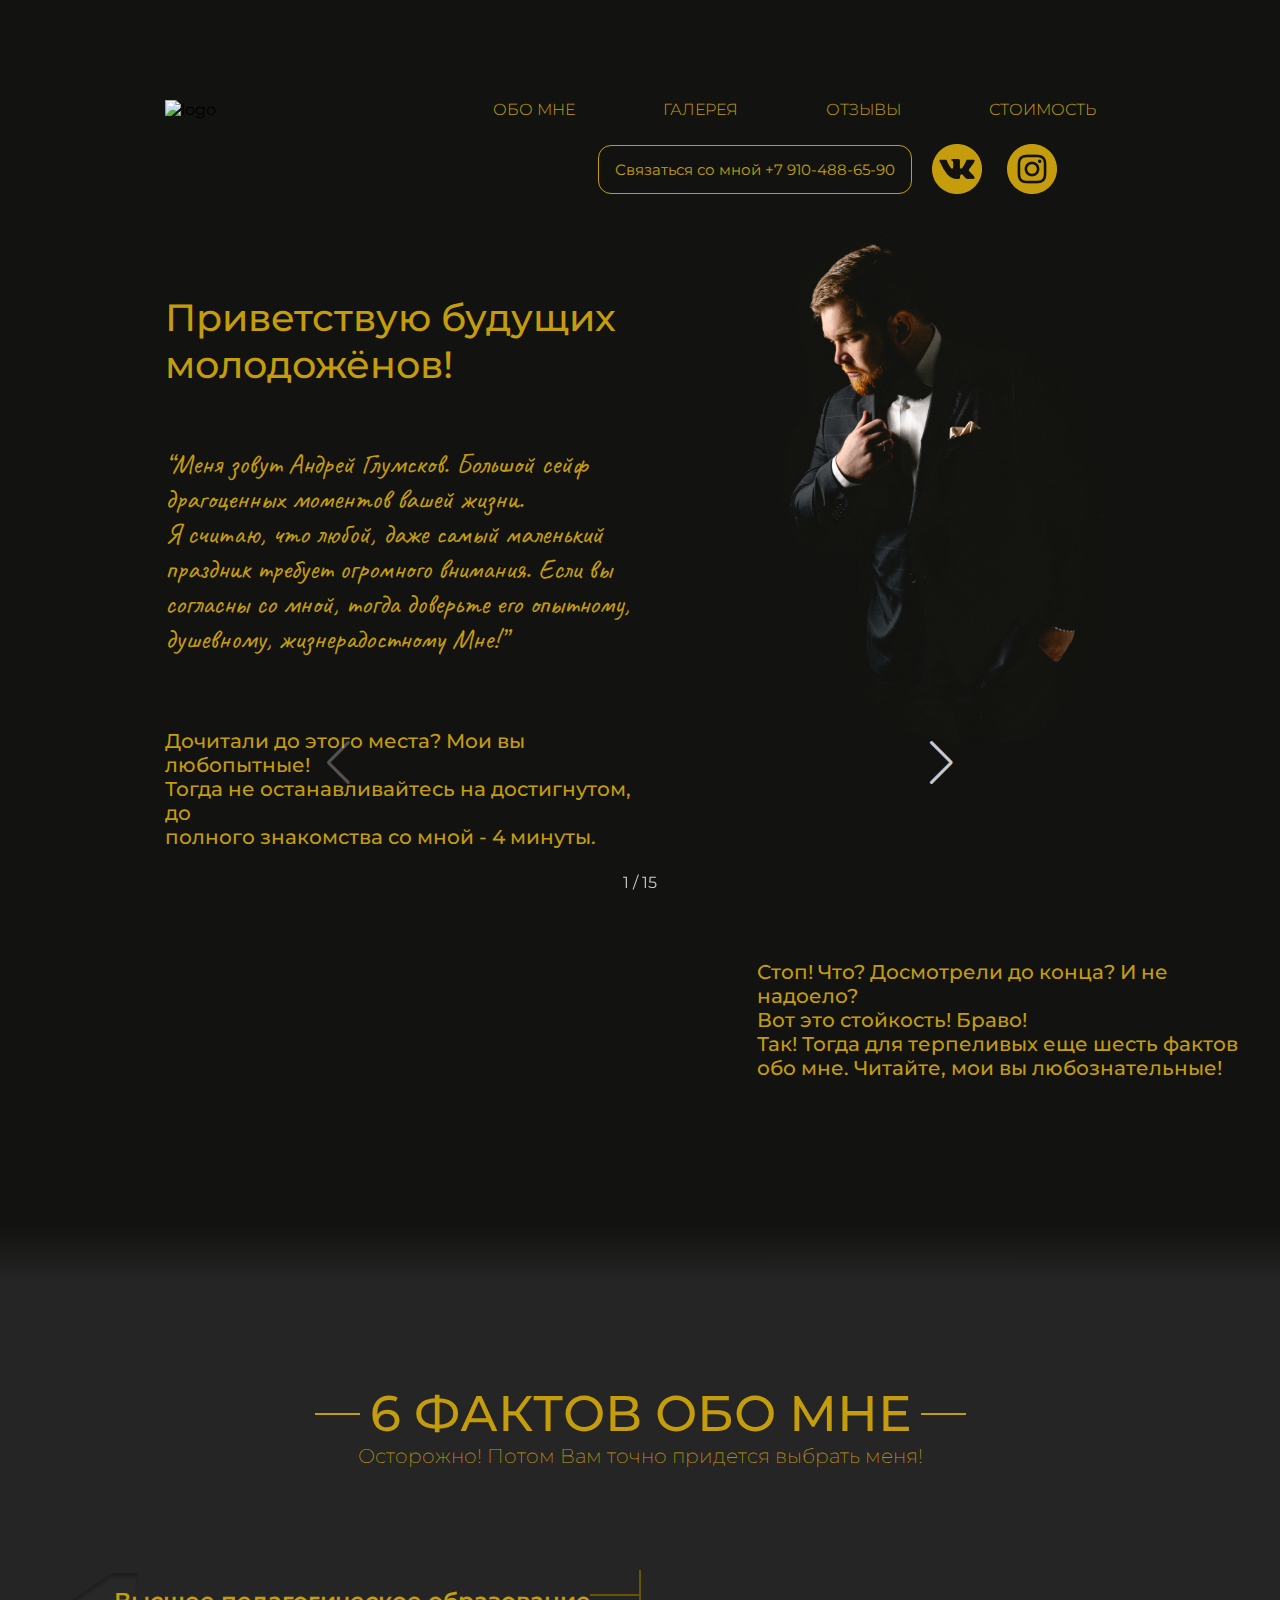
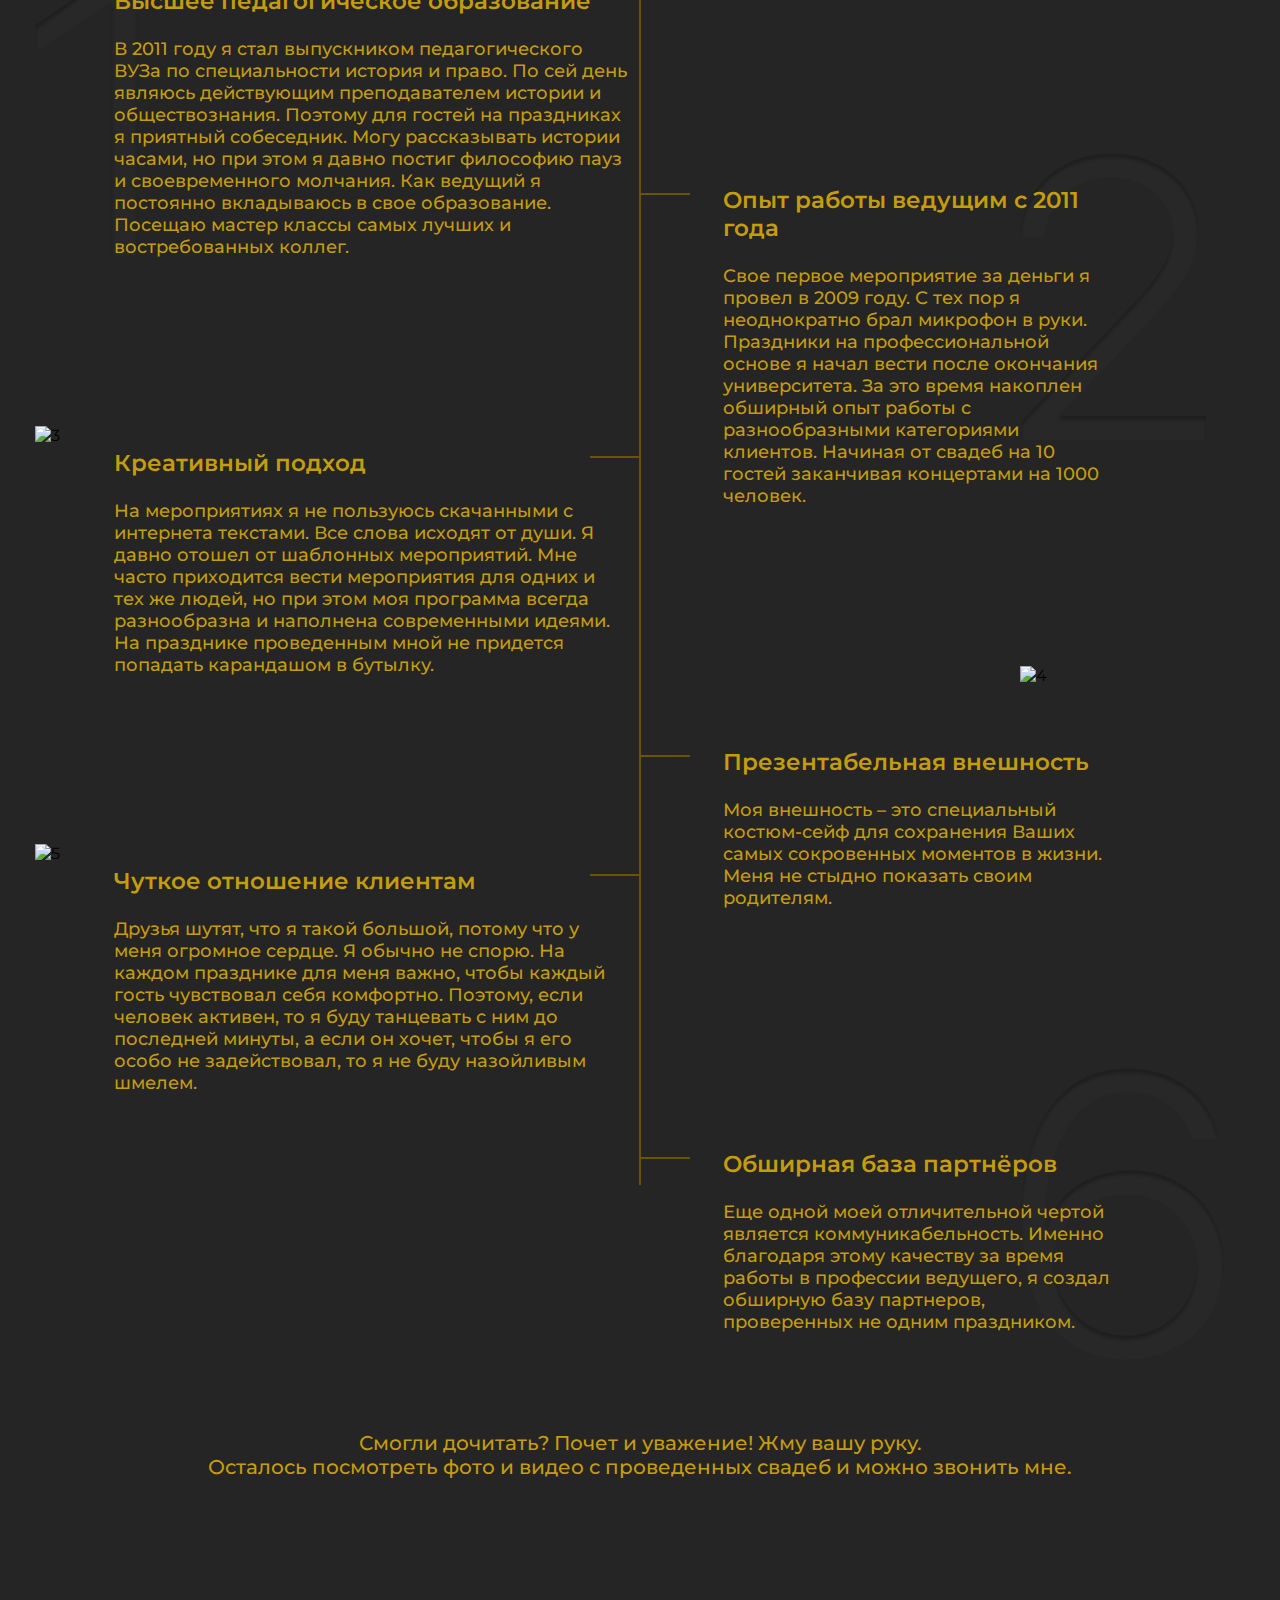
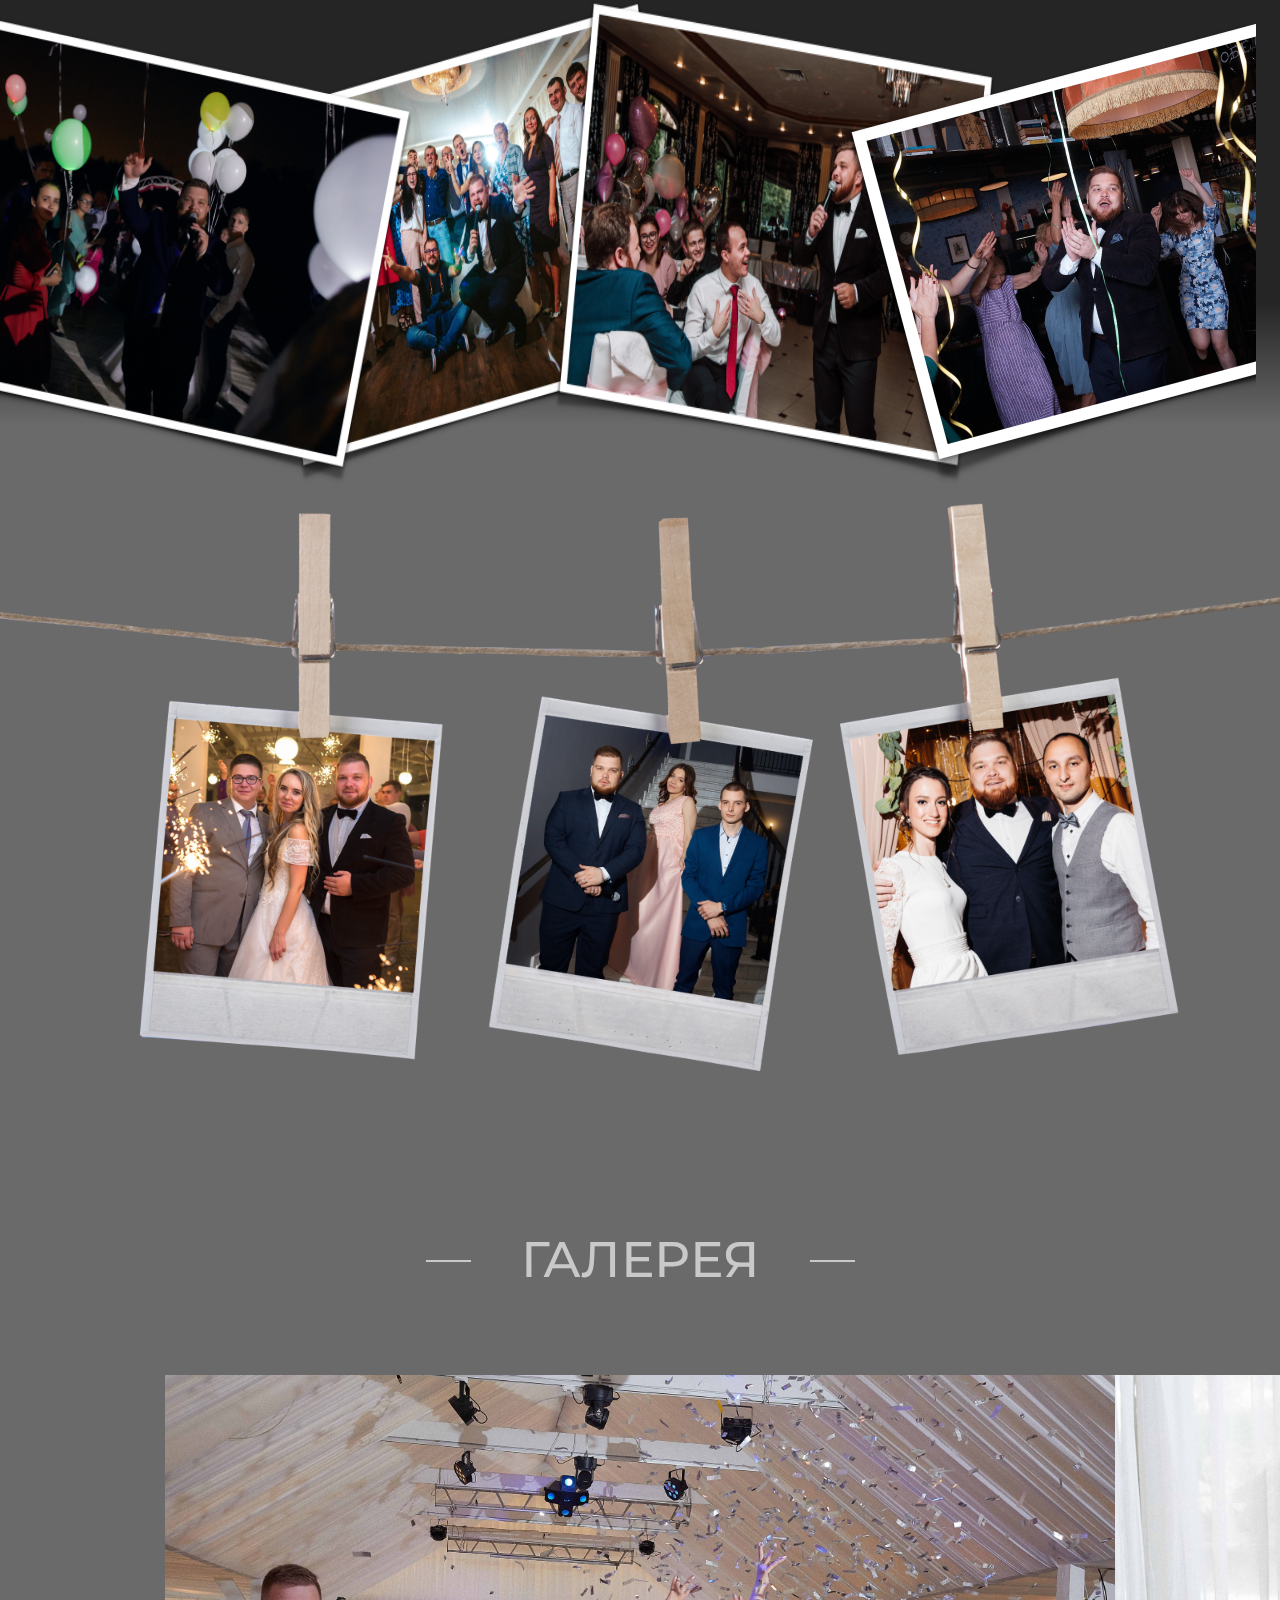
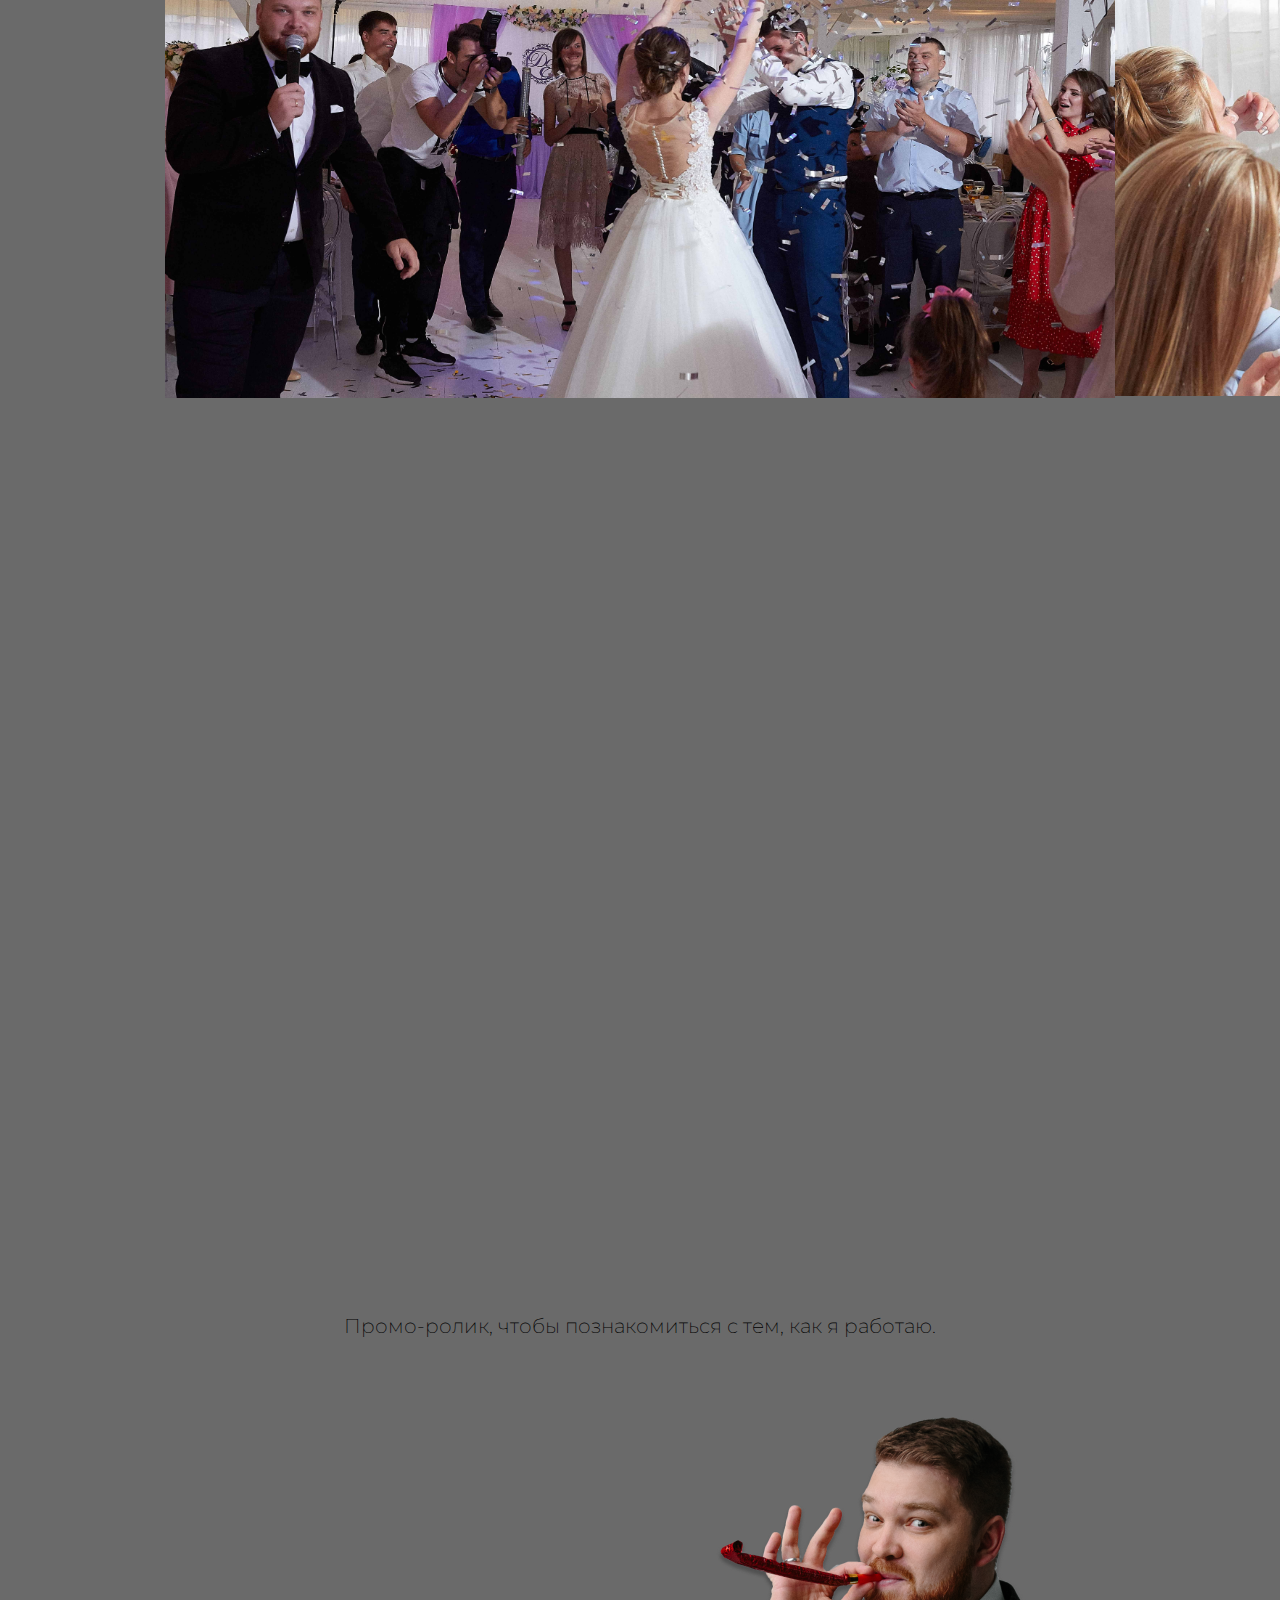
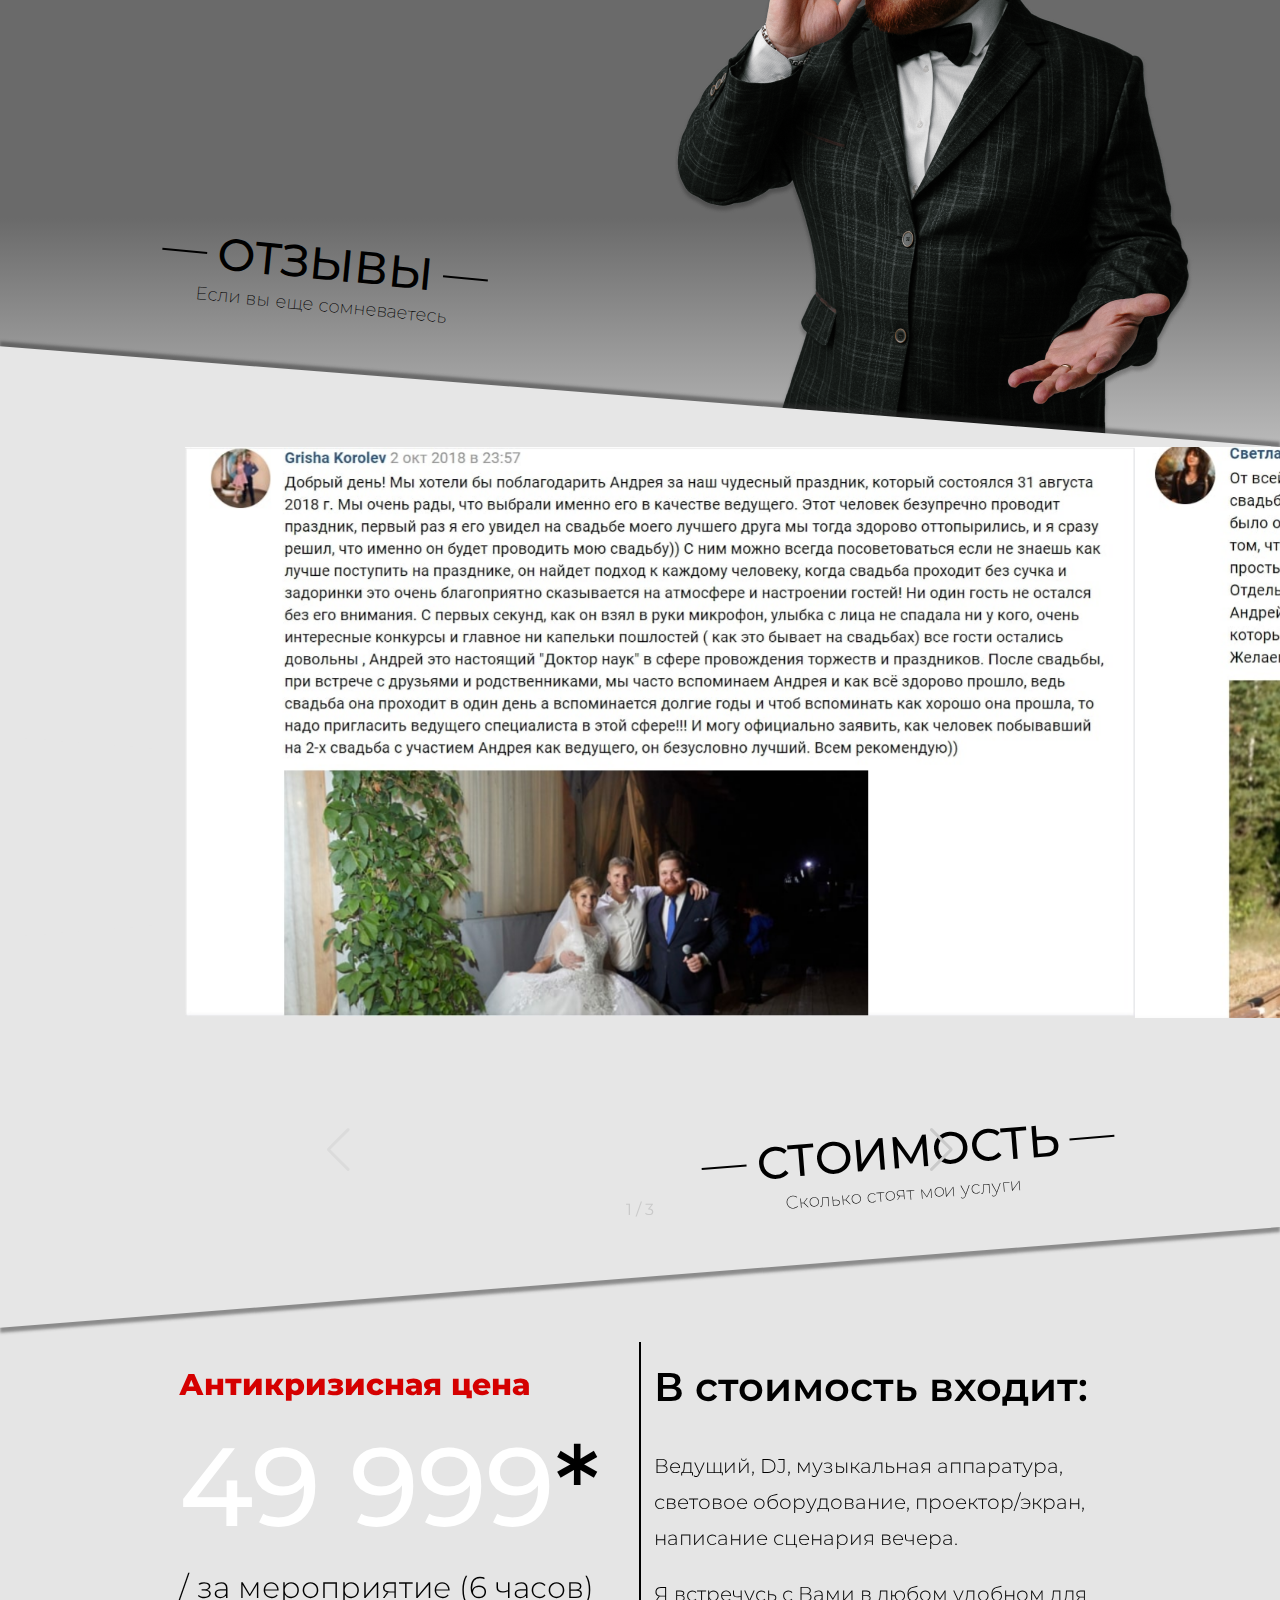
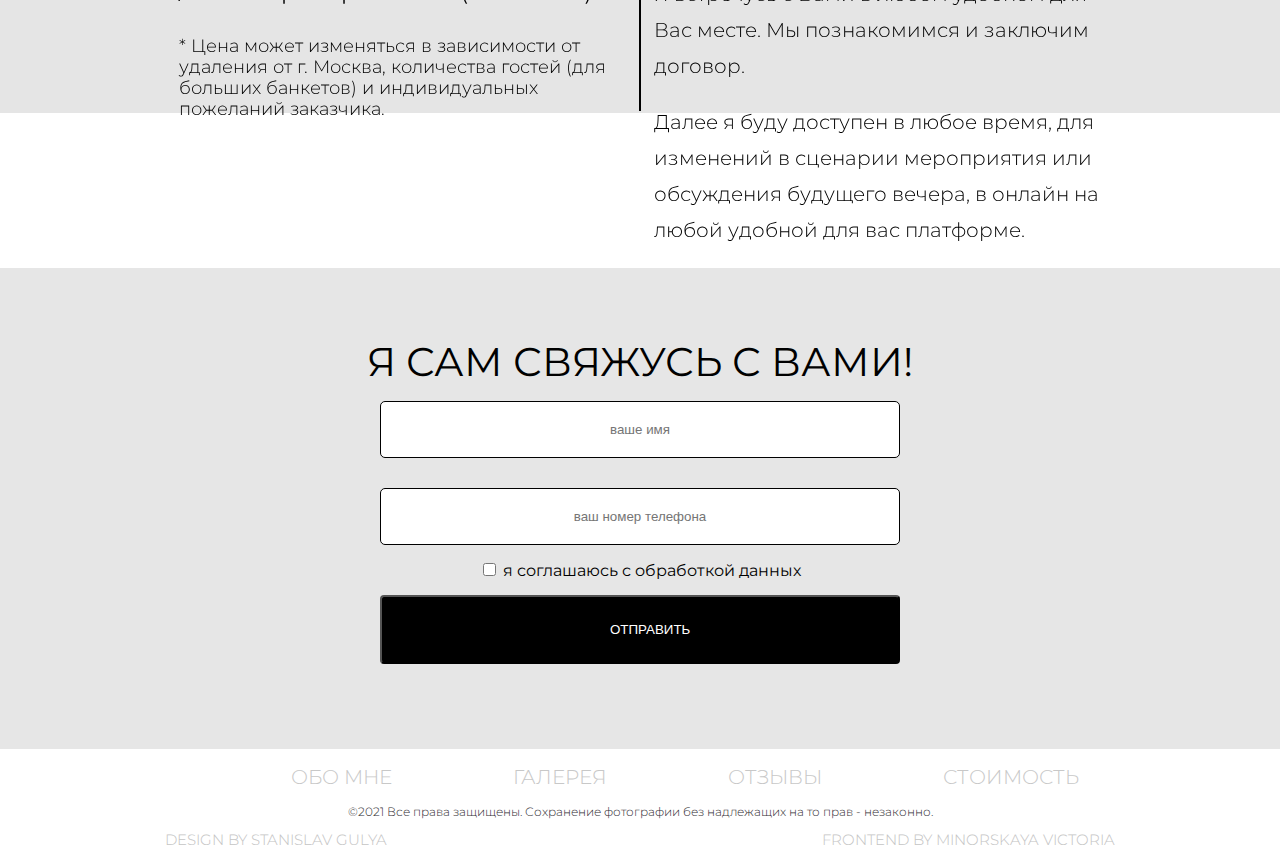
==== src/index.html @ 64708917 "Подготовил проект к работе" ====
<!DOCTYPE html>
<html lang="ru">
  <head>
    <meta charset="UTF-8" />
    <meta http-equiv="X-UA-Compatible" content="IE=edge" />
    <meta name="viewport" content="width=device-width, initial-scale=1.0" />
    <title>Андрей Глумсков - Ваш ведущий</title>
    <link rel="icon" type="image/png" href="image/icon.png" />
    <link rel="preconnect" href="https://fonts.gstatic.com" />
    <link
      href="https://fonts.googleapis.com/css2?family=Montserrat:wght@200;300;400;500;600&display=swap"
      rel="stylesheet"
    />
    <link
      href="https://fonts.googleapis.com/css2?family=Caveat&display=swap"
      rel="stylesheet"
    />
    <link
      rel="stylesheet"
      href="https://unpkg.com/swiper/swiper-bundle.min.css"
    />
    <link rel="stylesheet" href="css/style.css" />
  </head>
  <body>
    <section class="header">
      <div class="container">
        <div class="header-navigation">
          <div class="logo">
            <img src="/image/Logo.png" alt="logo" class="logo-image" />
          </div>
          <!-- /.logo -->
          <nav>
            <ul class="navigation">
              <li class="navigation-item">
                <a href="#about-me" class="navigation-link">Обо мне</a>
              </li>
              <li class="navigation-item">
                <a href="#slaider" class="navigation-link">Галерея</a>
              </li>
              <li class="navigation-item">
                <a href="#reviews" class="navigation-link">Отзывы</a>
              </li>
              <li class="navigation-item">
                <a href="#price" class="navigation-link">Стоимость</a>
              </li>
            </ul>
            <!-- /.navigation -->
            <div class="social-link">
              <a href="#" class="social-tel"
                >Связаться со мной +7 910-488-65-90</a
              >
              <a
                href="https://vk.com/glumskov"
                class="social-icon"
                target="_blank"
              >
                <img src="image/Vk.png" alt="vk" class="social-image" />
              </a>
              <a
                href="https://www.instagram.com/aglumskov/"
                class="social-icon"
                target="_blank"
              >
                <img
                  src="image/instagram.png"
                  alt="inst"
                  class="social-image"
                />
              </a>
            </div>
            <!-- /.social-link -->
          </nav>
        </div>
      </div>
      <!-- /.container -->
    </section>
    <!-- /.header -->
    <main>
      <section class="hero">
        <div class="hero-wrapper container">
          <div class="hero__content__left">
            <h1 class="hero__title">Приветствую будущих молодожёнов!</h1>
            <p class="hero__subtitle">
              “Меня зовут Андрей Глумсков. Большой сейф драгоценных моментов
              вашей жизни. <br />
              Я считаю, что любой, даже самый маленький праздник требует
              огромного внимания. Если вы согласны со мной, тогда доверьте его
              опытному, душевному, жизнерадостному Мне!”
            </p>
            <p class="hero__text__left">
              Дочитали до этого места? Мои вы любопытные! <br />
              Тогда не останавливайтесь на достигнутом, до <br />
              полного знакомства со мной - 4 минуты.
            </p>
            <iframe
              width="560"
              height="315"
              src="https://www.youtube.com/embed/1j_9IyaWzP8?controls=0"
              frameborder="0"
              allow="accelerometer; autoplay; clipboard-write; encrypted-media; gyroscope; picture-in-picture"
              allowfullscreen
              class="video-hero"
            ></iframe>
          </div>
          <!-- /.hero__content__left -->
          <div class="hero__content__right">
            <img
              src="image/Andrey_image1.png"
              alt="Andrey"
              class="hero__image"
            />
            <p class="hero__text__right">
              Стоп! Что? Досмотрели до конца? И не надоело? <br />
              Вот это стойкость! Браво! <br />
              Так! Тогда для терпеливых еще шесть фактов обо мне. Читайте, мои
              вы любознательные!
            </p>
          </div>
          <!-- /.hero__content__right -->
        </div>
        <!-- /.container -->
      </section>
      <!-- /.hero -->
      <section id="about-me" class="about-me">
        <div class="container">
          <h2 class="title__about-me">6 ФАКТОВ ОБО МНЕ</h2>
          <p class="text__about-me">
            Осторожно! Потом Вам точно придется выбрать меня!
          </p>
          <div class="wrapper__about-me">
            <div class="about-me__content__left">
              <div class="about-me__card">
                <img src="image/1.png" alt="1" class="wrapper__image-one" />
                <div class="wrapper__card-one">
                  <h3 class="wrapper__title">
                    Высшее педагогическое образование
                  </h3>
                  <p class="wrapper__text">
                    В 2011 году я стал выпускником педагогического ВУЗа по
                    специальности история и право. По сей день являюсь
                    действующим преподавателем истории и обществознания. Поэтому
                    для гостей на праздниках я приятный собеседник. Могу
                    рассказывать истории часами, но при этом я давно постиг
                    философию пауз и своевременного молчания. Как ведущий я
                    постоянно вкладываюсь в свое образование. Посещаю мастер
                    классы самых лучших и востребованных коллег.
                  </p>
                </div>
                <!-- /.wrapper__card -->
              </div>
              <div class="about-me__card">
                <img src="/image/3.png" alt="3" class="wrapper__image-three" />
                <div class="wrapper__card-three">
                  <h3 class="wrapper__title">Креативный подход</h3>
                  <p class="wrapper__text">
                    На мероприятиях я не пользуюсь скачанными с интернета
                    текстами. Все слова исходят от души. Я давно отошел от
                    шаблонных мероприятий. Мне часто приходится вести
                    мероприятия для одних и тех же людей, но при этом моя
                    программа всегда разнообразна и наполнена современными
                    идеями. На празднике проведенным мной не придется попадать
                    карандашом в бутылку.
                  </p>
                </div>
                <!-- /.wrapper__card -->
              </div>
              <div class="about-me__card">
                <img src="/image/5.png" alt="5" class="wrapper__image-five" />
                <div class="wrapper__card-five">
                  <h3 class="wrapper__title">Чуткое отношение клиентам</h3>
                  <p class="wrapper__text">
                    Друзья шутят, что я такой большой, потому что у меня
                    огромное сердце. Я обычно не спорю. На каждом празднике для
                    меня важно, чтобы каждый гость чувствовал себя комфортно.
                    Поэтому, если человек активен, то я буду танцевать с ним до
                    последней минуты, а если он хочет, чтобы я его особо не
                    задействовал, то я не буду назойливым шмелем.
                  </p>
                </div>
                <!-- /.wrapper__card -->
              </div>
            </div>
            <!-- /.about-me__content__left -->
            <div class="about-me__content__center"></div>
            <!-- /.about-me__content__center -->
            <div class="about-me__content__right">
              <div class="about-me__card">
                <img src="image/2.png" alt="2" class="wrapper__image-two" />
                <div class="wrapper__card-two">
                  <h3 class="wrapper__title">
                    Опыт работы ведущим с 2011 года
                  </h3>
                  <p class="wrapper__text">
                    Свое первое мероприятие за деньги я провел в 2009 году. С
                    тех пор я неоднократно брал микрофон в руки. Праздники на
                    профессиональной основе я начал вести после окончания
                    университета. За это время накоплен обширный опыт работы с
                    разнообразными категориями клиентов. Начиная от свадеб на 10
                    гостей заканчивая концертами на 1000 человек.
                  </p>
                </div>
                <!-- /.wrapper__card -->
              </div>
              <div class="about-me__card">
                <img src="/image/4.png" alt="4" class="wrapper__image-four" />
                <div class="wrapper__card-four">
                  <h3 class="wrapper__title">Презентабельная внешность</h3>
                  <p class="wrapper__text">
                    Моя внешность – это специальный костюм-сейф для сохранения
                    Ваших самых сокровенных моментов в жизни. Меня не стыдно
                    показать своим родителям.
                  </p>
                </div>
                <!-- /.wrapper__card -->
              </div>
              <div class="about-me__card">
                <img src="image/6.png" alt="6" class="wrapper__image-six" />
                <div class="wrapper__card-six">
                  <h3 class="wrapper__title">Обширная база партнёров</h3>
                  <p class="wrapper__text">
                    Еще одной моей отличительной чертой является
                    коммуникабельность. Именно благодаря этому качеству за время
                    работы в профессии ведущего, я создал обширную базу
                    партнеров, проверенных не одним праздником.
                  </p>
                </div>
                <!-- /.wrapper__card -->
              </div>
            </div>
            <!-- /.about-me__content__right -->
          </div>
          <!-- /.wrapper__about-me -->
          <div class="about-me-footer">
            <p class="about-me-footer-text">
              Смогли дочитать? Почет и уважение! Жму вашу руку. <br />
              Осталось посмотреть фото и видео с проведенных свадеб и можно
              звонить мне.
            </p>
          </div>
          <!-- /.about-me-footer -->
        </div>
        <!-- /.container -->
      </section>
      <!-- /.about-me -->
      <section class="foto-snake">
        <div class="container-maxima">
          <div class="row-snake">
            <img src="image/image-snake-1.png" alt="" class="snake-image-1" />
            <img src="image/image-snake-2.png" alt="" class="snake-image-2" />
            <img src="image/image-snake-3.png" alt="" class="snake-image-3" />
            <img src="image/image-snake-4.png" alt="" class="snake-image-4" />
          </div>
          <!-- /.row-snake -->
        </div>
        <!-- /.container-maxima -->
      </section>
      <!-- /.foto-snake -->
      <section class="foto-pin">
        <div class="container-maxima">
          <img src="image/foto-pin.png" alt="" class="pin-image" />
        </div>
        <!-- /.container-maxima -->
      </section>
      <!-- /.foto-pin -->
      <section id="slaider" class="slaider">
        <div class="container">
          <h2 class="title-slaider">Галерея</h2>
          <div class="swiper-container">
            <div class="swiper-wrapper">
              <div class="swiper-slide">
                <img src="image/slider1.jpg" alt="" class="swiper-foto" />
              </div>
              <div class="swiper-slide">
                <img src="image/slider2.jpg" alt="" class="swiper-foto" />
              </div>
              <div class="swiper-slide">
                <img src="image/slider3.jpg" alt="" class="swiper-foto" />
              </div>
              <div class="swiper-slide">
                <img src="image/slider4.jpg" alt="" class="swiper-foto" />
              </div>
              <div class="swiper-slide">
                <img src="image/slider5.jpg" alt="" class="swiper-foto" />
              </div>
              <div class="swiper-slide">
                <img src="image/slider6.jpg" alt="" class="swiper-foto" />
              </div>
              <div class="swiper-slide">
                <img src="image/slider7.jpg" alt="" class="swiper-foto" />
              </div>
              <div class="swiper-slide">
                <img src="image/slider8.jpg" alt="" class="swiper-foto" />
              </div>
              <div class="swiper-slide">
                <img src="image/slider9.jpg" alt="" class="swiper-foto" />
              </div>
              <div class="swiper-slide">
                <img src="image/slider10.jpg" alt="" class="swiper-foto" />
              </div>
              <div class="swiper-slide">
                <img src="image/slider11.jpg" alt="" class="swiper-foto" />
              </div>
              <div class="swiper-slide">
                <img src="image/slider12.jpg" alt="" class="swiper-foto" />
              </div>
              <div class="swiper-slide">
                <img src="image/slider13.jpg" alt="" class="swiper-foto" />
              </div>
              <div class="swiper-slide">
                <img src="image/slider14.jpg" alt="" class="swiper-foto" />
              </div>
              <div class="swiper-slide">
                <img src="image/slider15.jpg" alt="" class="swiper-foto" />
              </div>
            </div>
            <!-- Add Pagination -->
            <div class="swiper-pagination"></div>
            <!-- Add Arrows -->
            <div class="swiper-button-next"></div>
            <div class="swiper-button-prev"></div>
          </div>
          <div class="video-container">
            <iframe
              width="560"
              height="315"
              src="https://www.youtube.com/embed/Hxn41aZArE8?controls=0"
              frameborder="0"
              allow="accelerometer; autoplay; clipboard-write; encrypted-media; gyroscope; picture-in-picture"
              allowfullscreen
              class="video-slaider"
            ></iframe>
            <p class="video-container-text">
              Промо-ролик, чтобы познакомиться с тем, как я работаю.
            </p>
          </div>
          <!-- /.video-container -->
        </div>
        <!-- /.container -->
      </section>
      <!-- /.slaider -->
      <section id="reviews" class="reviews">
        <div class="container">
          <div class="wrapper-reviews">
            <div class="reviews-right">
              <h2 class="title-reviews">Отзывы</h2>
              <p class="text-reviews">Если вы еще сомневаетесь</p>
            </div>
            <!-- /.reviews-right -->
            <div class="reviews-left">
              <img src="image/Andrey_image2.png" alt="" class="foto-reviews" />
            </div>
            <!-- /.reviews-left -->
          </div>
          <!-- /.wrapper-reviews -->
        </div>
        <!-- /.container -->
      </section>
      <!-- /.reviews -->
      <section class="slider-container">
        <div class="container">
          <div class="swiper-container">
            <div class="swiper-wrapper">
              <div class="swiper-slide">
                <img
                  src="image/reviewes1.jpg"
                  alt=""
                  class="reviewes-slider-foto"
                />
              </div>
              <div class="swiper-slide">
                <img
                  src="image/reviewes2.jpg"
                  alt=""
                  class="reviewes-slider-foto"
                />
              </div>
              <div class="swiper-slide">
                <img
                  src="image/reviewes3.jpg"
                  alt=""
                  class="reviewes-slider-foto"
                />
              </div>
            </div>
            <!-- Add Pagination -->
            <div class="swiper-pagination"></div>
            <!-- Add Arrows -->
            <div class="swiper-button-next"></div>
            <div class="swiper-button-prev"></div>
          </div>
          <div class="reviews-down">
            <h2 class="title-down">Стоимость</h2>
            <p class="text-down">Сколько стоят мои услуги</p>
          </div>
          <!-- /.reviews-right -->
        </div>
        <!-- /.slider-container -->
      </section>
      <!-- /.slider-reviews -->
      <section id="price" class="price">
        <div class="container">
          <div class="wrapper-price">
            <div class="price-left">
              <h3 class="title-price">Антикризисная цена</h3>
              <p class="price-subtitle">49 999<span class="point">*</span></p>
              <p class="text-price">/ за мероприятие (6 часов)</p>
              <p class="subtext-price">
                * Цена может изменяться в зависимости от удаления от г. Москва,
                количества гостей (для больших банкетов) и индивидуальных
                пожеланий заказчика.
              </p>
            </div>
            <!-- /.price-left -->
            <div class="price-right">
              <h2 class="title-right">В стоимость входит:</h2>
              <p class="text-right">
                Ведущий, DJ, музыкальная аппаратура, световое оборудование,
                проектор/экран, написание сценария вечера.
              </p>
              <p class="text-right">
                Я встречусь с Вами в любом удобном для Вас месте. Мы
                познакомимся и заключим договор.
              </p>
              <p class="text-right">
                Далее я буду доступен в любое время, для изменений в сценарии
                мероприятия или обсуждения будущего вечера, в онлайн на любой
                удобной для вас платформе.
              </p>
            </div>
            <!-- /.price-right -->
          </div>
          <!-- /.wrapper-price -->
        </div>
        <!-- /.container -->
      </section>
      <!-- /.price -->
      <section class="form">
        <div class="container">
          <h2 class="form-title">Я САМ СВЯЖУСЬ С ВАМИ!</h2>
          <div class="form-container">
            <form action="mail.php" id="form" method="POST" class="form-body">
              <label for="user-name" class="form__label"></label>
              <input
                type="text"
                name="userName"
                class="form__input"
                id="user-name"
                placeholder="ваше имя"
                required
              />
              <label for="user-phone" class="form__label"></label>
              <input
                type="tel"
                name="userPhone"
                class="form__input"
                id="user-phone"
                placeholder="ваш номер телефона"
                required
              />
              <div>
                <input
                  type="checkbox"
                  name="policy-checkbox"
                  class="policy"
                  id="policy-checkbox"
                  required
                />
                <label for="policy-checkbox" class="policy-text"
                  >я соглашаюсь с обработкой данных</label
                >
              </div>
              <!-- /.policy -->
              <button type="submit" data-wow-iteration="3" class="form__button">
                <span class="form__button-text">Отправить</span>
              </button>
              <!-- /.singup-button -->
            </form>
            <!-- /.singup-form -->
          </div>
        </div>
      </section>
    </main>
    <footer class="footer">
      <div class="container">
        <nav>
          <ul class="footer-nav">
            <li class="nav-item">
              <a href="#about-me" class="nav-link">Обо мне</a>
            </li>
            <li class="nav-item">
              <a href="#slaider" class="nav-link">Галерея</a>
            </li>
            <li class="nav-item">
              <a href="#reviews" class="nav-link">Отзывы</a>
            </li>
            <li class="nav-item">
              <a href="#price" class="nav-link">Стоимость</a>
            </li>
          </ul>
          <!-- /.footer-nav -->
        </nav>
        <div class="rights">
          <p class="footer-text">
            ©2021 Все права защищены. Сохранение фотографии без надлежащих на то
            прав - незаконно.
          </p>
        </div>
        <div class="by">
          <a
            class="footer-creator"
            href="https://vk.com/stanislavgulya"
            target="_blank"
            >Design by Stanislav Gulya</a
          >
          <a
            class="footer-creator"
            href="https://vk.com/minoorik"
            target="_blank"
            >Frontend by Minorskaya Victoria</a
          >
        </div>
      </div>
      <!-- /.container -->
    </footer>
    <!-- /.footer -->
    <script src="https://unpkg.com/swiper/swiper-bundle.min.js"></script>
    <script src="js/main.js"></script>
  </body>
</html>
---- src/css/style.css ----
* {
    box-sizing: border-box;
}
body {
    margin: auto;
    font-family: 'Montserrat',
    sans-serif;
}
.container {
    max-width: 1200px;
    margin: auto;
}
.header {
    padding-top: 100px;
    background-color: #121310;
}
.header-navigation {
    display: flex;
    justify-content: space-between;
}
.navigation {
    display: flex;
    justify-content: space-around;
    list-style: none;
    margin-top: 0;
}
.navigation-item {
    margin-left: 60px;
    margin-right: 10px;
}
.navigation-link {
    text-decoration: none;
    text-transform: uppercase;
    font-weight: 300; 
    font-style: normal;
    font-size: 20px;
    line-height: 23,87px;
    color: #c59d0c;
    border: 1px solid #00000000;
    box-sizing: border-box;
    border-radius: 13px;
    padding: 8px;
}
.navigation-link:hover {
    border: 1px solid #c59d0c;
    box-shadow: 0 0 10px rgba(255, 174, 1, 0.473);
}
.social-link {
    display: flex;
    justify-content: center;
    align-items: center;
    margin-left: 180px;
    margin-top: 25px;
}
.social-tel {
    margin-right: 20px;
    padding: 14px 16px;
    text-decoration: none;
    border: 1px solid #c59d0c;
    box-sizing: border-box;
    border-radius: 13px;
    color: #c59d0c;
    font-weight: 400;
    font-style: normal;
    font-size: 15px;
    line-height: 17,9px;
}
.social-tel:hover {
    box-shadow: 0 0 10px rgba(255, 174, 1, 0.473);
}
.social-icon {
    display: flex;
    align-items: center;
    margin-right: 25px;
    border-radius: 100px;
    box-shadow: 0 0 10px rgba(3, 3, 3, 0);
}
.social-icon:hover {
    box-shadow: 0 0 10px rgba(255, 174, 1, 0.473);
}
.hero {
    background: linear-gradient(180deg, #121310 94.81%, #252525 100%);
    padding-bottom: 50px;
}
.hero-wrapper {
    display: flex;
    flex-wrap: wrap;
}
.hero__content__left {
    width: 50%;
    display: inline-block;
    flex-direction: column;
    margin-top: 75px;
}
.hero__title {
    padding-bottom: 30px;
    color: #c59d0c;
    font-weight: 500;
    font-style: normal;
    font-size: 40px;
    line-height: 47,73px;
}
.hero__subtitle {
    max-width: 490px;
    padding-bottom: 45px;
    font-family: 'Caveat', cursive;
    color: #c59d0c;
    font-weight: 400;
    font-style: normal;
    font-size: 28px;
    line-height: 32,34px;
}
.hero__text__left {
    margin: auto;
    padding-bottom: 65px;
    color: #c59d0c;
    font-weight: 500;
    font-style: normal;
    font-size: 20px;
    line-height: 23,87px;
}
.hero__content__right {
    width: 50%;
    display: inline-block;
    flex-direction: column;
    margin-top: 40px;
}
.hero__image {
    padding-left: 130px;
    max-width: 100%;
}
.hero__text__right {
    margin: auto;
    padding-top: 150px;
    color: #c59d0c;
    font-weight: 500;
    font-style: normal;
    font-size: 20px;
    line-height: 23, 87px;
}
.about-me {
    background-color: #252525;
    padding-top: 100px;
    padding-bottom: 100px;
}
.title__about-me {
    margin: auto;
    display: flex;
    justify-content: center;
    color: #c59d0c;
    font-weight: 500;
    font-style: normal;
    font-size: 50px;
    line-height: 59,67px;
}
.title__about-me::before {
    content: '';
    margin-top: 30px;
    margin-right: 10px;
    width: 45px;
    height: 2px;
    background-color: #c59d0c;
}
.title__about-me::after {
    content: '';
    margin-top: 30px;
    margin-left: 10px;
    width: 45px;
    height: 2px;
    background-color: #c59d0c;
}
.text__about-me {
    display: flex;
    justify-content: center;
    margin: auto;
    padding-bottom: 95px;
    color: #c59d0c;
    font-weight: 200;
    font-style: normal;
    font-size: 20px;
    line-height: 23,87px;
}
.wrapper__about-me {
    display: flex;
    flex-wrap: wrap;
}
.wrapper__about-me::after {
    content: '';
    position: absolute;
    top: 0;
    bottom: 0;
    left: 0;
    right: 0;
    width: 2px;
    height: 170%;
    background: #6B5400;
    margin: auto;
    margin-top: 1570px;
}
.about-me__content__left {
    width: 50%;
    display: inline-block;
    flex-direction: column;
}

.about-me__content__right {
    width: 50%;
    display: inline-block;
    flex-direction: column;
}
.wrapper__title {
    color: #c59d0c;
    font-weight: 600;
    font-style: normal;
    font-size: 23px;
    line-height: 27, 45px;
}
.wrapper__text {
    color: #c59d0c;
    font-weight: 500;
    font-style: normal;
    font-size: 18px;
    line-height: 21,
    48px;
}
.about-me__card {
    position: relative;
    z-index: 2;
}
.wrapper__image-one {
   position: absolute;
   top: 0;
   z-index: -1;
   margin-left: -80px;
   margin-top: 10px;
}
.wrapper__card-one {
    max-width: 515px;
    padding-top: 1px;
}
.wrapper__card-one::before {
    content: '';
    position: absolute;
    margin-top: 30px;
    margin-left: 550px;
    width: 50px;
    height: 2px;
    background-color: #6B5400;
}
.wrapper__image-three {
    position: absolute;
    top: 0;
    z-index: -1;
    margin-left: -80px;
    margin-top: 150px;
}
.wrapper__card-three {
    max-width: 500px;
    padding-top: 150px;
}
.wrapper__card-three::before {
    content: '';
    position: absolute;
    margin-top: 30px;
    margin-left: 550px;
    width: 50px;
    height: 2px;
    background-color: #6B5400;
}
.wrapper__image-five {
    position: absolute;
    top: 0;
    z-index: -1;
    margin-left: -80px;
    margin-top: 150px;
}

.wrapper__card-five {
    max-width: 500px;
    padding-top: 150px;
}
.wrapper__card-five::before {
    content: '';
    position: absolute;
    margin-top: 30px;
    margin-left: 550px;
    width: 50px;
    height: 2px;
    background-color: #6B5400;
}
.wrapper__image-two {
    position: absolute;
    top: 0;
    z-index: -1;
    margin-top: 190px;
    margin-left: 360px;
}

.wrapper__card-two {
   max-width: 520px;
   padding-top: 200px;
   margin: auto;
   margin-left: 80px;
}
.wrapper__card-two::before {
    content: '';
    position: absolute;
    margin-top: 30px;
    margin-left: -80px;
    width: 50px;
    height: 2px;
    background-color: #6B5400;
}
.wrapper__image-four {
    position: absolute;
    top: 0;
    z-index: -1;
    margin-top: 141px;
    margin-left: 337px;
}

.wrapper__card-four {
    max-width: 520px;
    padding-top: 200px;
    margin: auto;
    margin-left: 80px;
}
.wrapper__card-four::before {
    content: '';
    position: absolute;
    margin-top: 30px;
    margin-left: -80px;
    width: 50px;
    height: 2px;
    background-color: #6B5400;
}
.wrapper__image-six {
    position: absolute;
    top: 0;
    z-index: -1;
    margin-top: 141px;
    margin-left: 337px;
}

.wrapper__card-six {
    max-width: 520px;
    padding-top: 200px;
    margin: auto;
    margin-left: 80px;
}
.wrapper__card-six::before {
    content: '';
    position: absolute;
    margin-top: 30px;
    margin-left: -80px;
    width: 50px;
    height: 2px;
    background-color: #6B5400;
}
.about-me-footer {
    display: flex;
    justify-content: center;
    margin-top: 60px;
}
.about-me-footer-text {
    max-width: 870px;
    text-align: center;
    color: #c59d0c;
    font-weight: 500;
    font-style: normal;
    font-size: 20px;
    line-height: 23,87px;
}
.foto-snake {
    background: linear-gradient(180deg, #252525 61.66%, #6A6A6A 86.71%);
}
.row-snake {
    display: flex;
    flex-direction: row;
    width: 100%;
}
.snake-image-1 {
    width: 100%;
    z-index: 3;
    margin-left: -30px;
}
.snake-image-2 {
    width: 100%;
    z-index: 1;
    margin-left: -170px;
}
.snake-image-3 {
    width: 100%;
    z-index: 2;
    margin-left: -145px;
}
.snake-image-4 {
    width: 100%;
    z-index: 3;
    margin-left: -158px;
}
.foto-pin {
    background: #6A6A6A;
}
.pin-image {
    width: 100%;
    margin-top: -100px;
}
.slaider {
    background: #6A6A6A url('/image/pattern.svg') no-repeat center;
    padding-bottom: 50px;
}
.title-slaider {
    margin: auto;
    padding-top: 75px;
    display: flex;
    justify-content: center;
    text-transform: uppercase;
    font-style: normal;
    font-weight: 500;
    font-size: 50px;
    line-height: 60px;
    color: #C9C9C9;
}
.title-slaider::before {
    content: '';
    margin-top: 30px;
    margin-right: 50px;
    width: 45px;
    height: 2px;
    background-color: #C9C9C9;
}

.title-slaider::after {
    content: '';
    margin-top: 30px;
    margin-left: 50px;
    width: 45px;
    height: 2px;
    background-color: #C9C9C9;
}

.swiper-container {
    width: 100%;
    height: 100%;
    margin-top: 85px;
    padding-bottom: 50px;
}

.swiper-slide {
    width: 100%;
    height: 100%;
    text-align: center;
    font-size: 18px;
}
.swiper-foto {
    max-width: 100%;
    max-height: 100%;
}
.swiper-button-next {
    color: #C9C9C9;
}
.swiper-button-prev {
    color: #C9C9C9;
}
.swiper-pagination {
    color: #C9C9C9;
}
.video-container {
    max-width: 100%;
    margin-top: 100px;
    text-align: center;
}
.video-container-text {
    font-style: normal;
    font-weight: 200;
    font-size: 20px;
    line-height: 24px;
}
.video-slaider {
    width: 948px;
    height: 528px;
}
.reviews {
    background: linear-gradient(180deg, #6A6A6A 59.74%, rgba(80, 80, 80, 0) 106.81%);
}
.wrapper-reviews {
    display: flex;
    flex-wrap: wrap;
    margin-top: -130px;
}
.reviews-right {
    width: 50%;
    margin-top: 488px;
}
.reviews-left {
    width: 50%;
}
.title-reviews {
    transform: rotate(5.6deg);
    margin: auto;
    padding-top: 75px;
    display: flex;
    text-transform: uppercase;
    font-style: normal;
    font-weight: 500;
    font-size: 50px;
    line-height: 60px;
}
.title-reviews::before {
    content: '';
    margin-top: 30px;
    margin-right: 10px;
    width: 45px;
    height: 2px;
    background-color: #000000;
}

.title-reviews::after {
    content: '';
    margin-top: 30px;
    margin-left: 10px;
    width: 45px;
    height: 2px;
    background-color: #000000;
}
.reviewes-slider-foto {
    max-width: 100% !important;
    max-height: 100% !important;
    margin-right: 20px;
    margin-left: 20px;
}
.text-reviews {
    margin: 0;
    padding-left: 30px;
    transform: rotate(5.6deg);
    font-style: normal;
    font-weight: 200;
    font-size: 20px;
    line-height: 24px;
}
.slider-container {
    margin-top: -220px;
    background: #E6E6E6;
    position: relative;
    z-index: 1;
}
.slider-container::before {
    box-shadow: 0px -5px 3px 0px rgba(50, 50, 50, 0.5);
    background: inherit;
    content: '';
    display: block;
    height: 50%;
    left: 0;
    position: absolute;
    right: 0;
    z-index: -1;
    -webkit-backface-visibility: hidden;
    top: 0;
    transform: skewY(4.5deg);
    transform-origin: 100% 0;
}
.slider-container::after {
    box-shadow: 0px 5px 3px 0px rgba(50, 50, 50, 0.5);
    background: inherit;
    content: '';
    display: block;
    height: 50%;
    left: 0;
    position: absolute;
    right: 0;
    z-index: -1;
    -webkit-backface-visibility: hidden;
    bottom: 0;
    transform: skewY(-4.5deg);
    transform-origin: 100%;
    
}
.reviewes-slider-foto {
    max-width: 250px;
    max-height: 610px;
    margin-right: 20px;
    margin-left: 20px;
}
.title-down {
    transform: rotate(-4.6deg);
    margin: auto;
    justify-content: flex-end;
    display: flex;
    text-transform: uppercase;
    font-style: normal;
    font-weight: 500;
    font-size: 50px;
    line-height: 60px;
    padding-top: 20px;
}

.title-down::before {
    content: '';
    margin-top: 30px;
    margin-right: 10px;
    width: 45px;
    height: 2px;
    background-color: #000000;
}

.title-down::after {
    content: '';
    margin-top: 30px;
    margin-left: 10px;
    width: 45px;
    height: 2px;
    background-color: #000000;
}

.text-down {
    display: flex;
    justify-content: flex-end;
    padding-right: 92px;
    margin: 0;
    transform: rotate(-4.6deg);
    font-style: normal;
    font-weight: 200;
    font-size: 20px;
    line-height: 24px;
}
.price {
    background: url('/image/Rectangle1.png') center no-repeat;
    padding-bottom: 40px;
}
.price::before {
    content: '';
    position: absolute;
    top: 7280px;
    left: 0;
    width: 100%;
    height: 104%;
    background-color: #dededecc;
}
.wrapper-price {
    display: flex;
    flex-wrap: wrap;
    justify-content: center;
}
.wrapper-price::after {
    content: '';
    z-index: 99;
    position: absolute;
    top: 0;
    bottom: 0;
    left: 0;
    right: 0;
    width: 2px;
    height: 55%;
    background: #000000;
    margin: auto;
    margin-top: 7547px;
}
.price-left {
    width: 50%;
    z-index: 99;
    padding-top: 150px;
}
.price-right {
    width: 43%;
    z-index: 99;
    padding-top: 150px;
}
.title-price {
    font-weight: 800;
    font-size: 30px;
    line-height: 36px;
    color: #D50000;
    margin: auto;
}
.price-subtitle {
    margin: auto;
    font-style: normal;
    font-weight: 500;
    font-size: 120px;
    line-height: 167px;
    color: #fff;
}
.point {
    color: #000;
}
.text-price {
    font-style: normal;
    font-weight: 300;
    font-size: 30px;
    line-height: 36px;
    margin-top: 0;
}
.subtext-price {
    font-style: normal;
    font-weight: 300;
    font-size: 18px;
    line-height: 21px;
}
.title-right {
    font-style: normal;
    font-weight: 600;
    font-size: 40px;
    line-height: 54px;
}
.text-right {
    font-style: normal;
    font-weight: 300;
    font-size: 20px;
    line-height: 36px;
}
.form {
    background: #E6E6E6;
    padding-bottom: 10px;
}
.form-container {
    display: flex;
    justify-content: center;
    padding-bottom: 60px;
}
.form-title {
    margin: 0;
    padding-top: 70px;
    font-style: normal;
    font-weight: normal;
    font-size: 40px;
    line-height: 48px;
    text-align: center;
}
.form-body {
    display: flex;
    flex-direction: column;
    text-align: center;
}
.form__input {
    text-align: center;
    padding: 20px 180px;
    margin: 15px;
    max-width: 520px;
    background: #FFFFFF;
    border: 1px solid #000000;
    box-sizing: border-box;
    border-radius: 5px;
}
.form__input._error {
    box-shadow: 0 0 15px red;
}
.form__button {
    margin: 15px;
    padding: 25px 228px;
    max-width: 520px;
    background: #000000;
    border-radius: 4px;
}
.form__button-text {
    color: #FFFFFF; 
    text-transform: uppercase;
}
.footer-nav {
    display: flex;
    justify-content: space-around;
    list-style: none;
}

.nav-item {
    margin-left: 60px;
    margin-right: 10px;
}

.nav-link {
    text-decoration: none;
    text-transform: uppercase;
    font-weight: 300;
    font-style: normal;
    font-size: 20px;
    line-height: 24px;
    color: #C8C8C8;
    padding: 8px;
}
.footer-text {
    font-style: normal;
    font-weight: 300;
    font-size: 12px;
    line-height: 14px;
    color: #302C31;
    text-align: center;
}
.by {
    display: flex;
    justify-content: space-between;
}
.footer-creator {
    text-decoration: none;
    text-transform: uppercase;
    font-style: normal;
    font-weight: 300;
    font-size: 15px;
    line-height: 18px;
    color: #C4C4C4;
}
.thankyou {
    background: #121310;
}
.text-center {
    display: flex;
    justify-content: center;
    color: #C59D0C;
    font-style: normal;
    font-weight: 500;
    font-size: 40px;
    line-height: 48px;
}
.thankyou__text {
    text-decoration: none;
    text-transform: uppercase;
    color: #C59D0C;
    border: 1px solid #c59d0c;
    box-sizing: border-box;
    border-radius: 13px;
    padding: 10px;
    max-width: 400px;
}
.thankyou__text:hover {
    box-shadow: 0 0 10px rgba(255, 174, 1, 0.473);
}
.container__thankyou {
    display: flex;
    justify-content: center;
}



@media (max-width: 1440px) {
    .container {
        max-width: 1050px;
    }
    .hero__text__right {
        margin-left: 87px;
        padding-top: 113px;
    }
    .wrapper__about-me::after {
        height: 137%;
        margin-top: 1570px;
    }
    .wrapper__image-one {
        margin-left: -130px;
    }
    .wrapper__card-one {
        margin-left: -51px;
    }
    .wrapper__card-one::before {
        margin-left: 525px;
    }
    .wrapper__image-two {
        margin-left: 435px;
    }
    .wrapper__card-two {
        margin-left: 83px;
    }
    .wrapper__card-two::before {
        margin-left: -81px;
    }
    .wrapper__image-three {
        margin-left: -130px;
    }

    .wrapper__card-three {
        margin-left: -51px;
    }
    .wrapper__card-three::before {
        margin-left: 525px;
    }
    .wrapper__image-four {
        margin-left: 435px;
    }

    .wrapper__card-four {
        margin-left: 83px;
    }
    .wrapper__card-four::before {
        margin-left: -81px;
    }
    .wrapper__image-five {
        margin-left: -130px;
    }

    .wrapper__card-five {
        margin-left: -51px;
    }
    .wrapper__card-five::before {
        margin-left: 525px;
    }
    .wrapper__image-six {
        margin-left: 435px;
    }

    .wrapper__card-six {
        margin-left: 83px;
    }
    .wrapper__card-six::before {
        margin-left: -81px;
    }
    .row-snake {
        width: 37%;
    }
    .video-slaider {
        width: 948px;
        height: 528px;
    }
    .price {
        padding-bottom: 0px;
    }
    .price::before {
        top: 7202px;
        height: 79%;
    }
    .subtext-price {
        max-width: 465px;
    }
    .wrapper-price::after {
        height: 40%;
        margin-top: 7557px;
    }
}



@media (max-width: 1366px) {
    .container {
        max-width: 1020px;
    }
    .hero__text__right {
        margin-left: 83px;
        padding-top: 236px;
        width: 500px;
    }
    .row-snake {
        width: 36%;
    }
    .price {
        margin-top: -50px;
    }
    .price::before {
        top: 7267px;
        height: 72%;
    }
    .wrapper-price::after {
        height: 41%;
        margin-top: 7476px;
    }
    .wrapper__card-one::before {
        margin-left: 510px;
    }
    .wrapper__card-three::before {
        margin-left: 510px;
    }
    .wrapper__card-five::before {
        margin-left: 510px;
    }
}





@media (max-width: 1280px) {
    .container {
        max-width: 950px;
    }
    .navigation-link {
        font-size: 16px;
    }
    .hero__title {
        font-size: 38px;
    }
    .hero__text__right {
        margin-left: 117px;
        padding-top: 205px;
        width: 500px;
    }
    .wrapper__card-one::before {
        margin-left: 476px;
    }
    .wrapper__image-two {
        margin-left: 380px;
    }
    .wrapper__card-two::before {
        margin-left: -83px;
    }

    .wrapper__card-three::before {
        margin-left: 476px;
    }

    .wrapper__image-four {
        margin-left: 380px;
    }
    .wrapper__card-four::before {
        margin-left: -83px;
    }

    .wrapper__card-five::before {
        margin-left: 476px;
    }

    .wrapper__image-six {
        margin-left: 380px;
    }
    .wrapper__card-six::before {
        margin-left: -83px;
    }
    .wrapper__about-me::after {
        height: 135%;
    }
    .row-snake {
        width: 35%;
    }
    .swiper-button-prev {
        margin-top: 291px;
        margin-left: 315px;
    }
    .swiper-button-next {
        margin-top: 291px;
        margin-right: 315px;
    }
    .title-reviews {
        font-size: 45px;
    }
    .text-reviews {
        font-size: 18px;
    }
    .title-down {
        font-size: 45px;
    }
    .text-down {
        font-size: 18px;
    }
    .swiper-wrapper {
        margin: 50px 0;
    }
    .price {
        margin-top: -50px;
    }
    .price::before {
        top: 7465px;
    }
    .wrapper-price::after {
       margin-top: 7742px;
    }
    .price-right {
        width: 47%;
    }
    .price-subtitle {
        font-size: 111px;
    }
    .price-left {
        padding-top: 190px;
    }
}





@media (max-width: 1024px) {
    .container {
        max-width: 850px;
    }
    .navigation-link {
        font-size: 12px;
    }
    .social-tel {
        font-size: 13px;
    }
    .social-image {
        width: 45px;
    }
    .hero__image {
        padding-left: 40px;
    }
    .hero__title {
        font-size: 35px;
    }
    .hero__subtitle {
        font-size: 25px;
    }
    .hero__text__left {
        font-size: 16px;
    }
    .hero__text__right {
        font-size: 16px;
        margin-left: 57px;
        padding-top: 115px;
        width: 415px;
    }
    .video-hero {
        width: 466px;
    }
    .title__about-me {
        font-size: 45px;
    }
    .text__about-me {
        font-size: 16px;
    }
    .wrapper__title {
        font-size: 19px;
    }
    .wrapper__text {
        font-size: 15px;
    }
    .wrapper__image-one {
        width: 102px;
        margin-left: -76px;
        margin-top: 13px;
    }
    .wrapper__card-one {
        width: 390px;
    }
    .wrapper__image-three {
        width: 157px;
        margin-left: -66px;
        margin-top: 159px;
    }
    .wrapper__card-three {
         width: 390px;
    }
    .wrapper__image-five {
        width: 139px;
        margin-left: -64px;
        margin-top: 164px;
    }
    .wrapper__card-five {
         width: 390px;
    }
    .wrapper__image-two {
        width: 143px;
        margin-top: 217px;
        margin-left: 290px;
    }
    .wrapper__image-four {
        width: 151px;
        margin-top: 191px;
        margin-left: 270px;
    }
    .wrapper__image-six {
        width: 143px;
        margin-top: 185px;
        margin-left: 283px
    }
    .wrapper__card-one::before {
        margin-left: 425px;
    }

    .wrapper__card-two::before {
        margin-left: -84px;
    }

    .wrapper__card-three::before {
        margin-left: 425px;
    }

    .wrapper__card-four::before {
        margin-left: -84px;
    }

    .wrapper__card-five::before {
        margin-left: 425px;
    }

    .wrapper__card-six::before {
        margin-left: -84px;
    }

    .wrapper__about-me::after {
        height: 120%;
        margin-top: 1470px;
    }
    .about-me-footer-text {
        font-size: 16px;
    }
    .row-snake {
        width: 37%;
    }
    .video-slaider {
        width: 845px;
        height: 477px;
    }
    .foto-reviews {
        margin-left: -91px;
    }
    .title-reviews {
        font-size: 40px;
    }
    .text-reviews {
        font-size: 16px;
    }

    .title-down {
        font-size: 40px;
    }

    .text-down {
        font-size: 16px;
    }
    .price {
        margin-top: -80px;
    }
    .price::before {
        top: 6910px;
    }
    .price-subtitle {
        font-size: 95px;
    }
    .title-price {
        font-size: 28px;
    }
    .text-price {
        font-size: 27px;
    }
    .subtext-price {
        font-size: 16px;
    }
    .title-right {
        font-size: 34px;
    }
    .text-right {
        font-size: 18px;
    }
    .price-right {
        width: 49%;
    }
    .wrapper-price::after {
        margin-top: 7199px;
    }
    .form-title {
        font-size: 35px;
    }
    .form__input {
        max-width: 496px;
    }
    .form__button {
        max-width: 499px;
    }
    .nav-link {
        font-size: 18px;
    }
    .footer-creator {
        font-size: 13px;
    }
}


@media (max-width: 992px) {
    .hero__image {
        padding-left: 17px;
    }
    .hero__text__right {
        font-size: 16px;
        margin-left: 55px;
        padding-top: 115px;
        width: 380px;
    }
    .wrapper__image-one {
        margin-left: -57px;
    }
    .wrapper__image-three {
        margin-left: -57px;
    }

    .wrapper__image-five {
        margin-left: -57px;
    }
    .wrapper__about-me::after {
        height: 112%;
    }
    .foto-reviews {
        margin-left: -115px;
    }
    .price::before {
        top: 6876px;
    }
    .wrapper-price::after {
        margin-top: 7160px;
    }
}


@media (max-width: 862px) {
    .container {
        max-width: 830px;
    }
    .navigation-item {
        margin-left: 37px;
    }
    .hero__text__right {
        font-size: 16px;
        margin-left: 31px;
        padding-top: 244px;
        width: 402px;
    }
    .video-hero {
        width: 426px;
    }
    .title__about-me {
        font-size: 40px;
    }
    .text__about-me {
        font-size: 15px;
    }
    .wrapper__card-one {
        width: 382px;
        margin-left: 16px;
    }
    .wrapper__image-one {
        margin-left: -1px;
        margin-top: -54px;
    }
    .wrapper__card-one::before {
        margin-left: 349px;
    }
    .wrapper__image-two {
        width: 143px;
        margin-top: 146px;
        margin-left: 278px;
    }
    .wrapper__card-three {
        width: 382px;
        margin-left: 16px;
    }
    .wrapper__image-three {
        margin-left: -7px;
        margin-top: 95px;
    }
    .wrapper__card-three::before {
        margin-left: 349px;
    }
    .wrapper__image-four {
        width: 151px;
        margin-top: 165px;
        margin-left: 260px;
    }
    .wrapper__card-five {
        width: 382px;
        margin-left: 16px;
    }
    .wrapper__image-five {
        margin-left: -7px;
        margin-top: 116px;
    }
    .wrapper__card-five::before {
        margin-left: 349px;
    }
    .wrapper__image-six {
        width: 151px;
        margin-top: 165px;
        margin-left: 260px;
    }
    .wrapper__about-me::after {
        height: 122%;
    }
    .row-snake {
        width: 39%;
    }
    .video-slaider {
        width: 829px;
        height: 450px;
    }
    .foto-reviews {
        margin-left: -150px;
        width: 138%;
    }
    .price::before {
        top: 6728px;
    }
    .wrapper-price::after {
        margin-top: 7012px;
    }
    .form-title {
        font-size: 30px;
    }
    .form__input {
        max-width: 450px;
        padding: 20px 130px;
    }
    .form__button {
        max-width: 450px;
        padding: 20px 164px;
    }
    .nav-link {
        font-size: 16px;
    }
}



@media (max-width: 768px) {
    .container {
        max-width: 720px;
    }
    .navigation-item {
        margin-left: 11px;
    }
    .social-link {
        margin-left: 80px;
    }
    .hero__title {
        font-size: 30px;
    }
    .hero__subtitle {
        font-size: 20px;
    }
    .hero__text__left {
        font-size: 14px;
    }
    .video-hero {
        height: 255px;
        width: 353px;
    }
    .hero__text__right {
        font-size: 14px;
        margin-left: 3px;
        padding-top: 181px;
        width: 379px;
    }
    .title__about-me {
        font-size: 35px;
    }
    .text__about-me {
        font-size: 14px;
    }
    .wrapper__image-one {
        display: none;
    }
    .wrapper__image-two {
        display: none;
    }

    .wrapper__image-three {
        display: none;
    }

    .wrapper__image-four {
        display: none;
    }

    .wrapper__image-five {
        display: none;
    }

    .wrapper__image-six {
        display: none;
    }
    .wrapper__title {
        font-size: 18px;
    }
    .wrapper__text {
        font-size: 14px;
    }
    .wrapper__card-one {
        width: 317px;
        margin-left: 13px;
    }
    .wrapper__about-me::after {
        height: 122%;
        margin-top: 1342px;
    }
    .wrapper__card-one::before {
        margin-left: 298px;
    }
    .wrapper__card-three {
        width: 316px;
        margin-left: 13px;
    }
    .wrapper__card-three::before {
        margin-left: 298px;
    }
    .wrapper__card-five {
        width: 316px;
        margin-left: 13px;
    }
    .wrapper__card-five::before {
        margin-left: 296px;
    }
    .about-me-footer-text {
        font-size: 15px;
    }
    .row-snake {
        width: 41%;
    }
    .title-slaider {
        font-size: 35px;
    }
    .video-slaider {
        width: 727px;
        height: 414px;
    }
    .reviews-right {
        margin-top: 384px;
    }
    .title-reviews {
        font-size: 35px;
    }
    .text-reviews {
        font-size: 15px;
    }
    .title-down {
        font-size: 35px;
    }
    .text-down {
        font-size: 15px;
    }
    .price-subtitle {
        font-size: 80px;
    }
    .title-price {
        font-size: 26px;
    }
    .subtext-price {
        font-size: 14px;
    }
    .text-price {
        font-size: 23px;
    }
    .title-right {
        font-size: 30px;
    }
    .text-right {
        font-size: 16px;
    }
    .price::before {
        top: 6383px;
    }
    .wrapper-price::after {
        margin-top: 6662px;
    }
    .price-right {
        width: 46%;
    }
    .form__button {
        padding: 20px 164px;
    }

}


@media (max-width: 576px) {
    .container {
        max-width: 540px;
    }
    .navigation-item {
        margin-left: -17px;
    }
    .social-image {
        width: 33px;
    }
    .social-link {
        margin-left: 33px;
    }
    .video-hero {
        height: 352px;
        width: 537px;
    }
    .hero__text__left {
        padding-bottom: 13px;
    }
    .hero__subtitle {
        padding-bottom: 6px;
    }
    .hero__title {
        padding-bottom: -13px;
    }
    .hero__text__right {
        font-size: 14px;
        margin-left: -269px;
        padding-top: 559px;
        width: 454px;
    }
    .wrapper__about-me::after {
        display: none;
    }
    .wrapper__card-one::before {
        display: none;
    }
    .wrapper__card-two::before {
        display: none;
    }
    .wrapper__card-three::before {
        display: none;
    }
    .wrapper__card-four::before {
        display: none;
    }
    .wrapper__card-five::before {
        display: none;
    }
    .wrapper__card-six::before {
        display: none;
    }
    .wrapper__card-two {
        margin-left: -53px;
        margin-top: 114px;
        width: 313px;
    }
    .wrapper__card-three {
        width: 316px;
        margin-left: 13px;
        margin-top: 135px;
    }
    .wrapper__card-four {
        margin-top: 65px;
        margin-left: -53px;
        width: 300px;
    }
    .wrapper__card-six {
        margin-left: -53px;
        margin-top: 53px;
        width: 300px;
    }
    .row-snake {
        width: 46%;
    }
    .pin-image {
        margin-top: -33px;
    }
    .swiper-pagination {
        margin-bottom: 20px;
    }

    .swiper-button-next {
        display: none;
    }

    .swiper-button-prev {
        display: none;
    }
    .video-slaider {
        width: 523px;
        height: 330px;
    }
    .wrapper-reviews {
        margin-top: -104px;
    }
    .slider-container {
        margin-top: -143px;
    }
    .foto-reviews {
        margin-left: -87px;
    }
    .reviews-right {
        margin-top: 286px;
    }
    .title-reviews {
        font-size: 30px;
    }
    .text-reviews {
        font-size: 14px;
    }
    .title-down {
        font-size: 30px;
    }
    .text-down {
        font-size: 14px;
    }
    .price {
        margin-top: -134px;
    }
    .price-subtitle {
        font-size: 62px;
    }
    .title-price {
        font-size: 20px;
    }
    .text-price {
        font-size: 18px;
    }
    .title-right {
        font-size: 23px;
    }
    .text-right {
        font-size: 15px;
        line-height: 23px;
    }
    .price::before {
        top: 6555px;
    }
    .wrapper-price::after {
        margin-top: 6741px;
    }
    .form-title {
        font-size: 27px;
    }
    .form__input {
        max-width: 385px;
        padding: 20px 114px;
    }
    .form__button {
        padding: 20px 137px;
    }
    .nav-item {
        margin-left: 31px;
        margin-right: 20px;
    }
    .nav-link {
        font-size: 10px;
    }
    .footer-text {
        font-size: 10px;
    }
    .footer-creator {
        font-size: 10px;
    }

}


@media (max-width: 414px) {
    .container {
        max-width: 380px;
    }
    .header {
        padding-top: 30px;
    }
    .navigation {
        display: none;
    }
    .logo-image {
        width: 100%;
    }
    .social-tel {
        font-size: 13px;
        margin-top: -111px;
        width: 161px;
        margin-right: -123px;
    }
    .social-icon {
        margin-top: 50px;
        margin-right: 28px;
    }
    .hero__title {
        margin-top: -47px;
        width: 392px;
    }
    .hero__image {
        margin-left: 3px;
        margin-top: 126px;
    }
    .hero__text__left {
        width: 389px;
    }
    .video-hero {
        height: 250px;
        width: 378px;
    }
    .hero__text__right {
        font-size: 13px;
        margin-left: -187px;
        padding-top: 355px;
        width: 383px;
    }
    .title__about-me {
        font-size: 23px;
    }
    .title__about-me::before {
        margin-top: 14px;
        height: 1px;
    }
    .title__about-me::after {
        margin-top: 14px;
        height: 1px;
    }
    .text__about-me {
        font-size: 12px;
    }
    .wrapper__card-one {
        margin-top: -66px;
        width: 385px;
        margin-left: 0px;
    }
    .wrapper__card-two {
        margin-left: -190px;
        margin-top: -6px;
        width: 380px;
    }
    .wrapper__card-three {
        width: 380px;
        margin-left: 0px;
        margin-top: 88px;
    }
    .wrapper__card-four {
        margin-left: -190px;
        margin-top: 36px;
        width: 380px;
    }
    .wrapper__card-five {
        width: 380px;
        margin-left: 0px;
        margin-top: 20px;
    }
    .wrapper__card-six {
        margin-left: -190px;
        margin-top: 36px;
        width: 380px;
    }
    .about-me-footer-text {
        width: 311px;
        margin-top: 2px;
        font-size: 14px;
    }
    .row-snake {
        width: 55%;
    }
    .title-slaider {
        font-size: 30px;
    }
    .swiper-container {
        margin-top: -23px;
    }
    .swiper-pagination {
        margin-bottom: 20px;
    }

    .swiper-button-next {
        display: none;
    }

    .swiper-button-prev {
        display: none;
    }
    .video-slaider {
        margin-top: -69px;
        width: 384px;
        height: 258px;
    }
    .video-container-text {
        font-size: 12px;
    }
    .foto-reviews {
        margin-left: -57px;
    }
    .text-reviews {
        font-size: 11px;
        margin-top: -17px;
        margin-left: -14px;
    }
    .title-reviews {
        font-size: 25px;
    }
    .reviews-right {
        margin-top: 79px;
    }
    .title-down {
        font-size: 25px;
    }
    .text-down {
        margin-right: -44px;
        margin-top: -16px;
        font-size: 14px;
    }
    .title-price {
        width: 287px;
        margin-left: 62px;
    }
    .price-subtitle {
        height: 110px;
        width: 255px;
        margin-top: -44px;
        font-size: 65px;
        margin-left: 59px;
    }
    .text-price {
        margin-left: 54px;
        font-size: 18px;
        width: 300px;
    }
    .subtext-price {
        margin-left: 8px;
        font-size: 14px;
        width: 380px;
    }
    .title-right {
        margin-left: -141px;
        font-size: 23px;
        margin-top: 279px;
        width: 300px;
    }
    .text-right {
        font-size: 15px;
        line-height: 17px;
        width: 377px;
        margin-left: -181px;
    }
    .wrapper-price::after {
        display: none;
    }
    .price::before {
        top: 5406px;
        height: 72%;
    }
    .form-title {
        font-size: 25px;
    }
    .form__input {
        max-width: 361px;
        padding: 13px 114px;
    }
    .form__button {
        padding: 15px 106px;
    }
    .footer-nav {
        display: none
    }
}


@media (max-width: 375px) {
    .container {
        max-width: 340px;
    }
    .social-tel {
        margin-top: -86px;
    }
    .social-icon {
        margin-top: 34px;
    }
    .hero__title {
        font-size: 28px;
        padding-bottom: 0;
        width: 350px;
    }
    .hero__text__left {
        font-size: 13px;
        width: 323px;
    }
    .video-hero {
        height: 217px;
        width: 341px;
    }
    .hero__text__right {
        margin-left: -169px;
        padding-top: 348px;
        width: 339px;
    }
    .title__about-me {
        font-size: 21px;
    }
    .wrapper__title {
        font-size: 16px;
    }
    .wrapper__text {
        font-size: 13px;
    }
    .wrapper__card-one {
        width: 341px;
    }
    .wrapper__card-two {
        margin-left: -171px;
        width: 341px;
    }
    .wrapper__card-three {
       width: 341px;
    }
    .wrapper__card-four {
        margin-left: -171px;
        width: 341px;
    }
    .wrapper__card-five {
        width: 341px;
    }
    .wrapper__card-six {
        margin-left: -171px;
        width: 341px;
    }
    .row-snake {
        width: 58%;
    }
    .swiper-pagination {
        margin-bottom: 20px;
    }
    .swiper-button-next {
        display: none;
    }
    .swiper-button-prev {
        display: none;
    }
    .video-slaider {
        width: 339px;
        height: 211px;
    }
    .swiper-container {
        padding-bottom: 0px;
    }
    .reviews-right {
        margin-top: 38px;
    }
    .title-reviews {
        font-size: 20px;
    }
    .title-down {
        font-size: 20px;
        display: flex;
        justify-content: center;
    }
    .text-down {
        margin-right: -14px;
        margin-top: -22px;
        font-size: 13px;
    }
    .subtext-price {
        width: 323px;
    }
    .text-right {
        font-size: 15px;
        line-height: 17px;
        width: 350px;
        margin-left: -181px;
    }
    .text-price {
        width: 295px;
    }
    .price::before {
        top: 4749px;
        height: 77%;
    }
    .form-title {
        font-size: 20px;
    }
    .form__input {
        max-width: 332px;
        padding: 13px 84px;
    }
    .footer-creator {
        font-size: 9px;
    }

}



@media (max-width: 320px) {
    .container {
        max-width: 290px;
    }
    .social-link {
        margin-left: -16px;
    }
    .hero__title {
        font-size: 24px;
        width: 290px;
    }
    .hero__subtitle {
        font-size: 18px;
    }
    .hero__text__left {
        font-size: 11px;
        width: 290px;
    }
    .video-hero {
        height: 186px;
        width: 288px;
    }
    .hero__text__right {
        margin-left: -145px;
        padding-top: 335px;
        width: 290px;
        font-size: 11px;
    }
    .about-me {
        padding-top: 27px;
        padding-bottom: 21px;
    }
    .title__about-me {
        font-size: 18px;
    }
    .title__about-me::before {
        margin-top: 10px;
        width: 30px;
    }
    .title__about-me::after {
        margin-top: 10px;
        width: 30px;
    }
    .text__about-me {
        font-size: 10px;
    }
    .wrapper__title {
        font-size: 14px;
    }
    .wrapper__text {
        font-size: 11px;
    }
    .wrapper__card-one {
        width: 290px;
    }
    .wrapper__card-two {
        margin-left: -145px;
        width: 290px;
        padding-top: 143px;
    }
    .wrapper__card-three {
        width: 290px;
        padding-top: 74px;
    }
    .wrapper__card-four {
        margin-left: -145px;
        width: 290px;
        padding-top: 143px;
    }
    .wrapper__card-five {
        width: 290px;
        padding-top: 90px;
    }
    .wrapper__card-six {
        margin-left: -145px;
        width: 290px;
        padding-top: 143px;
    }
    .row-snake {
        width: 64%;
    }
    .pin-image {
        margin-top: -9px;
    }
    .title-slaider {
        padding-top: 23px;
    }
    .video-slaider {
        width: 289px;
        height: 185px;
    }
    .slider-container {
        margin-top: -41px;
    }
    .foto-reviews {
        margin-left: -46px;
    }
    .text-reviews {
        font-size: 9px;
        margin-top: -17px;
        margin-left: -27px;
    }
    .title-reviews {
        font-size: 18px;
    }
    .reviews-right {
        margin-top: 91px;
    }
    .title-down {
        font-size: 18px;
    }
    .text-down {
        font-size: 10px;
    }
    .title-price {
        width: 258px;
        margin-left: 23px;
    }
    .price-subtitle {
        margin-top: -51px;
        font-size: 60px;
        margin-left: 30px;
    }
    .text-price {
        width: 250px;
        margin-left: 17px;
    }
    .subtext-price {
        margin-left: 5px;
        width: 290px;
    }
    .title-right {
        margin-left: -137px;
        font-size: 21px;
        margin-top: 292px;
        width: 265px;
    }
    .text-right {
        font-size: 14px;
        line-height: 16px;
        width: 290px;
        margin-left: -148px;
    }
    .price::before {
        top: 4225px;
    }
    .form {
        padding-bottom: 0px;
    }
    .form__input {
        max-width: 290px;
        padding: 13px 58px;
    }
    .form__button {
        padding: 15px 105px;
        max-width: 288px;
    }
    .policy-text {
        font-size: 13px;
    }
    .footer-creator {
        font-size: 7px;
    }

}
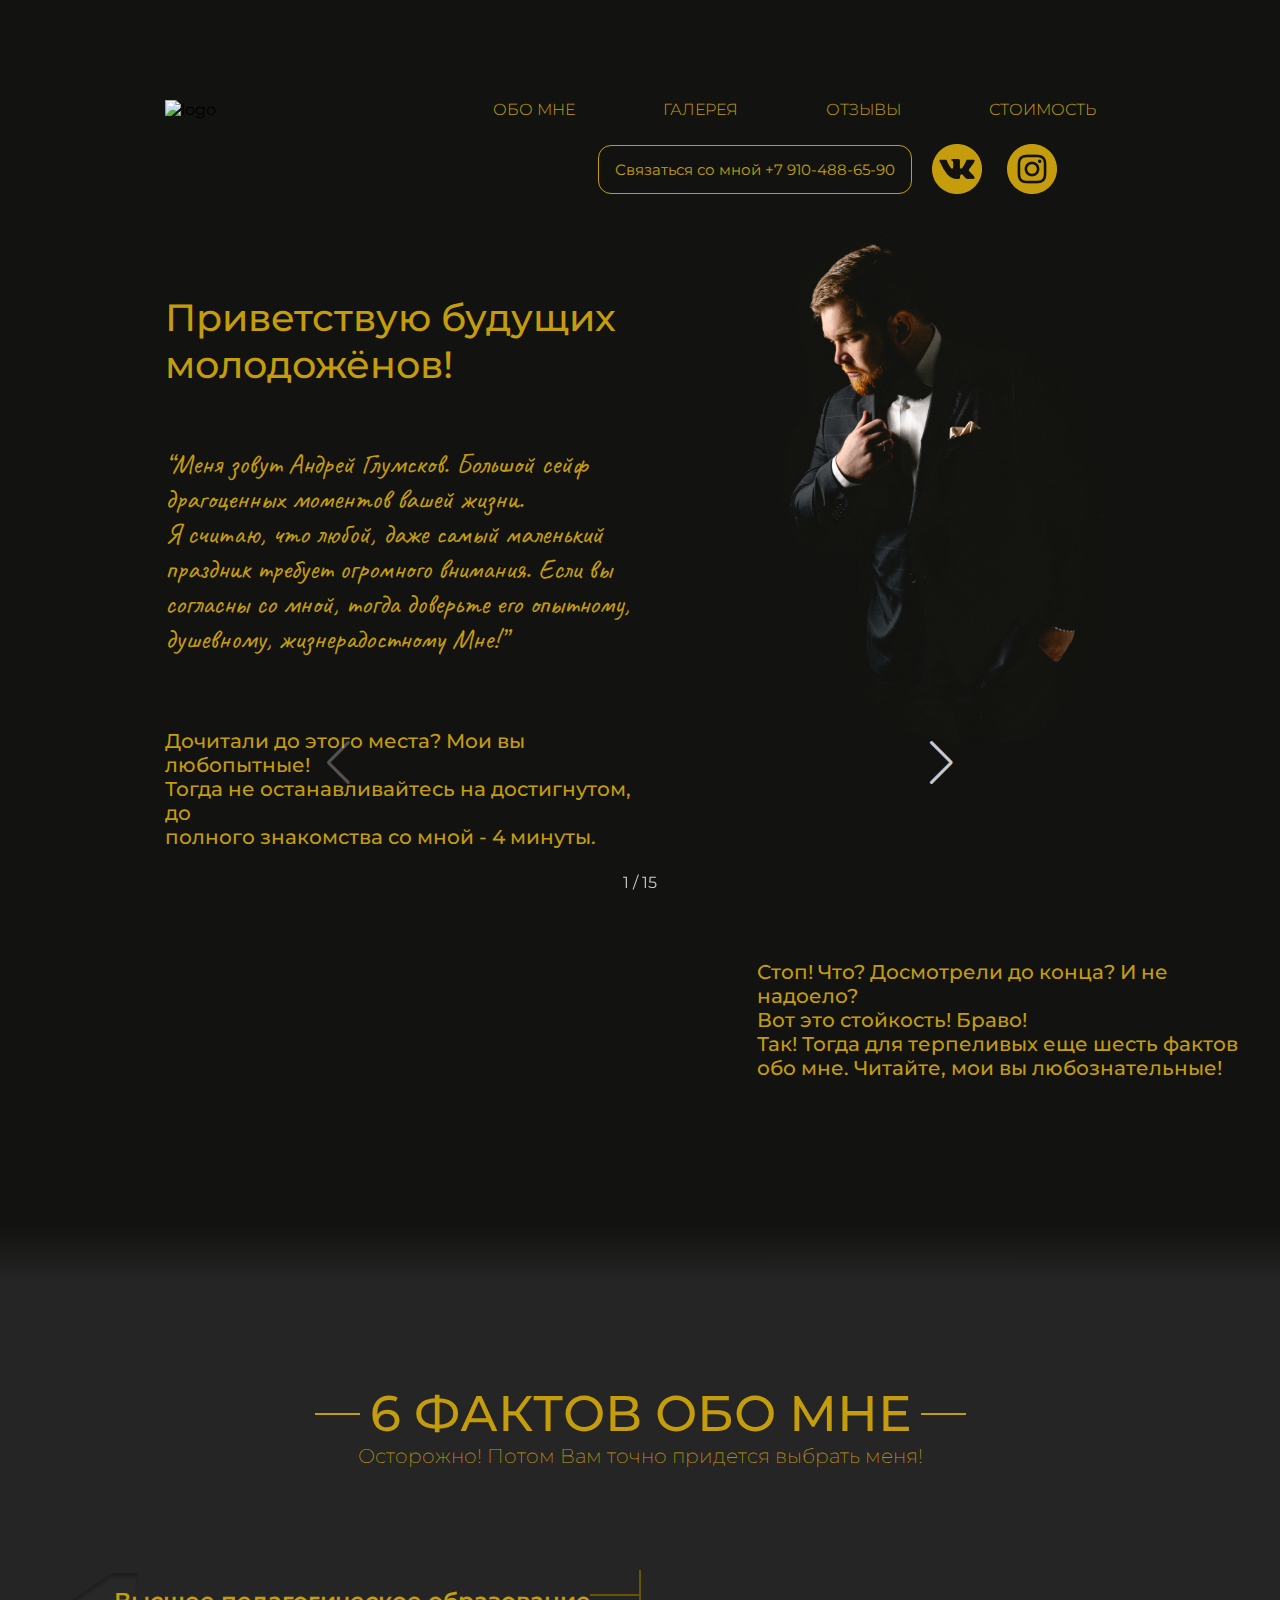
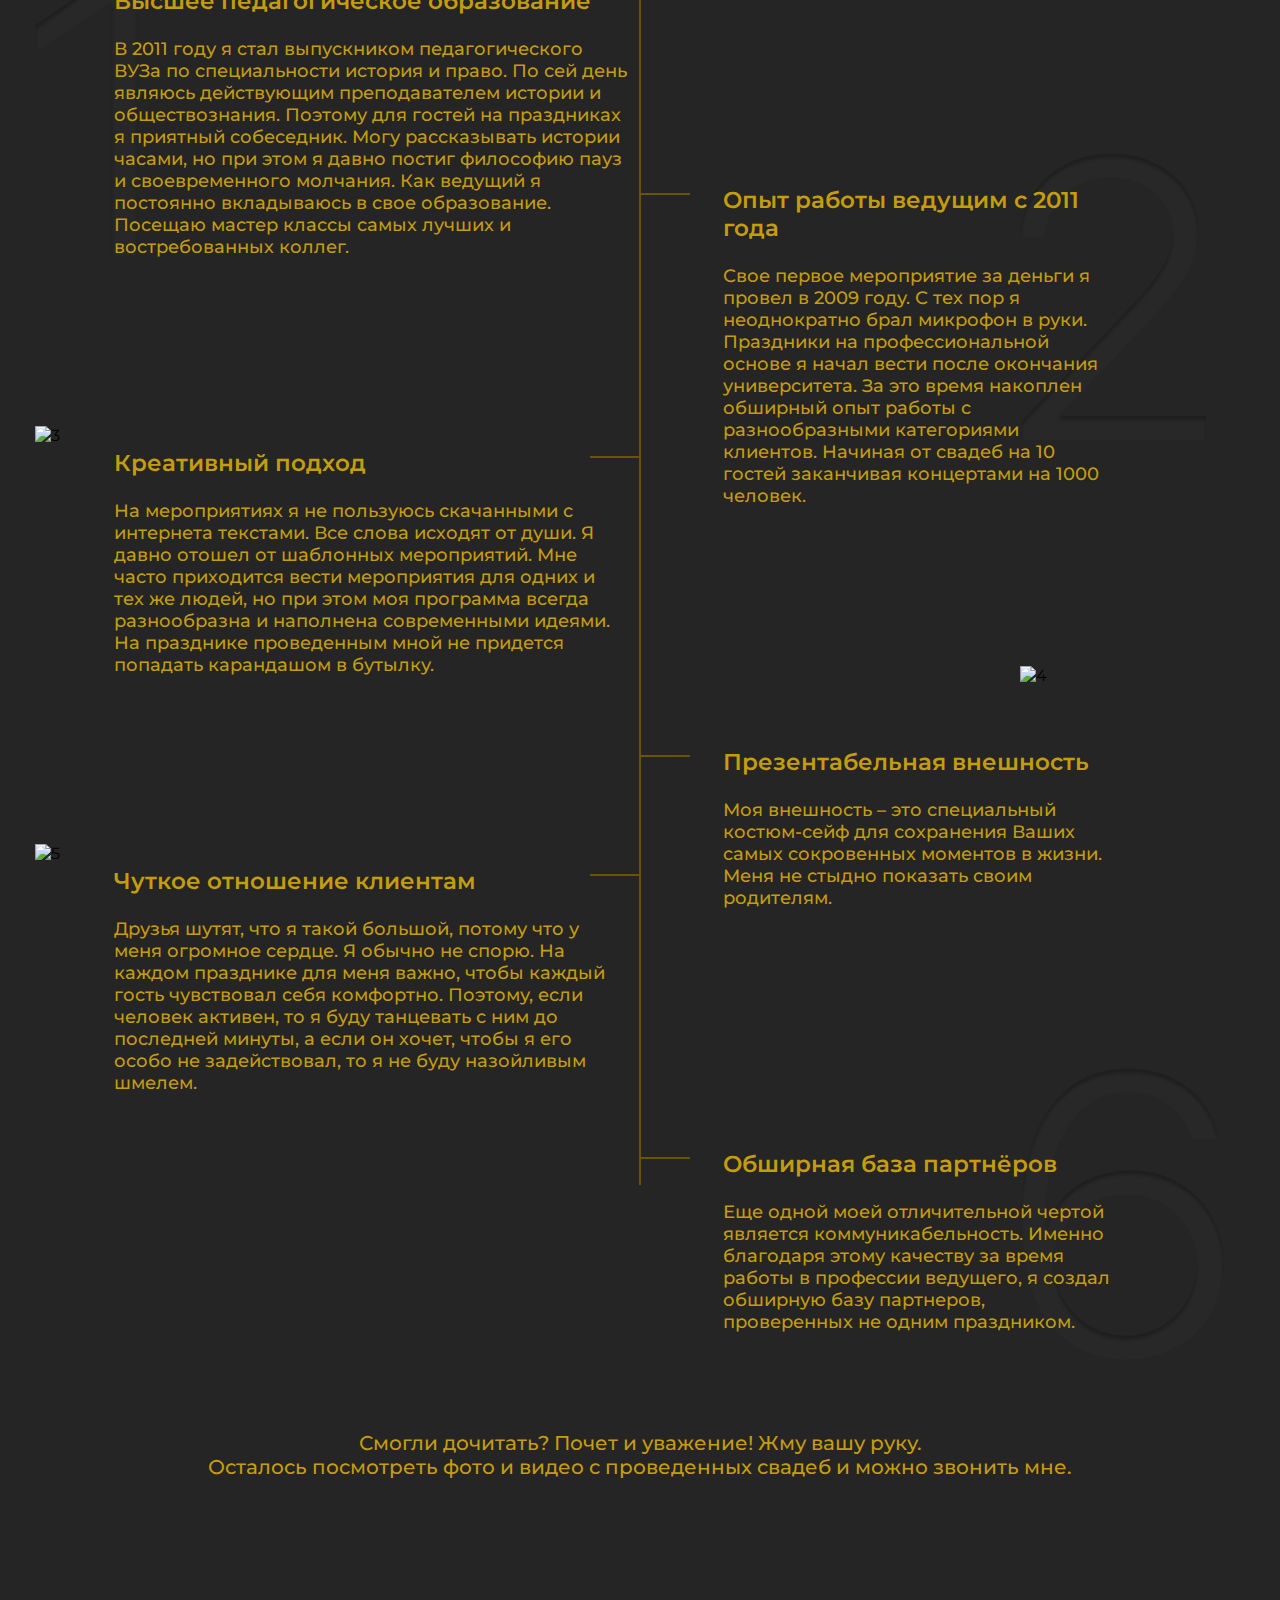
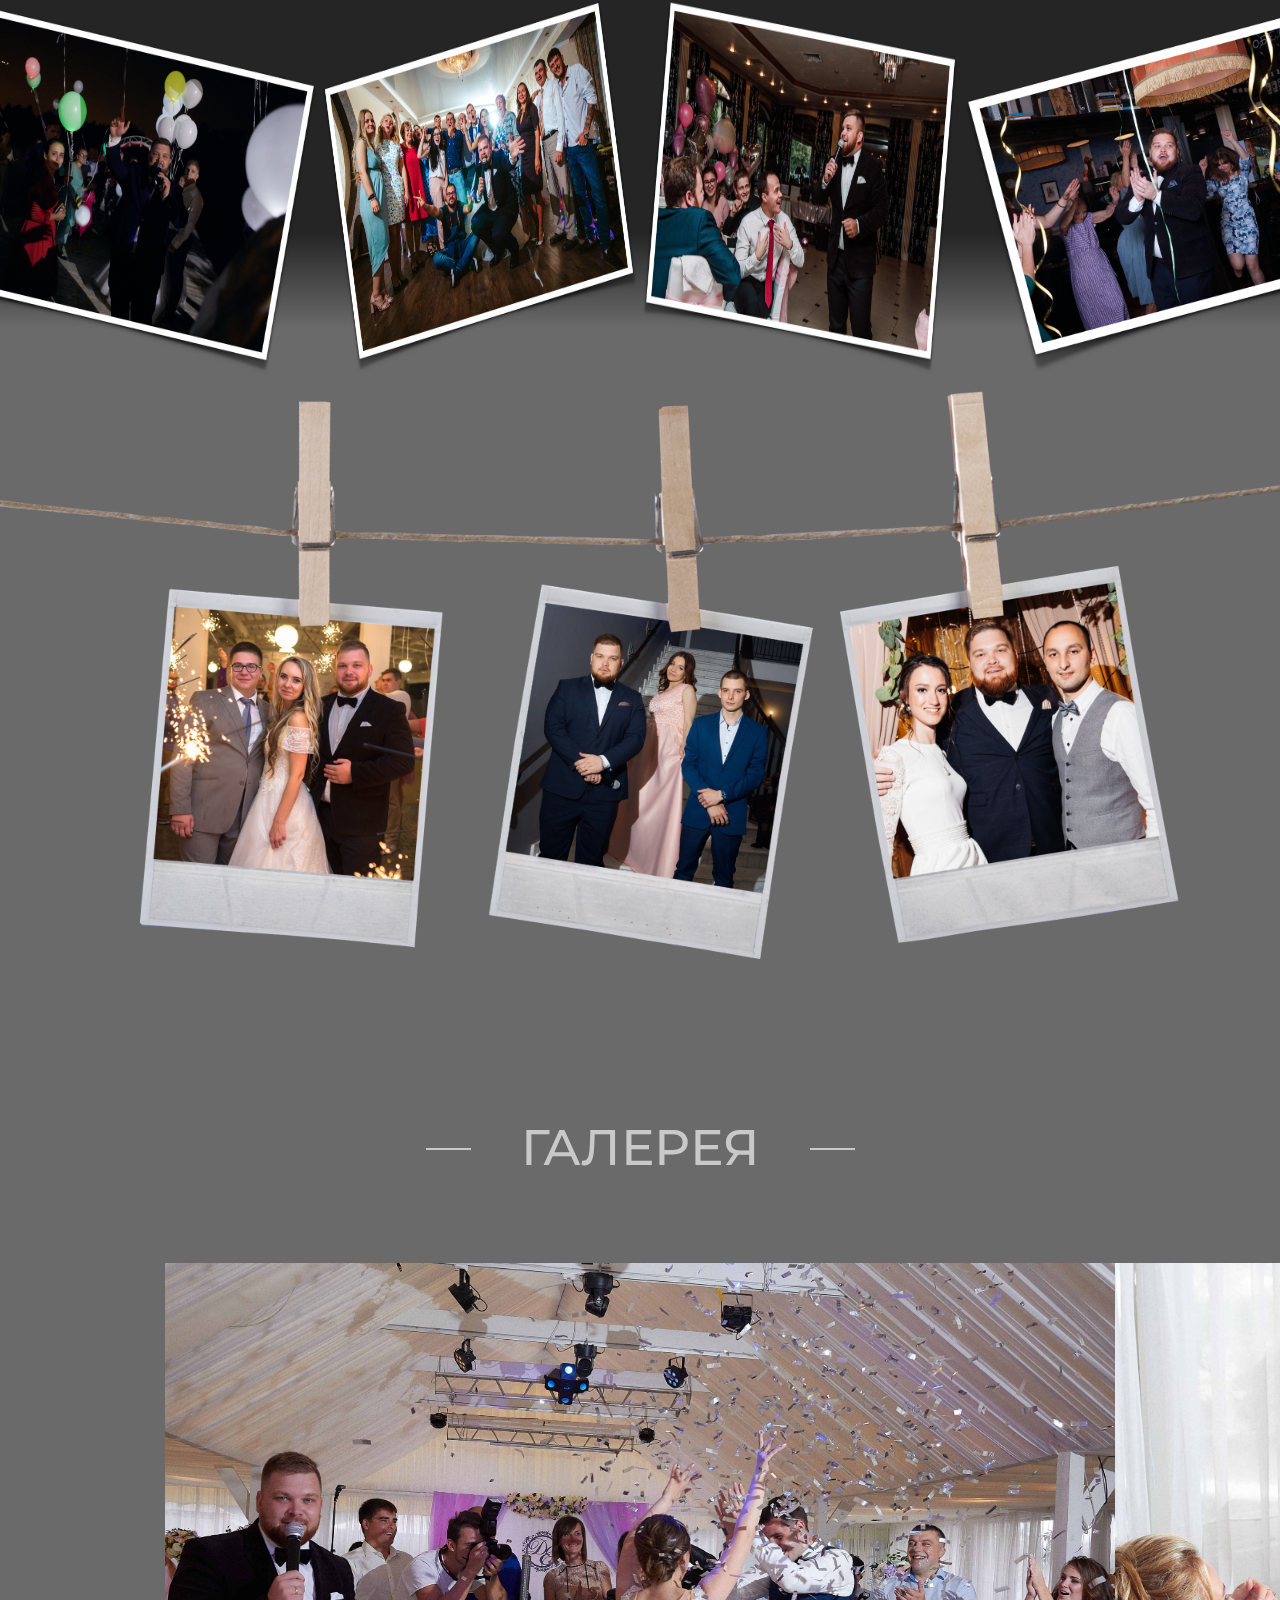
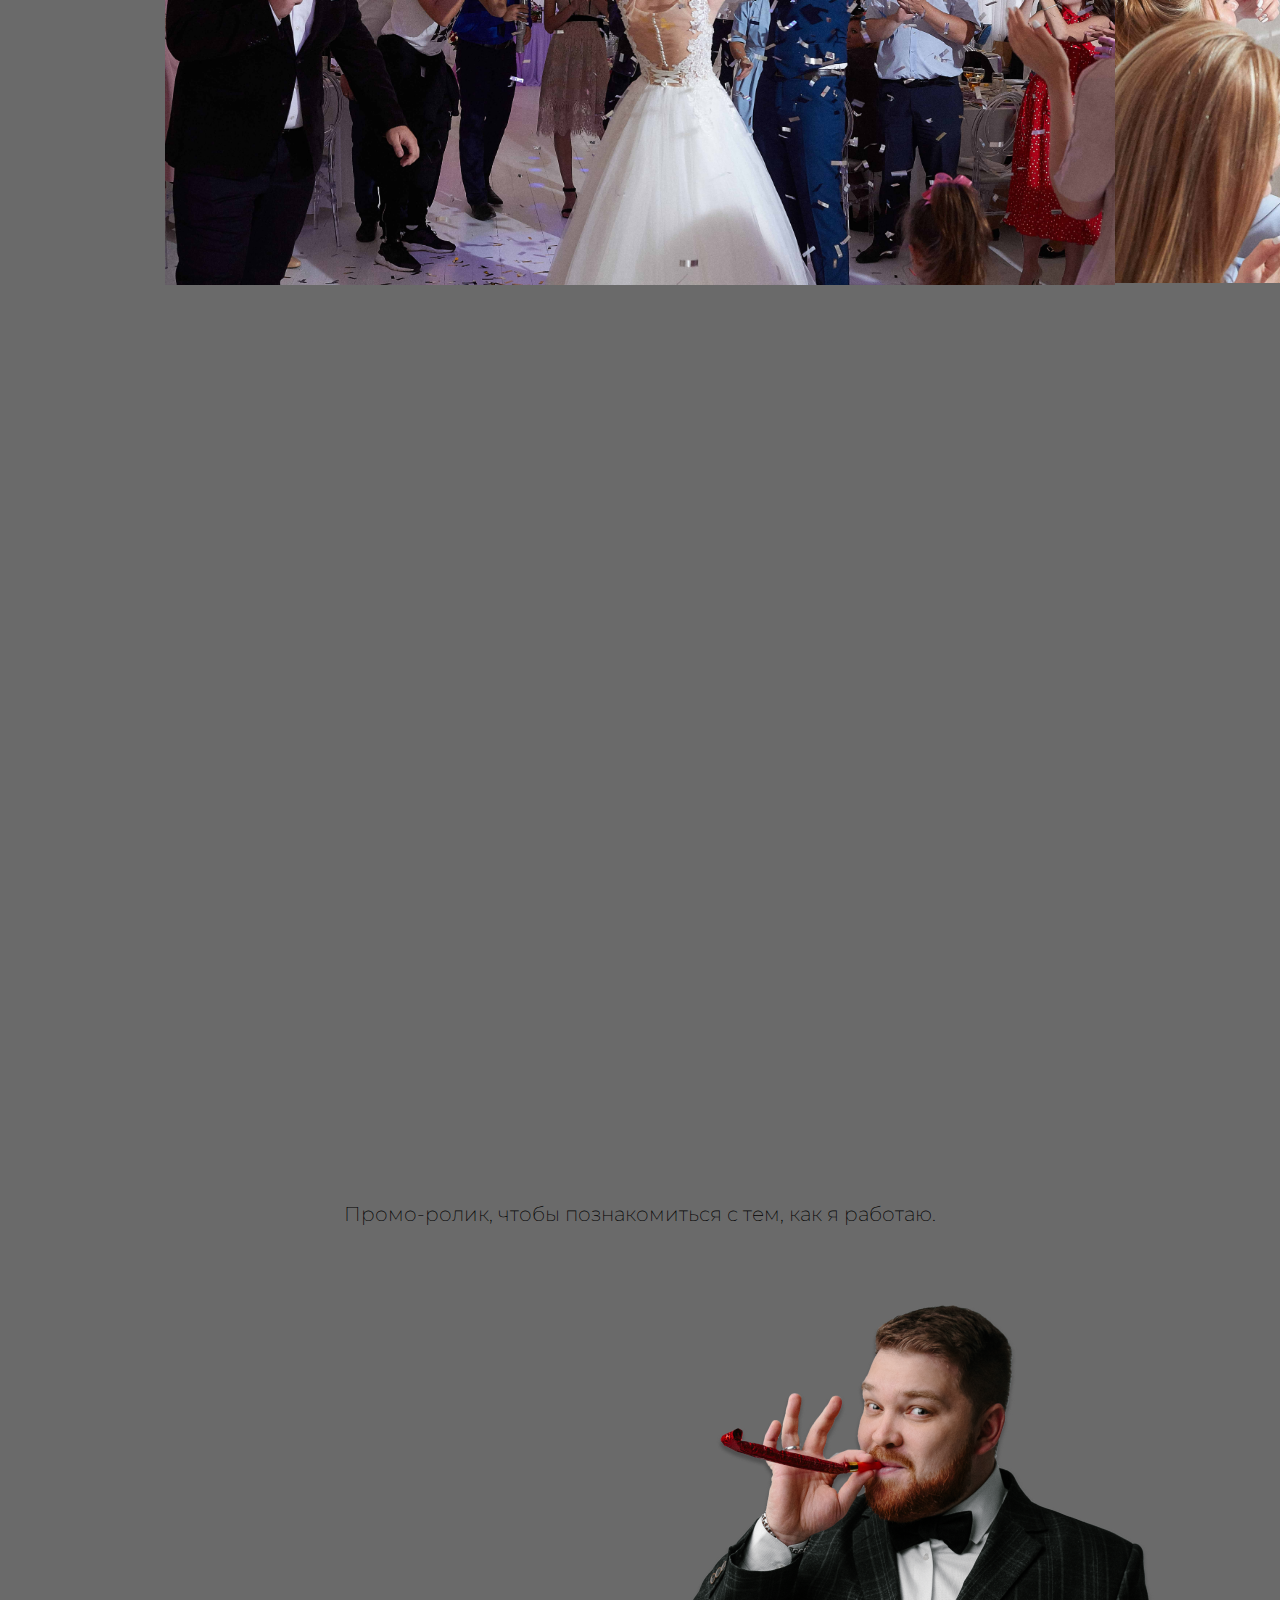
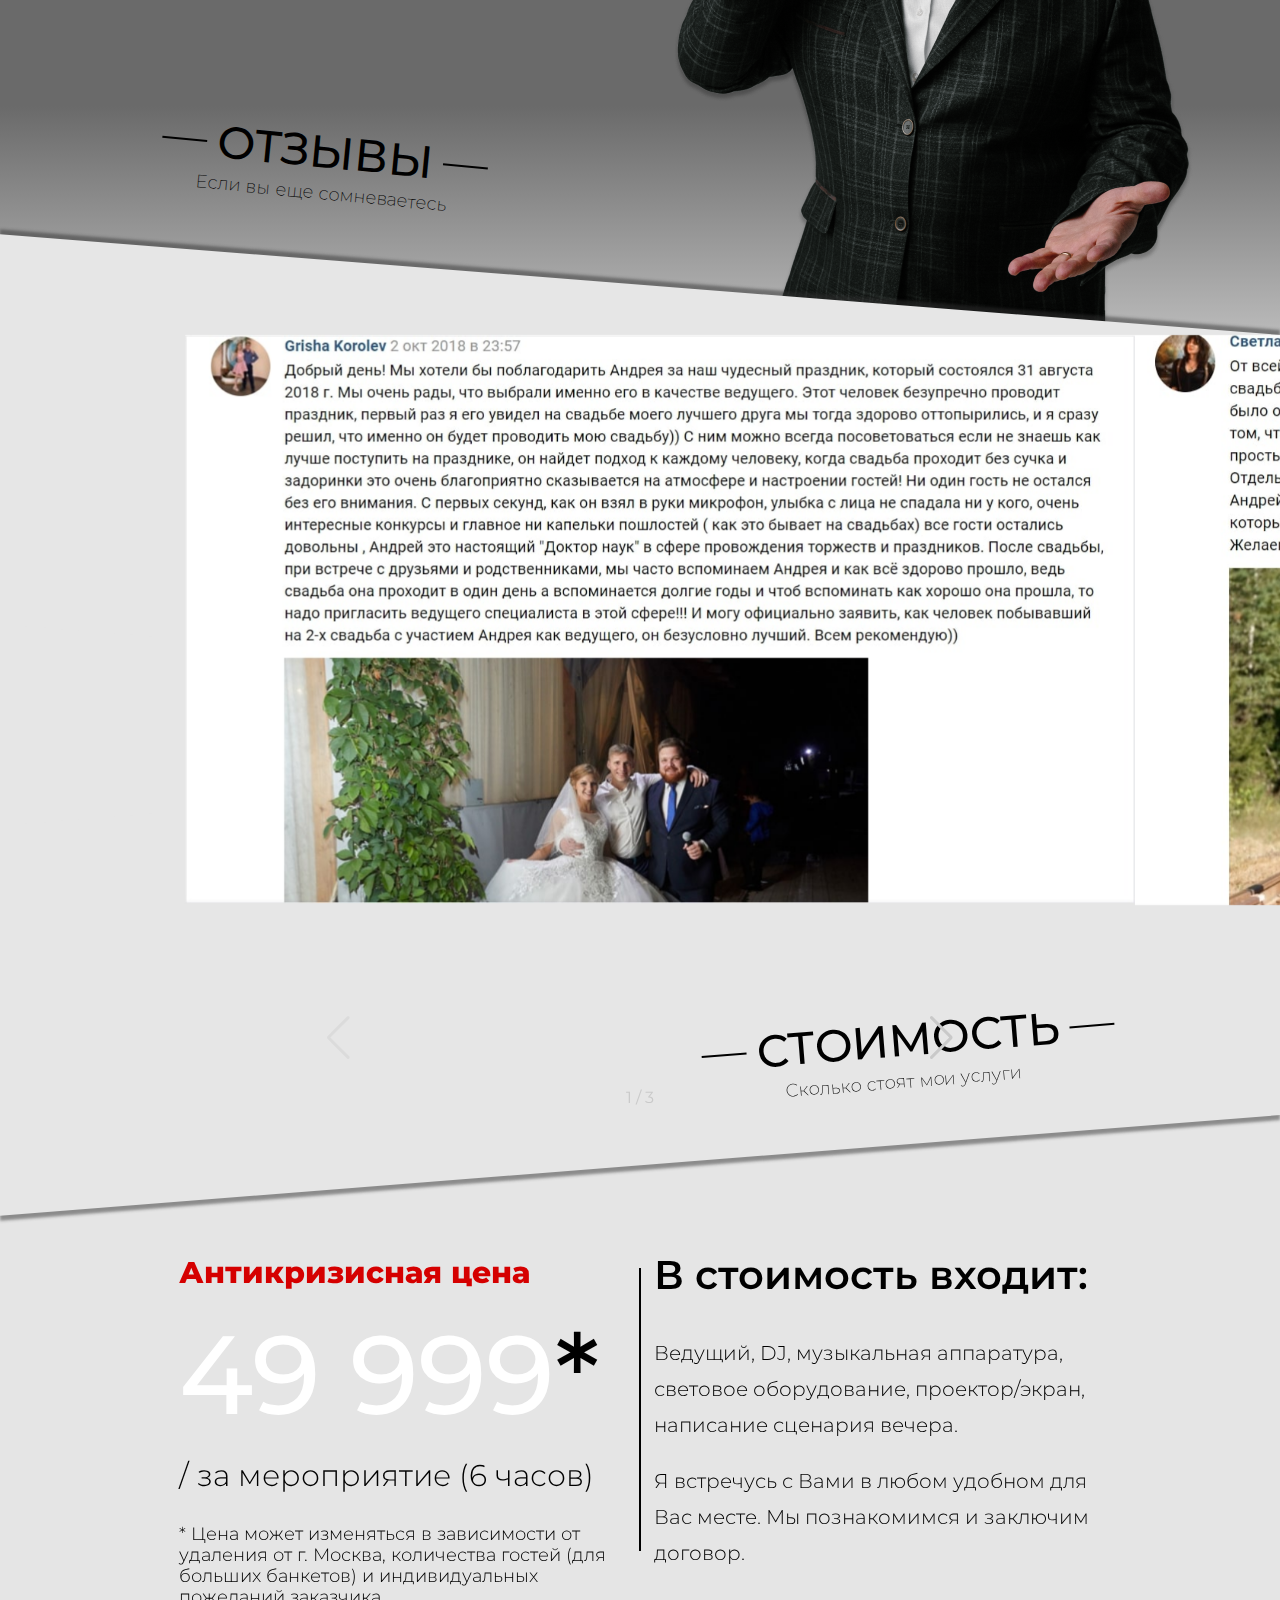
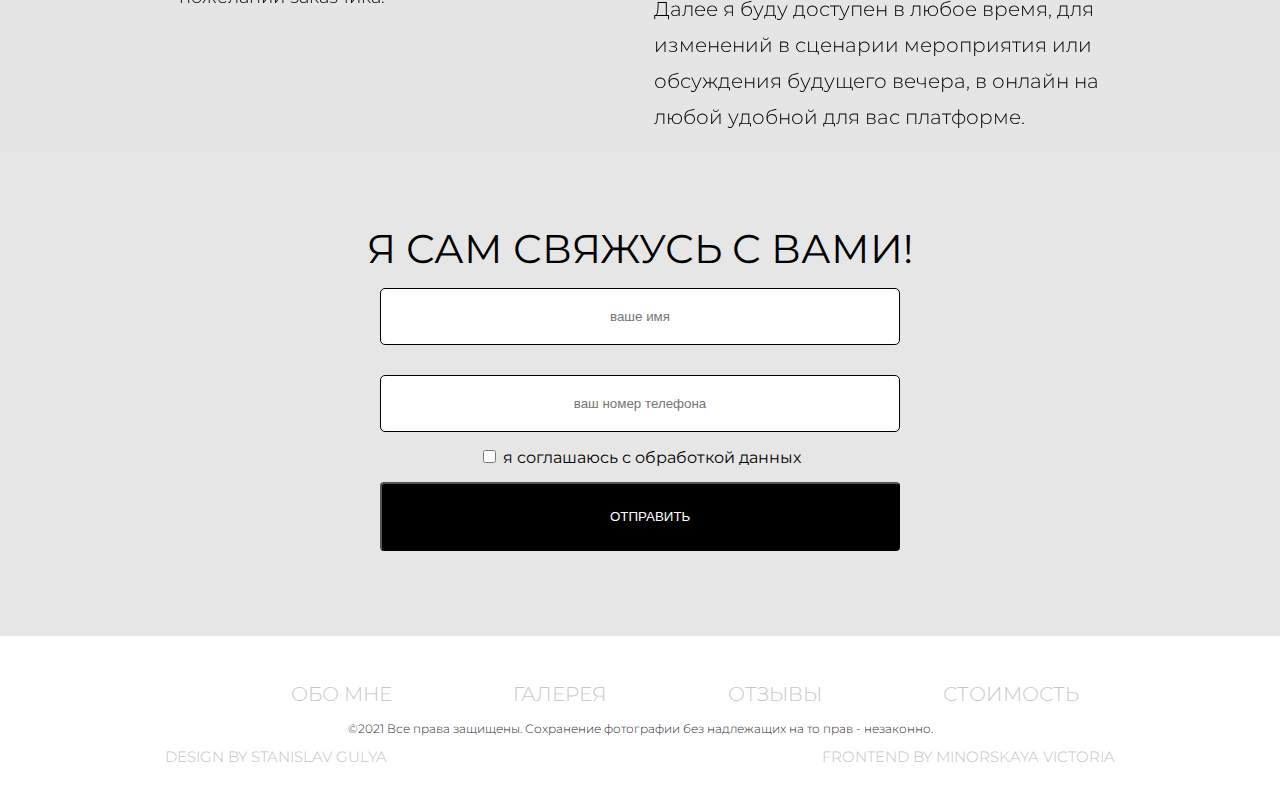
==== commit cdc31aad: "Внёс изменения в сайт" ====
--- a/src/index.html
+++ b/src/index.html
@@ -46,7 +46,7 @@
             </ul>
             <!-- /.navigation -->
             <div class="social-link">
-              <a href="#" class="social-tel"
+              <a href="tel: +7 910-488-65-90" class="social-tel"
                 >Связаться со мной +7 910-488-65-90</a
               >
               <a
--- a/src/css/style.css
+++ b/src/css/style.css
@@ -380,24 +380,24 @@
     width: 100%;
 }
 .snake-image-1 {
-    width: 100%;
+    width: 25%;
     z-index: 3;
-    margin-left: -30px;
+  
 }
 .snake-image-2 {
-    width: 100%;
+    width: 25%;
     z-index: 1;
-    margin-left: -170px;
+    
 }
 .snake-image-3 {
-    width: 100%;
+    width: 25%;
     z-index: 2;
-    margin-left: -145px;
+  
 }
 .snake-image-4 {
-    width: 100%;
+    width: 25%;
     z-index: 3;
-    margin-left: -158px;
+    
 }
 .foto-pin {
     background: #6A6A6A;
@@ -627,14 +627,15 @@
 .price {
     background: url('/image/Rectangle1.png') center no-repeat;
     padding-bottom: 40px;
+    position: relative;
 }
 .price::before {
     content: '';
     position: absolute;
-    top: 7280px;
+    top: 0px;
     left: 0;
     width: 100%;
-    height: 104%;
+    height: 100%;
     background-color: #dededecc;
 }
 .wrapper-price {
@@ -654,7 +655,7 @@
     height: 55%;
     background: #000000;
     margin: auto;
-    margin-top: 7547px;
+    
 }
 .price-left {
     width: 50%;
@@ -756,6 +757,10 @@
     color: #FFFFFF; 
     text-transform: uppercase;
 }
+.footer {
+    padding-top: 30px;
+    padding-bottom: 30px;
+}
 .footer-nav {
     display: flex;
     justify-content: space-around;
@@ -901,7 +906,7 @@
         margin-left: -81px;
     }
     .row-snake {
-        width: 37%;
+        width: auto;
     }
     .video-slaider {
         width: 948px;
@@ -911,15 +916,14 @@
         padding-bottom: 0px;
     }
     .price::before {
-        top: 7202px;
-        height: 79%;
+        top: 0px;
     }
     .subtext-price {
         max-width: 465px;
     }
     .wrapper-price::after {
         height: 40%;
-        margin-top: 7557px;
+       
     }
 }
 
@@ -935,18 +939,17 @@
         width: 500px;
     }
     .row-snake {
-        width: 36%;
+        width: auto;
     }
     .price {
         margin-top: -50px;
     }
     .price::before {
-        top: 7267px;
-        height: 72%;
+        top: 0px;
     }
     .wrapper-price::after {
         height: 41%;
-        margin-top: 7476px;
+      
     }
     .wrapper__card-one::before {
         margin-left: 510px;
@@ -1013,7 +1016,7 @@
         height: 135%;
     }
     .row-snake {
-        width: 35%;
+        width: auto;
     }
     .swiper-button-prev {
         margin-top: 291px;
@@ -1042,10 +1045,10 @@
         margin-top: -50px;
     }
     .price::before {
-        top: 7465px;
+        top: 0px;
     }
     .wrapper-price::after {
-       margin-top: 7742px;
+      
     }
     .price-right {
         width: 47%;
@@ -1179,7 +1182,7 @@
         font-size: 16px;
     }
     .row-snake {
-        width: 37%;
+        width: auto;
     }
     .video-slaider {
         width: 845px;
@@ -1206,7 +1209,7 @@
         margin-top: -80px;
     }
     .price::before {
-        top: 6910px;
+        top: 0px;
     }
     .price-subtitle {
         font-size: 95px;
@@ -1230,7 +1233,7 @@
         width: 49%;
     }
     .wrapper-price::after {
-        margin-top: 7199px;
+      
     }
     .form-title {
         font-size: 35px;
@@ -1277,10 +1280,10 @@
         margin-left: -115px;
     }
     .price::before {
-        top: 6876px;
+        top: 0px;
     }
     .wrapper-price::after {
-        margin-top: 7160px;
+        
     }
 }
 
@@ -1359,7 +1362,7 @@
         height: 122%;
     }
     .row-snake {
-        width: 39%;
+        width: auto;
     }
     .video-slaider {
         width: 829px;
@@ -1370,10 +1373,10 @@
         width: 138%;
     }
     .price::before {
-        top: 6728px;
+        top: 0px;
     }
     .wrapper-price::after {
-        margin-top: 7012px;
+       
     }
     .form-title {
         font-size: 30px;
@@ -1485,7 +1488,7 @@
         font-size: 15px;
     }
     .row-snake {
-        width: 41%;
+        width: auto;
     }
     .title-slaider {
         font-size: 35px;
@@ -1528,10 +1531,10 @@
         font-size: 16px;
     }
     .price::before {
-        top: 6383px;
+        top: 0px;
     }
     .wrapper-price::after {
-        margin-top: 6662px;
+      
     }
     .price-right {
         width: 46%;
@@ -1617,7 +1620,7 @@
         width: 300px;
     }
     .row-snake {
-        width: 46%;
+        width: auto;
     }
     .pin-image {
         margin-top: -33px;
@@ -1681,10 +1684,10 @@
         line-height: 23px;
     }
     .price::before {
-        top: 6555px;
+        top: 0px;
     }
     .wrapper-price::after {
-        margin-top: 6741px;
+     
     }
     .form-title {
         font-size: 27px;
@@ -1713,7 +1716,7 @@
 }
 
 
-@media (max-width: 414px) {
+@media (max-width: 500px) {
     .container {
         max-width: 380px;
     }
@@ -1807,7 +1810,7 @@
         font-size: 14px;
     }
     .row-snake {
-        width: 55%;
+        width: auto;
     }
     .title-slaider {
         font-size: 30px;
@@ -1893,8 +1896,7 @@
         display: none;
     }
     .price::before {
-        top: 5406px;
-        height: 72%;
+        top: 0px;
     }
     .form-title {
         font-size: 25px;
@@ -1971,7 +1973,7 @@
         width: 341px;
     }
     .row-snake {
-        width: 58%;
+        width: auto;
     }
     .swiper-pagination {
         margin-bottom: 20px;
@@ -2018,8 +2020,7 @@
         width: 295px;
     }
     .price::before {
-        top: 4749px;
-        height: 77%;
+        top: 0px;
     }
     .form-title {
         font-size: 20px;
@@ -2115,7 +2116,7 @@
         padding-top: 143px;
     }
     .row-snake {
-        width: 64%;
+        width: auto;
     }
     .pin-image {
         margin-top: -9px;
@@ -2180,7 +2181,7 @@
         margin-left: -148px;
     }
     .price::before {
-        top: 4225px;
+        top: 0px;
     }
     .form {
         padding-bottom: 0px;
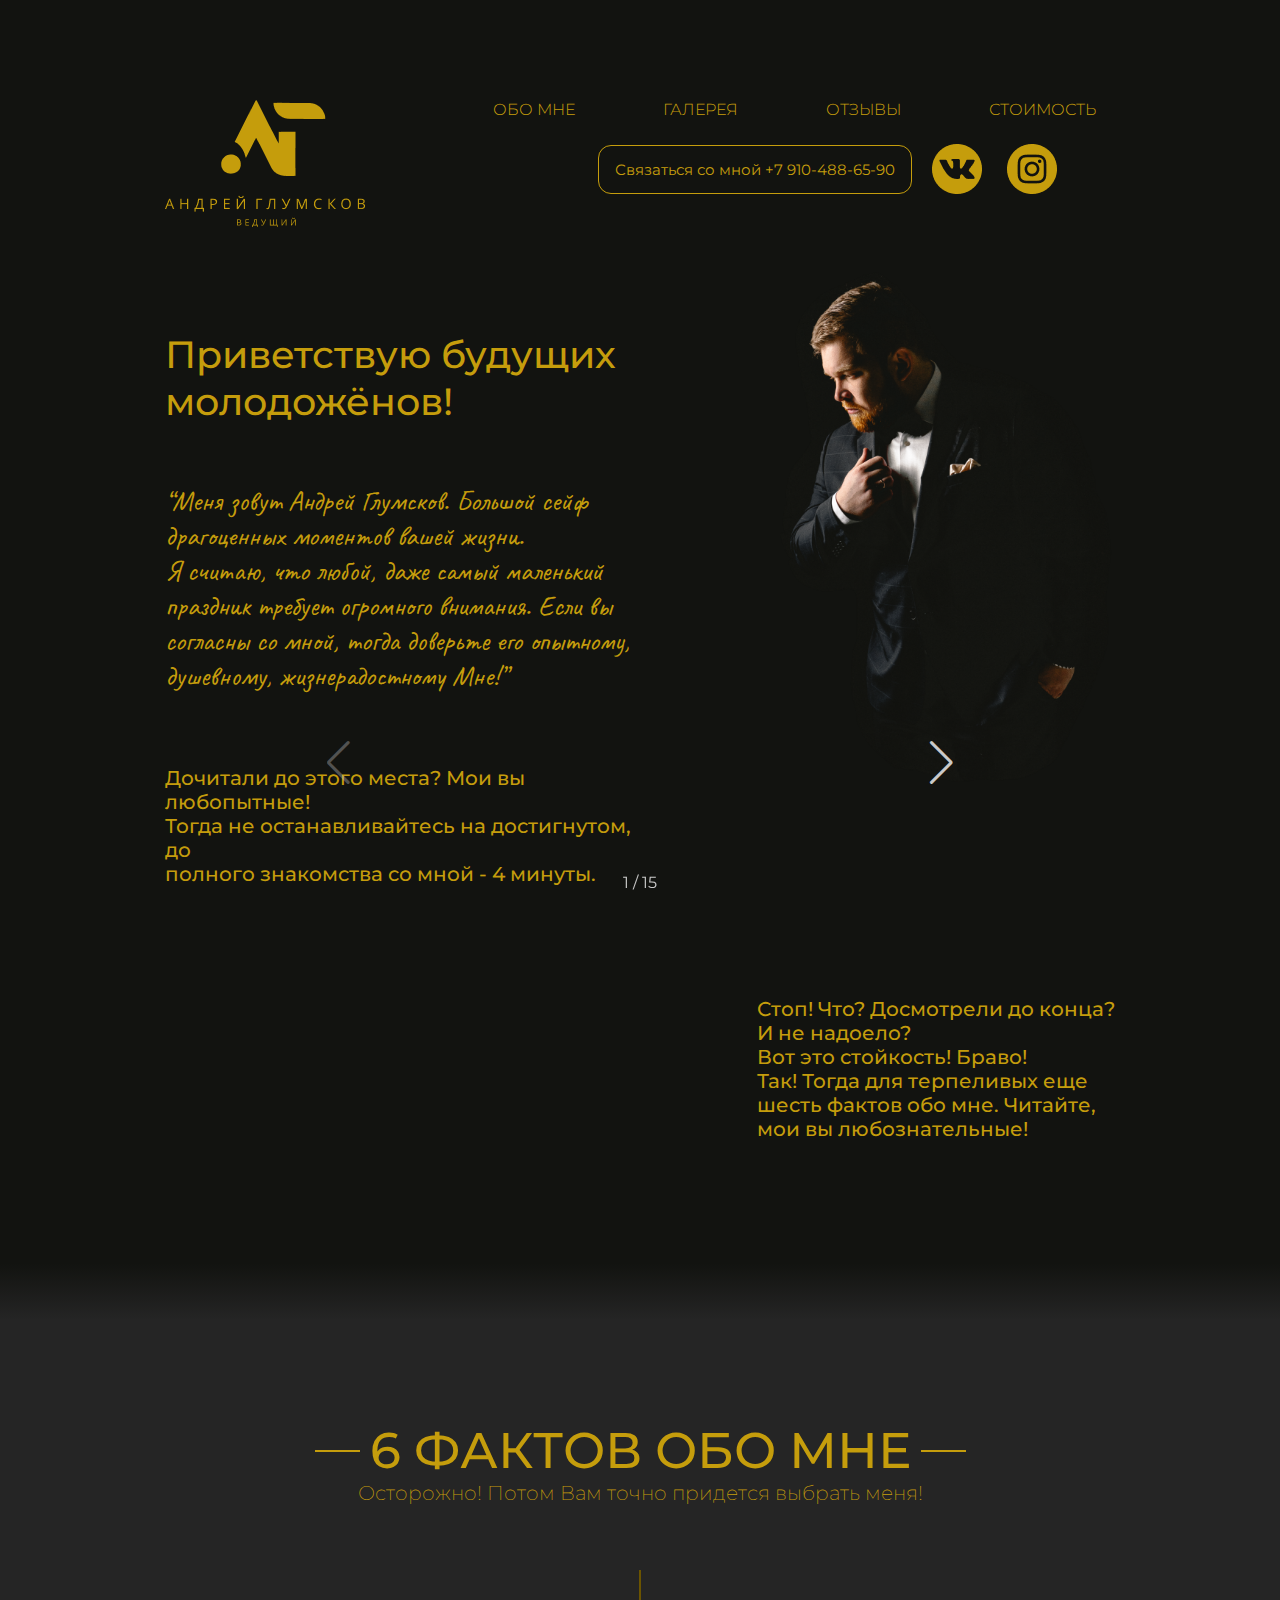
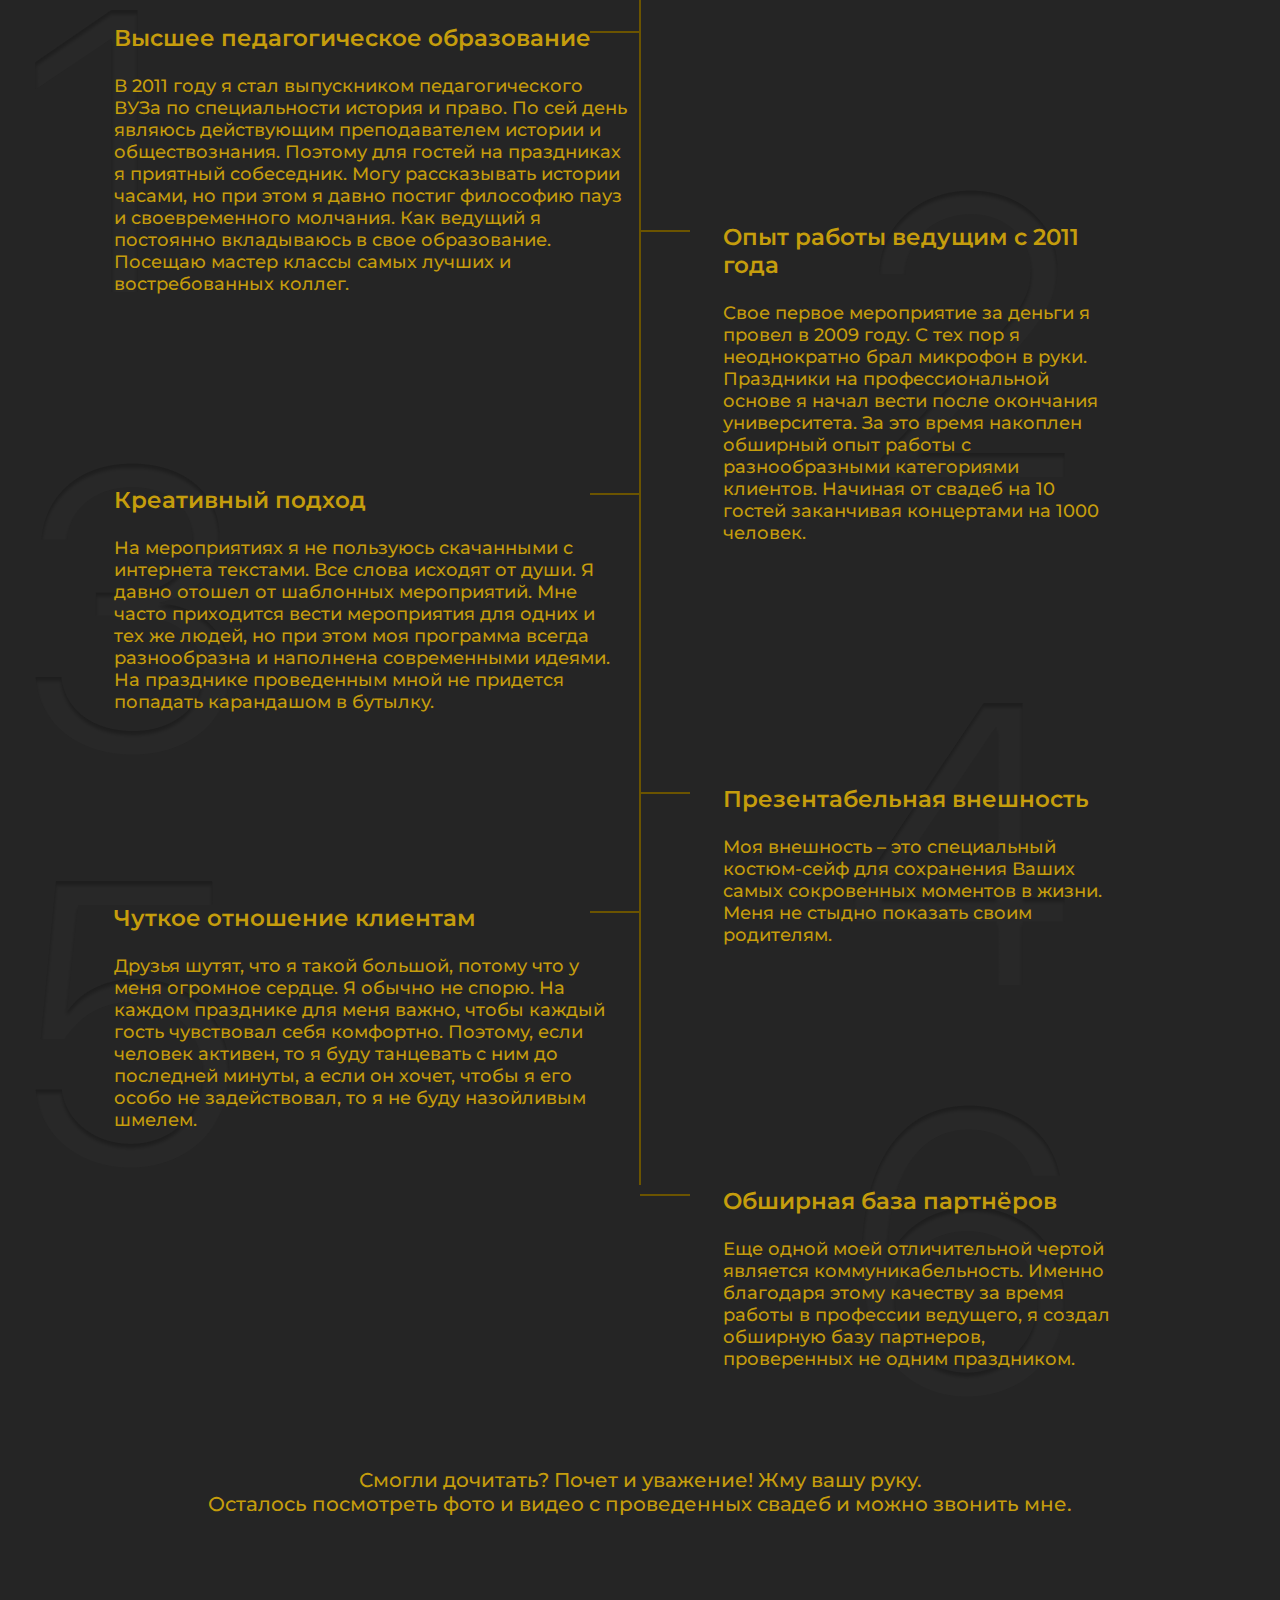
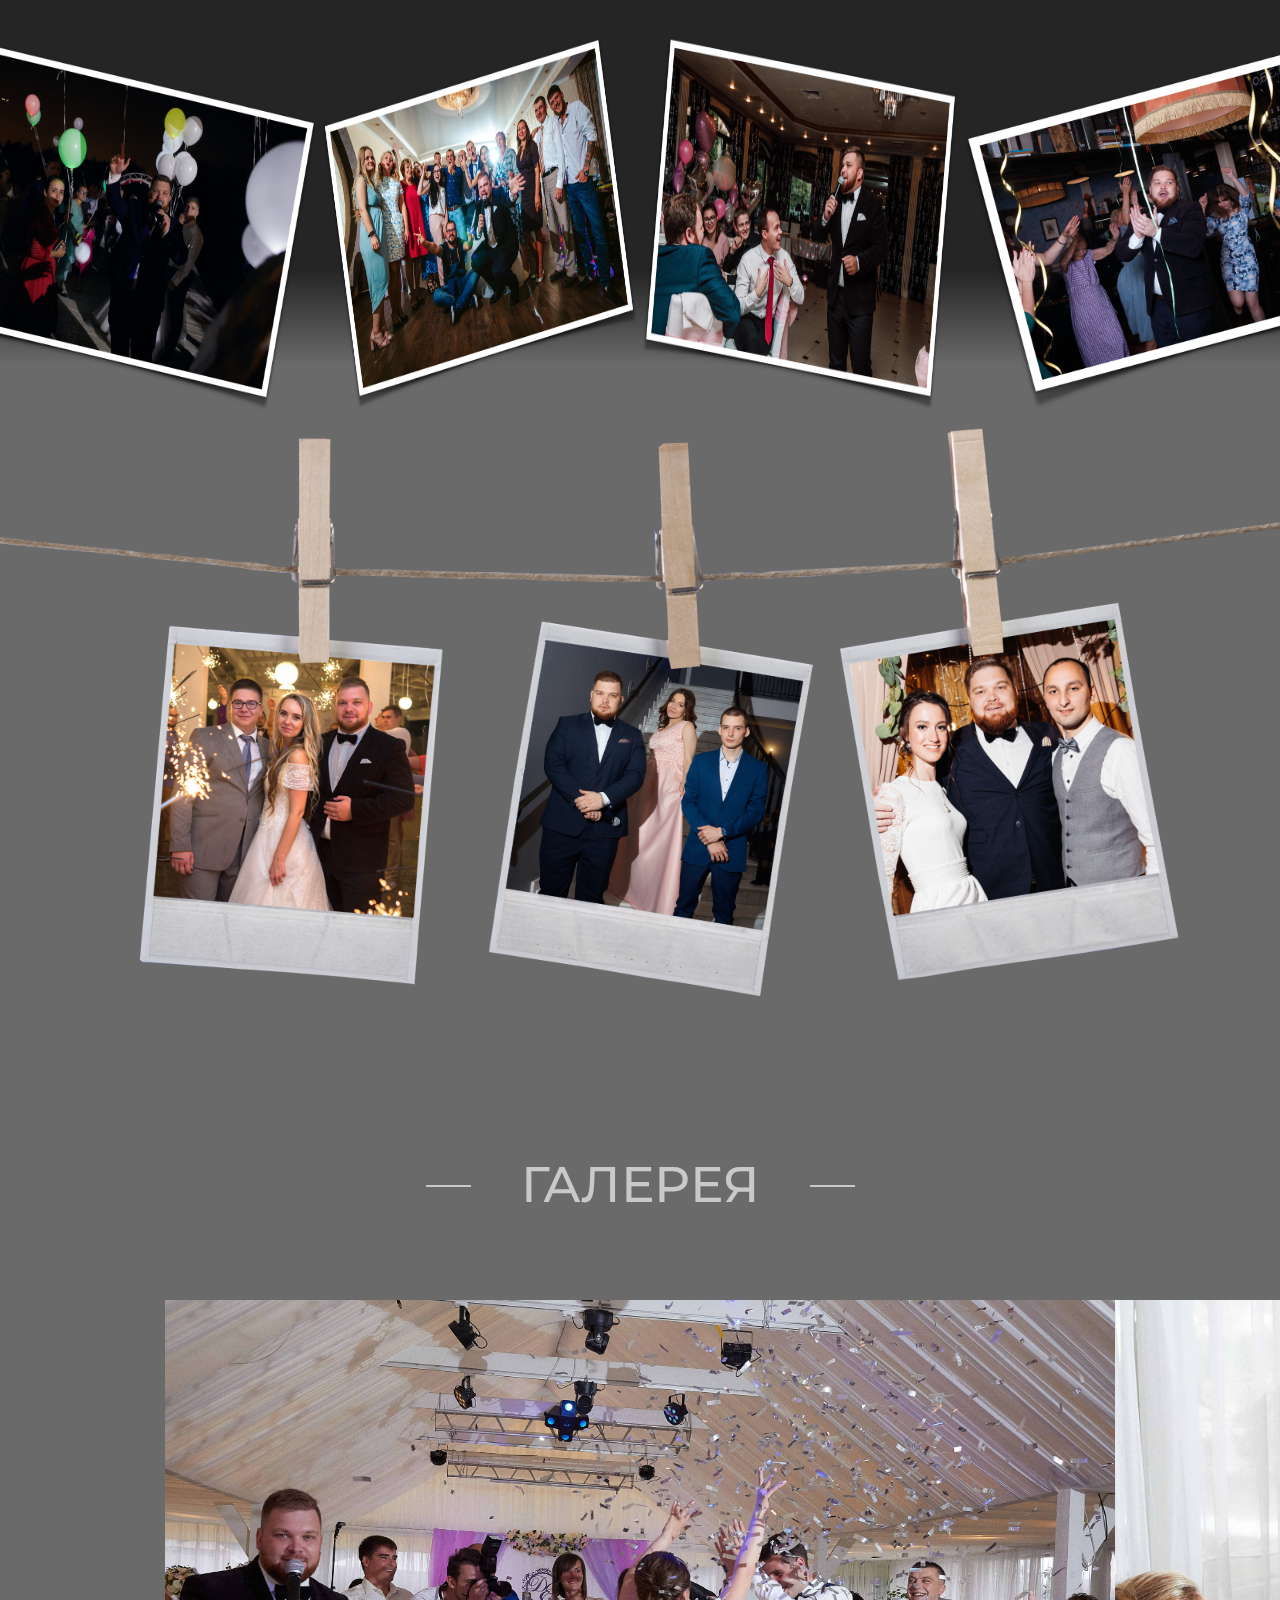
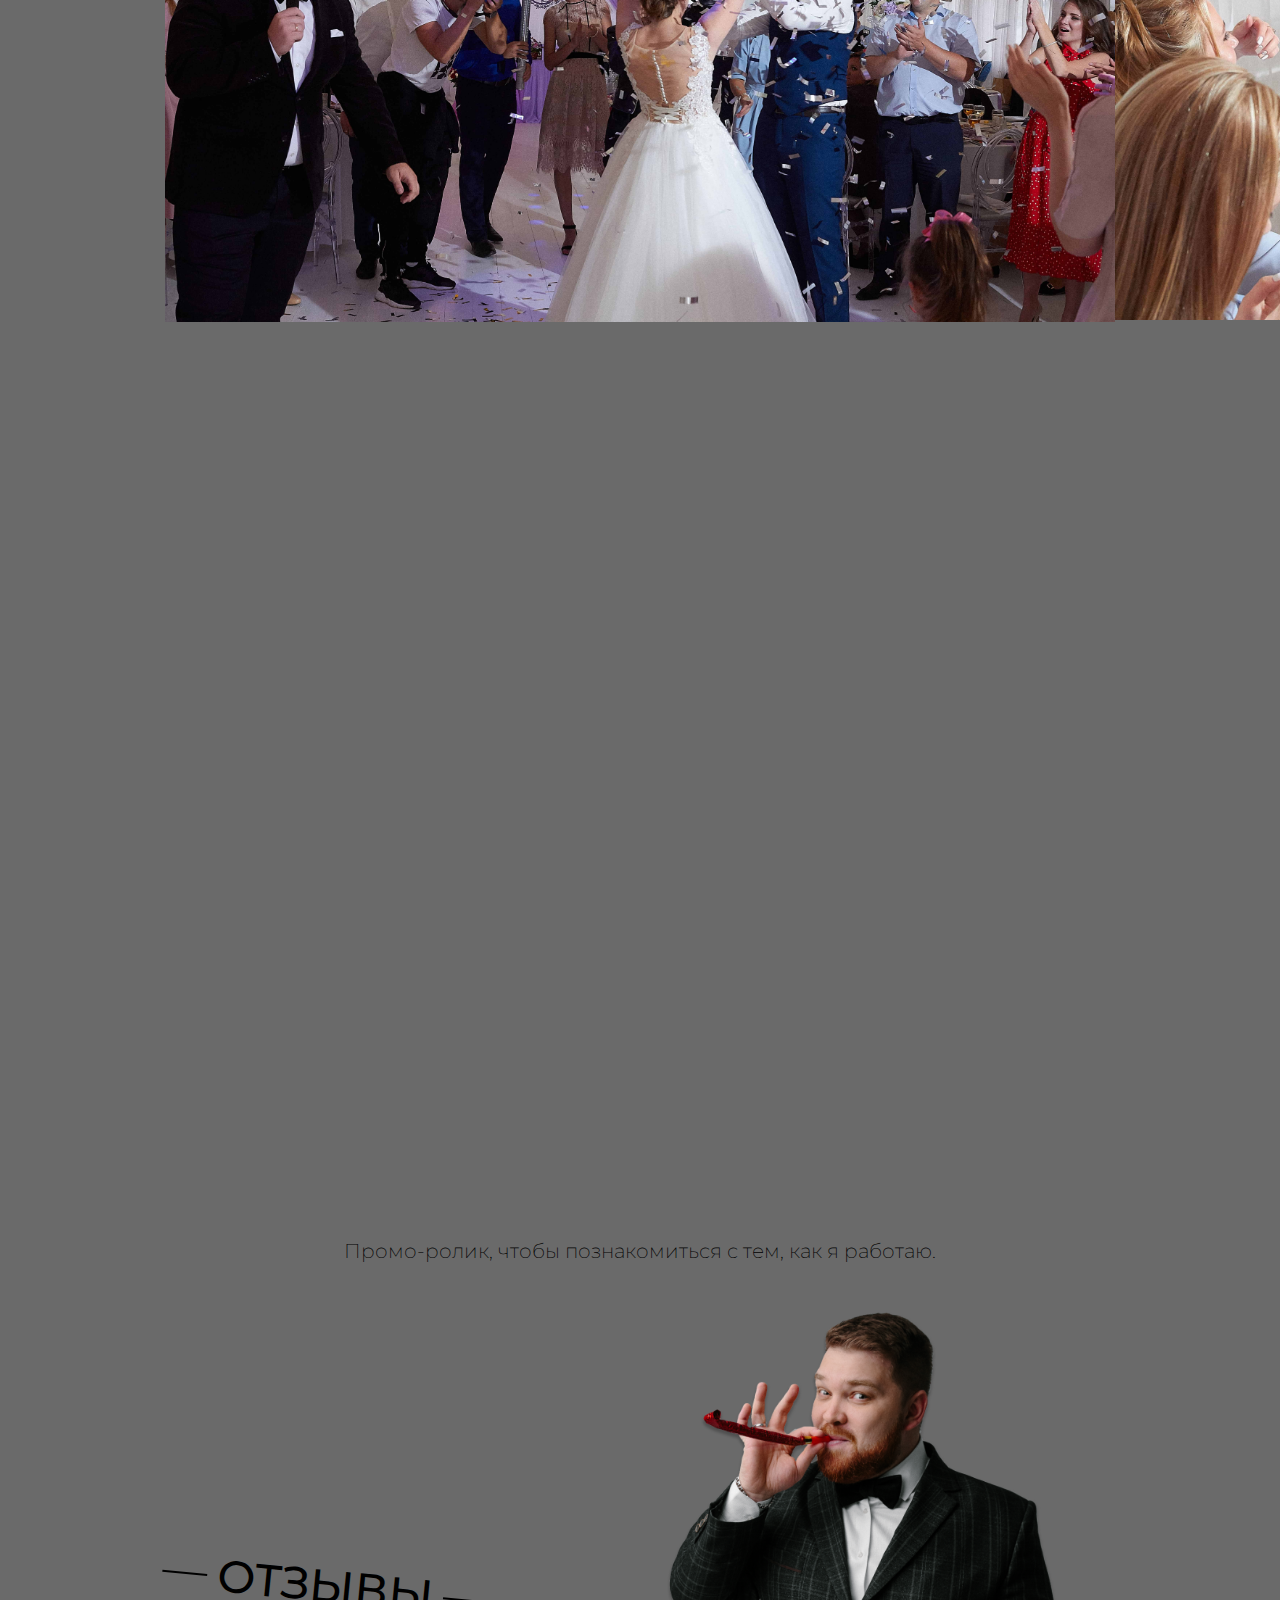
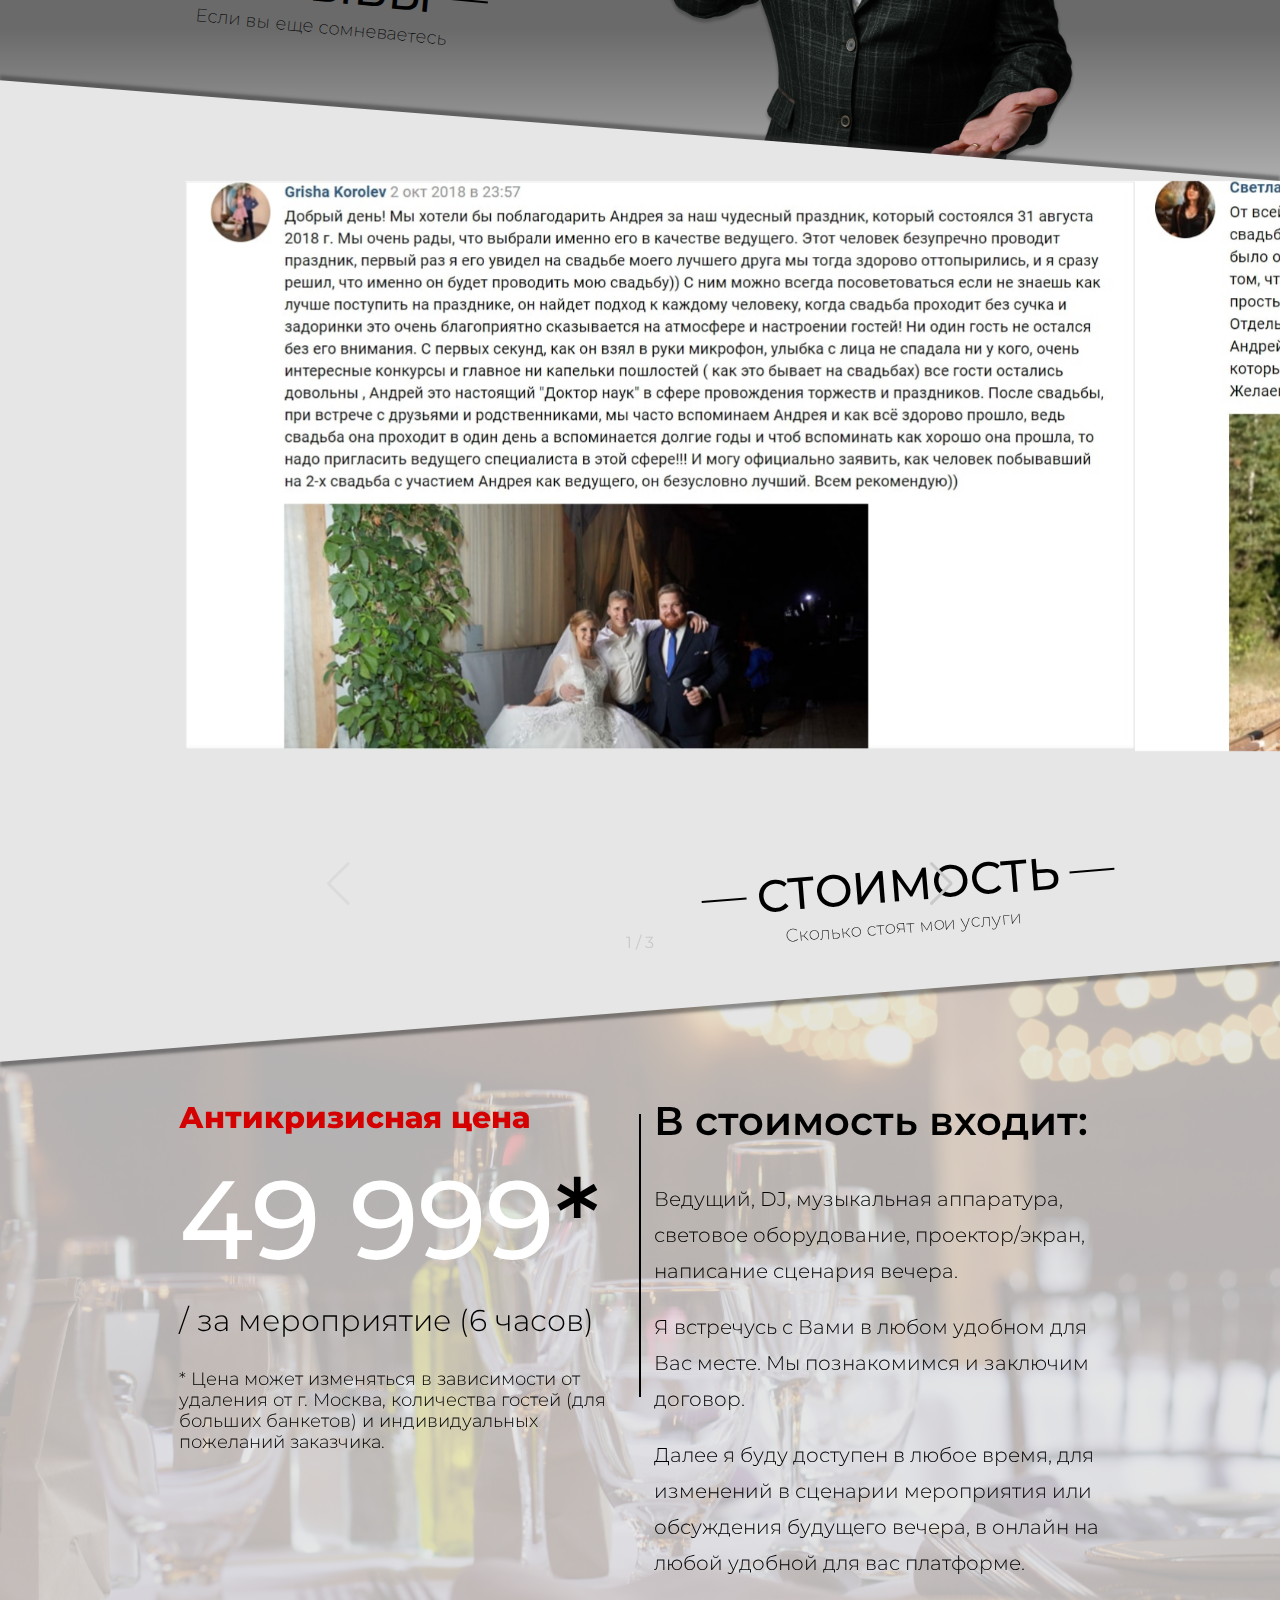
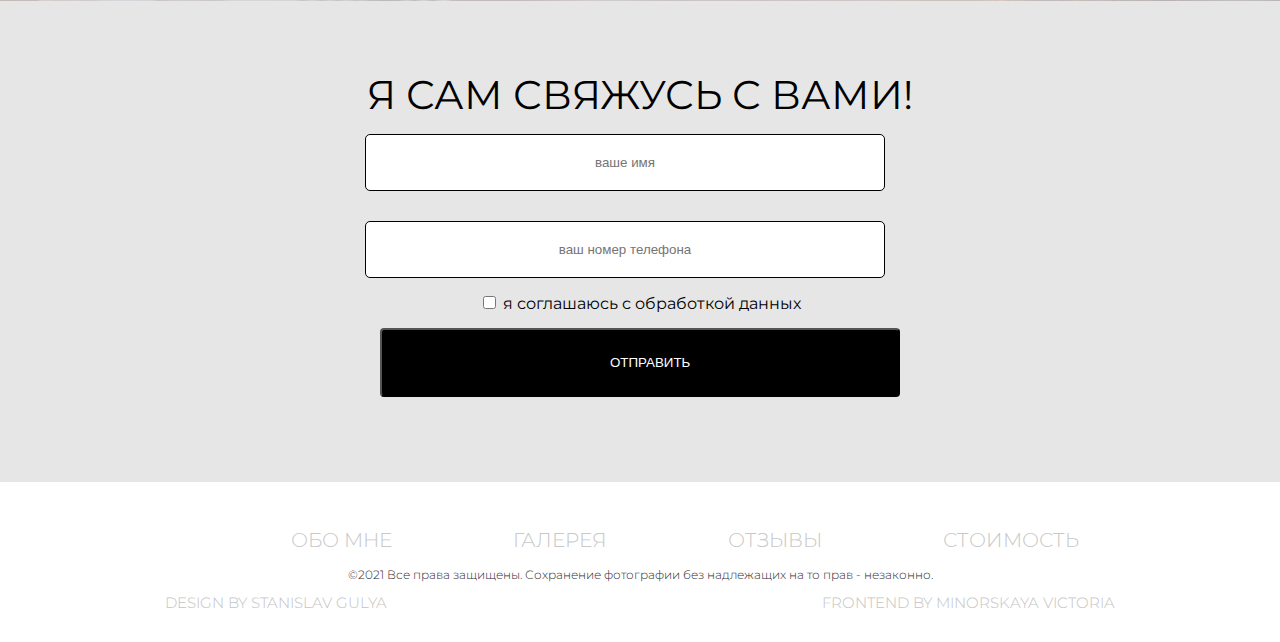
==== commit 358c617c: "Внёс правки в ПК версию" ====
--- a/src/index.html
+++ b/src/index.html
@@ -26,7 +26,7 @@
       <div class="container">
         <div class="header-navigation">
           <div class="logo">
-            <img src="/image/Logo.png" alt="logo" class="logo-image" />
+            <img src="image/Logo.png" alt="logo" class="logo-image" />
           </div>
           <!-- /.logo -->
           <nav>
@@ -149,7 +149,7 @@
                 <!-- /.wrapper__card -->
               </div>
               <div class="about-me__card">
-                <img src="/image/3.png" alt="3" class="wrapper__image-three" />
+                <img src="image/3.png" alt="3" class="wrapper__image-three" />
                 <div class="wrapper__card-three">
                   <h3 class="wrapper__title">Креативный подход</h3>
                   <p class="wrapper__text">
@@ -165,7 +165,7 @@
                 <!-- /.wrapper__card -->
               </div>
               <div class="about-me__card">
-                <img src="/image/5.png" alt="5" class="wrapper__image-five" />
+                <img src="image/5.png" alt="5" class="wrapper__image-five" />
                 <div class="wrapper__card-five">
                   <h3 class="wrapper__title">Чуткое отношение клиентам</h3>
                   <p class="wrapper__text">
@@ -202,7 +202,7 @@
                 <!-- /.wrapper__card -->
               </div>
               <div class="about-me__card">
-                <img src="/image/4.png" alt="4" class="wrapper__image-four" />
+                <img src="image/4.png" alt="4" class="wrapper__image-four" />
                 <div class="wrapper__card-four">
                   <h3 class="wrapper__title">Презентабельная внешность</h3>
                   <p class="wrapper__text">
@@ -268,49 +268,49 @@
           <div class="swiper-container">
             <div class="swiper-wrapper">
               <div class="swiper-slide">
-                <img src="image/slider1.jpg" alt="" class="swiper-foto" />
-              </div>
-              <div class="swiper-slide">
-                <img src="image/slider2.jpg" alt="" class="swiper-foto" />
-              </div>
-              <div class="swiper-slide">
-                <img src="image/slider3.jpg" alt="" class="swiper-foto" />
-              </div>
-              <div class="swiper-slide">
-                <img src="image/slider4.jpg" alt="" class="swiper-foto" />
-              </div>
-              <div class="swiper-slide">
-                <img src="image/slider5.jpg" alt="" class="swiper-foto" />
-              </div>
-              <div class="swiper-slide">
-                <img src="image/slider6.jpg" alt="" class="swiper-foto" />
-              </div>
-              <div class="swiper-slide">
-                <img src="image/slider7.jpg" alt="" class="swiper-foto" />
-              </div>
-              <div class="swiper-slide">
-                <img src="image/slider8.jpg" alt="" class="swiper-foto" />
-              </div>
-              <div class="swiper-slide">
-                <img src="image/slider9.jpg" alt="" class="swiper-foto" />
-              </div>
-              <div class="swiper-slide">
-                <img src="image/slider10.jpg" alt="" class="swiper-foto" />
-              </div>
-              <div class="swiper-slide">
-                <img src="image/slider11.jpg" alt="" class="swiper-foto" />
-              </div>
-              <div class="swiper-slide">
-                <img src="image/slider12.jpg" alt="" class="swiper-foto" />
-              </div>
-              <div class="swiper-slide">
-                <img src="image/slider13.jpg" alt="" class="swiper-foto" />
-              </div>
-              <div class="swiper-slide">
-                <img src="image/slider14.jpg" alt="" class="swiper-foto" />
-              </div>
-              <div class="swiper-slide">
-                <img src="image/slider15.jpg" alt="" class="swiper-foto" />
+                <img src="image/slider1.jpg" alt="1" class="swiper-foto" />
+              </div>
+              <div class="swiper-slide">
+                <img src="image/slider2.jpg" alt="2" class="swiper-foto" />
+              </div>
+              <div class="swiper-slide">
+                <img src="image/slider3.jpg" alt="3" class="swiper-foto" />
+              </div>
+              <div class="swiper-slide">
+                <img src="image/slider4.jpg" alt="4" class="swiper-foto" />
+              </div>
+              <div class="swiper-slide">
+                <img src="image/slider5.jpg" alt="5" class="swiper-foto" />
+              </div>
+              <div class="swiper-slide">
+                <img src="image/slider6.jpg" alt="6" class="swiper-foto" />
+              </div>
+              <div class="swiper-slide">
+                <img src="image/slider7.jpg" alt="7" class="swiper-foto" />
+              </div>
+              <div class="swiper-slide">
+                <img src="image/slider8.jpg" alt="8" class="swiper-foto" />
+              </div>
+              <div class="swiper-slide">
+                <img src="image/slider9.jpg" alt="9" class="swiper-foto" />
+              </div>
+              <div class="swiper-slide">
+                <img src="image/slider10.jpg" alt="10" class="swiper-foto" />
+              </div>
+              <div class="swiper-slide">
+                <img src="image/slider11.jpg" alt="11" class="swiper-foto" />
+              </div>
+              <div class="swiper-slide">
+                <img src="image/slider12.jpg" alt="12" class="swiper-foto" />
+              </div>
+              <div class="swiper-slide">
+                <img src="image/slider13.jpeg" alt="13" class="swiper-foto" />
+              </div>
+              <div class="swiper-slide">
+                <img src="image/slider14.jpg" alt="14" class="swiper-foto" />
+              </div>
+              <div class="swiper-slide">
+                <img src="image/slider15.jpg" alt="15" class="swiper-foto" />
               </div>
             </div>
             <!-- Add Pagination -->
@@ -524,6 +524,11 @@
     </footer>
     <!-- /.footer -->
     <script src="https://unpkg.com/swiper/swiper-bundle.min.js"></script>
+    <script
+  src="https://code.jquery.com/jquery-3.6.0.min.js"
+  integrity="sha256-/xUj+3OJU5yExlq6GSYGSHk7tPXikynS7ogEvDej/m4="
+  crossorigin="anonymous"></script>
     <script src="js/main.js"></script>
+    <script src="js/menu.js"></script>
   </body>
 </html>
--- a/src/css/style.css
+++ b/src/css/style.css
@@ -18,9 +18,13 @@
     display: flex;
     justify-content: space-between;
 }
+.foto-reviews {
+    width: 100%;
+}
 .navigation {
     display: flex;
     justify-content: space-around;
+    flex-wrap: wrap;
     list-style: none;
     margin-top: 0;
 }
@@ -290,10 +294,11 @@
 }
 .wrapper__image-two {
     position: absolute;
+    right: 50px;
     top: 0;
     z-index: -1;
     margin-top: 190px;
-    margin-left: 360px;
+    
 }
 
 .wrapper__card-two {
@@ -316,7 +321,7 @@
     top: 0;
     z-index: -1;
     margin-top: 141px;
-    margin-left: 337px;
+    right: 50px;
 }
 
 .wrapper__card-four {
@@ -339,7 +344,7 @@
     top: 0;
     z-index: -1;
     margin-top: 141px;
-    margin-left: 337px;
+    right: 50px;
 }
 
 .wrapper__card-six {
@@ -459,9 +464,13 @@
 }
 .swiper-button-next {
     color: #C9C9C9;
+    margin-top: 28%;
+    margin-right: 40%;
 }
 .swiper-button-prev {
     color: #C9C9C9;
+    margin-top: 28%;
+    margin-left: 40%;
 }
 .swiper-pagination {
     color: #C9C9C9;
@@ -625,7 +634,7 @@
     line-height: 24px;
 }
 .price {
-    background: url('/image/Rectangle1.png') center no-repeat;
+    background: url('../image/Rectangle1.png') center no-repeat;
     padding-bottom: 40px;
     position: relative;
 }
@@ -737,6 +746,8 @@
     text-align: center;
     padding: 20px 180px;
     margin: 15px;
+    margin-left: 0px;
+    margin-right: 0px;
     max-width: 520px;
     background: #FFFFFF;
     border: 1px solid #000000;
@@ -764,6 +775,7 @@
 .footer-nav {
     display: flex;
     justify-content: space-around;
+    flex-wrap: wrap;
     list-style: none;
 }
 
@@ -836,6 +848,10 @@
 
 
 @media (max-width: 1440px) {
+    .reviews-right {
+        width: 50%;
+        margin-top: 30%;
+    }
     .container {
         max-width: 1050px;
     }
@@ -857,7 +873,7 @@
         margin-left: 525px;
     }
     .wrapper__image-two {
-        margin-left: 435px;
+      
     }
     .wrapper__card-two {
         margin-left: 83px;
@@ -876,7 +892,7 @@
         margin-left: 525px;
     }
     .wrapper__image-four {
-        margin-left: 435px;
+     
     }
 
     .wrapper__card-four {
@@ -896,7 +912,7 @@
         margin-left: 525px;
     }
     .wrapper__image-six {
-        margin-left: 435px;
+      
     }
 
     .wrapper__card-six {
@@ -936,7 +952,7 @@
     .hero__text__right {
         margin-left: 83px;
         padding-top: 236px;
-        width: 500px;
+        max-width: 500px;
     }
     .row-snake {
         width: auto;
@@ -966,7 +982,7 @@
 
 
 
-@media (max-width: 1280px) {
+@media (max-width: 1320px) {
     .container {
         max-width: 950px;
     }
@@ -979,13 +995,13 @@
     .hero__text__right {
         margin-left: 117px;
         padding-top: 205px;
-        width: 500px;
+        max-width: 500px;
     }
     .wrapper__card-one::before {
         margin-left: 476px;
     }
     .wrapper__image-two {
-        margin-left: 380px;
+ 
     }
     .wrapper__card-two::before {
         margin-left: -83px;
@@ -996,7 +1012,7 @@
     }
 
     .wrapper__image-four {
-        margin-left: 380px;
+        
     }
     .wrapper__card-four::before {
         margin-left: -83px;
@@ -1007,7 +1023,7 @@
     }
 
     .wrapper__image-six {
-        margin-left: 380px;
+     
     }
     .wrapper__card-six::before {
         margin-left: -83px;
@@ -1094,7 +1110,7 @@
         font-size: 16px;
         margin-left: 57px;
         padding-top: 115px;
-        width: 415px;
+        max-width: 415px;
     }
     .video-hero {
         width: 466px;
@@ -1138,17 +1154,17 @@
     .wrapper__image-two {
         width: 143px;
         margin-top: 217px;
-        margin-left: 290px;
+       
     }
     .wrapper__image-four {
         width: 151px;
         margin-top: 191px;
-        margin-left: 270px;
+    
     }
     .wrapper__image-six {
         width: 143px;
         margin-top: 185px;
-        margin-left: 283px
+     
     }
     .wrapper__card-one::before {
         margin-left: 425px;
@@ -1185,7 +1201,7 @@
         width: auto;
     }
     .video-slaider {
-        width: 845px;
+        width: 90%;
         height: 477px;
     }
     .foto-reviews {
@@ -1261,7 +1277,7 @@
         font-size: 16px;
         margin-left: 55px;
         padding-top: 115px;
-        width: 380px;
+        max-width: 380px;
     }
     .wrapper__image-one {
         margin-left: -57px;
@@ -1289,6 +1305,10 @@
 
 
 @media (max-width: 862px) {
+    .reviews-right {
+        width: 50%;
+        margin-top: 50%;
+    }
     .container {
         max-width: 830px;
     }
@@ -1299,7 +1319,7 @@
         font-size: 16px;
         margin-left: 31px;
         padding-top: 244px;
-        width: 402px;
+        max-width: 402px;
     }
     .video-hero {
         width: 426px;
@@ -1324,7 +1344,7 @@
     .wrapper__image-two {
         width: 143px;
         margin-top: 146px;
-        margin-left: 278px;
+ 
     }
     .wrapper__card-three {
         width: 382px;
@@ -1340,7 +1360,7 @@
     .wrapper__image-four {
         width: 151px;
         margin-top: 165px;
-        margin-left: 260px;
+    
     }
     .wrapper__card-five {
         width: 382px;
@@ -1356,7 +1376,7 @@
     .wrapper__image-six {
         width: 151px;
         margin-top: 165px;
-        margin-left: 260px;
+        
     }
     .wrapper__about-me::after {
         height: 122%;
@@ -1365,7 +1385,7 @@
         width: auto;
     }
     .video-slaider {
-        width: 829px;
+        width: 90%;
         height: 450px;
     }
     .foto-reviews {
@@ -1396,9 +1416,17 @@
 
 
 
-@media (max-width: 768px) {
+@media (max-width: 900px) {
+    .swiper-button-next {
+        margin-top: 28%;
+        margin-right: 30%;
+    }
+    .swiper-button-prev {
+        margin-top: 28%;
+        margin-left: 30%;
+    }
     .container {
-        max-width: 720px;
+        max-width: 90%;
     }
     .navigation-item {
         margin-left: 11px;
@@ -1423,7 +1451,7 @@
         font-size: 14px;
         margin-left: 3px;
         padding-top: 181px;
-        width: 379px;
+        max-width: 379px;
     }
     .title__about-me {
         font-size: 35px;
@@ -1494,11 +1522,14 @@
         font-size: 35px;
     }
     .video-slaider {
-        width: 727px;
+        
         height: 414px;
     }
+    .title-reviews {
+        padding-top: 0px;
+    }
     .reviews-right {
-        margin-top: 384px;
+        
     }
     .title-reviews {
         font-size: 35px;
@@ -1561,7 +1592,7 @@
     }
     .video-hero {
         height: 352px;
-        width: 537px;
+        width: 400px;
     }
     .hero__text__left {
         padding-bottom: 13px;
@@ -1576,7 +1607,7 @@
         font-size: 14px;
         margin-left: -269px;
         padding-top: 559px;
-        width: 454px;
+        max-width: 454px;
     }
     .wrapper__about-me::after {
         display: none;
@@ -1637,7 +1668,7 @@
         display: none;
     }
     .video-slaider {
-        width: 523px;
+      
         height: 330px;
     }
     .wrapper-reviews {
@@ -1741,7 +1772,7 @@
     }
     .hero__title {
         margin-top: -47px;
-        width: 392px;
+        max-width: 392px;
     }
     .hero__image {
         margin-left: 3px;
@@ -1752,13 +1783,13 @@
     }
     .video-hero {
         height: 250px;
-        width: 378px;
+        width: 300px;
     }
     .hero__text__right {
         font-size: 13px;
         margin-left: -187px;
         padding-top: 355px;
-        width: 383px;
+        max-width: 383px;
     }
     .title__about-me {
         font-size: 23px;
@@ -1831,7 +1862,7 @@
     }
     .video-slaider {
         margin-top: -69px;
-        width: 384px;
+        
         height: 258px;
     }
     .video-container-text {
@@ -1855,7 +1886,7 @@
         font-size: 25px;
     }
     .text-down {
-        margin-right: -44px;
+        margin-right: -10px;
         margin-top: -16px;
         font-size: 14px;
     }
@@ -1878,7 +1909,7 @@
     .subtext-price {
         margin-left: 8px;
         font-size: 14px;
-        width: 380px;
+        width: 300px;
     }
     .title-right {
         margin-left: -141px;
@@ -1889,7 +1920,7 @@
     .text-right {
         font-size: 15px;
         line-height: 17px;
-        width: 377px;
+        width: 300px;
         margin-left: -181px;
     }
     .wrapper-price::after {
@@ -1914,7 +1945,7 @@
 }
 
 
-@media (max-width: 375px) {
+@media (max-width: 40-0px) {
     .container {
         max-width: 340px;
     }
@@ -1935,12 +1966,12 @@
     }
     .video-hero {
         height: 217px;
-        width: 341px;
+        width: 300px;
     }
     .hero__text__right {
         margin-left: -169px;
         padding-top: 348px;
-        width: 339px;
+        max-width: 339px;
     }
     .title__about-me {
         font-size: 21px;
@@ -1985,7 +2016,7 @@
         display: none;
     }
     .video-slaider {
-        width: 339px;
+      
         height: 211px;
     }
     .swiper-container {
@@ -2062,7 +2093,7 @@
     .hero__text__right {
         margin-left: -145px;
         padding-top: 335px;
-        width: 290px;
+        max-width: 290px;
         font-size: 11px;
     }
     .about-me {
@@ -2125,7 +2156,7 @@
         padding-top: 23px;
     }
     .video-slaider {
-        width: 289px;
+       
         height: 185px;
     }
     .slider-container {
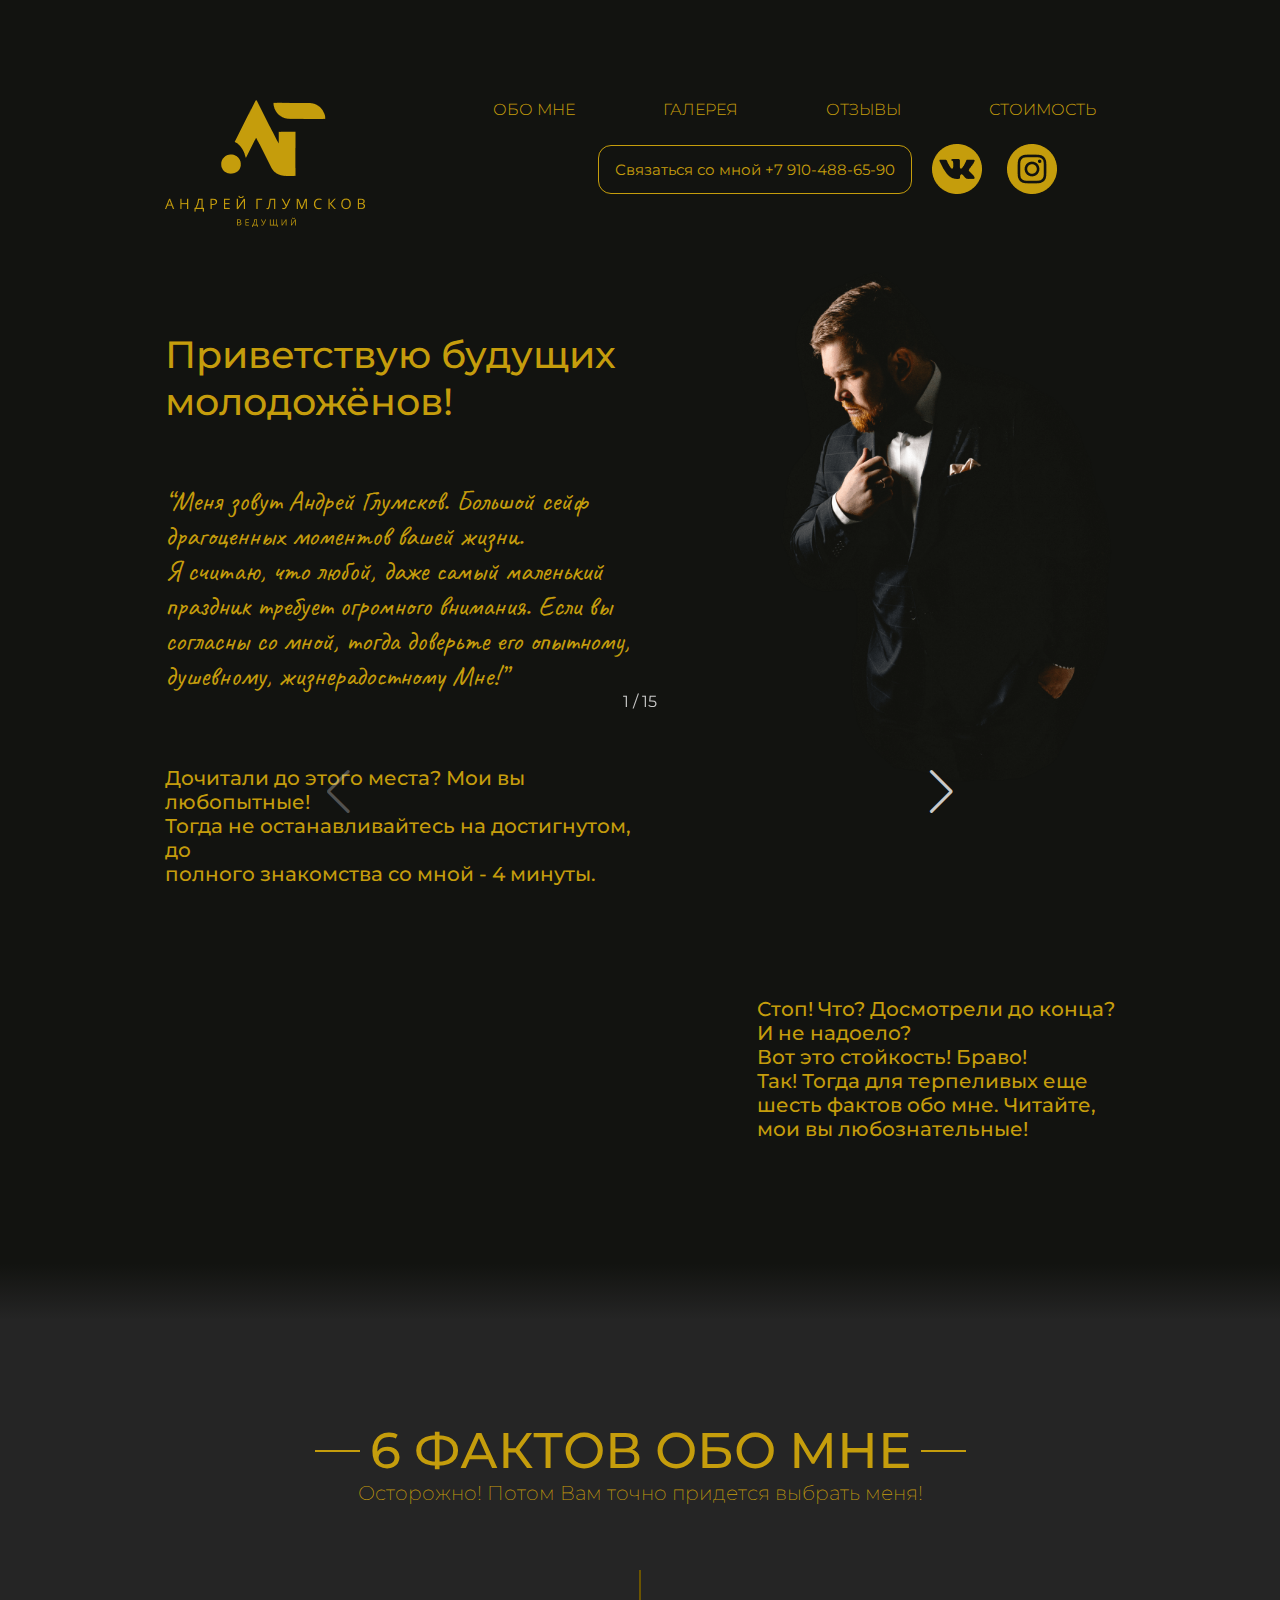
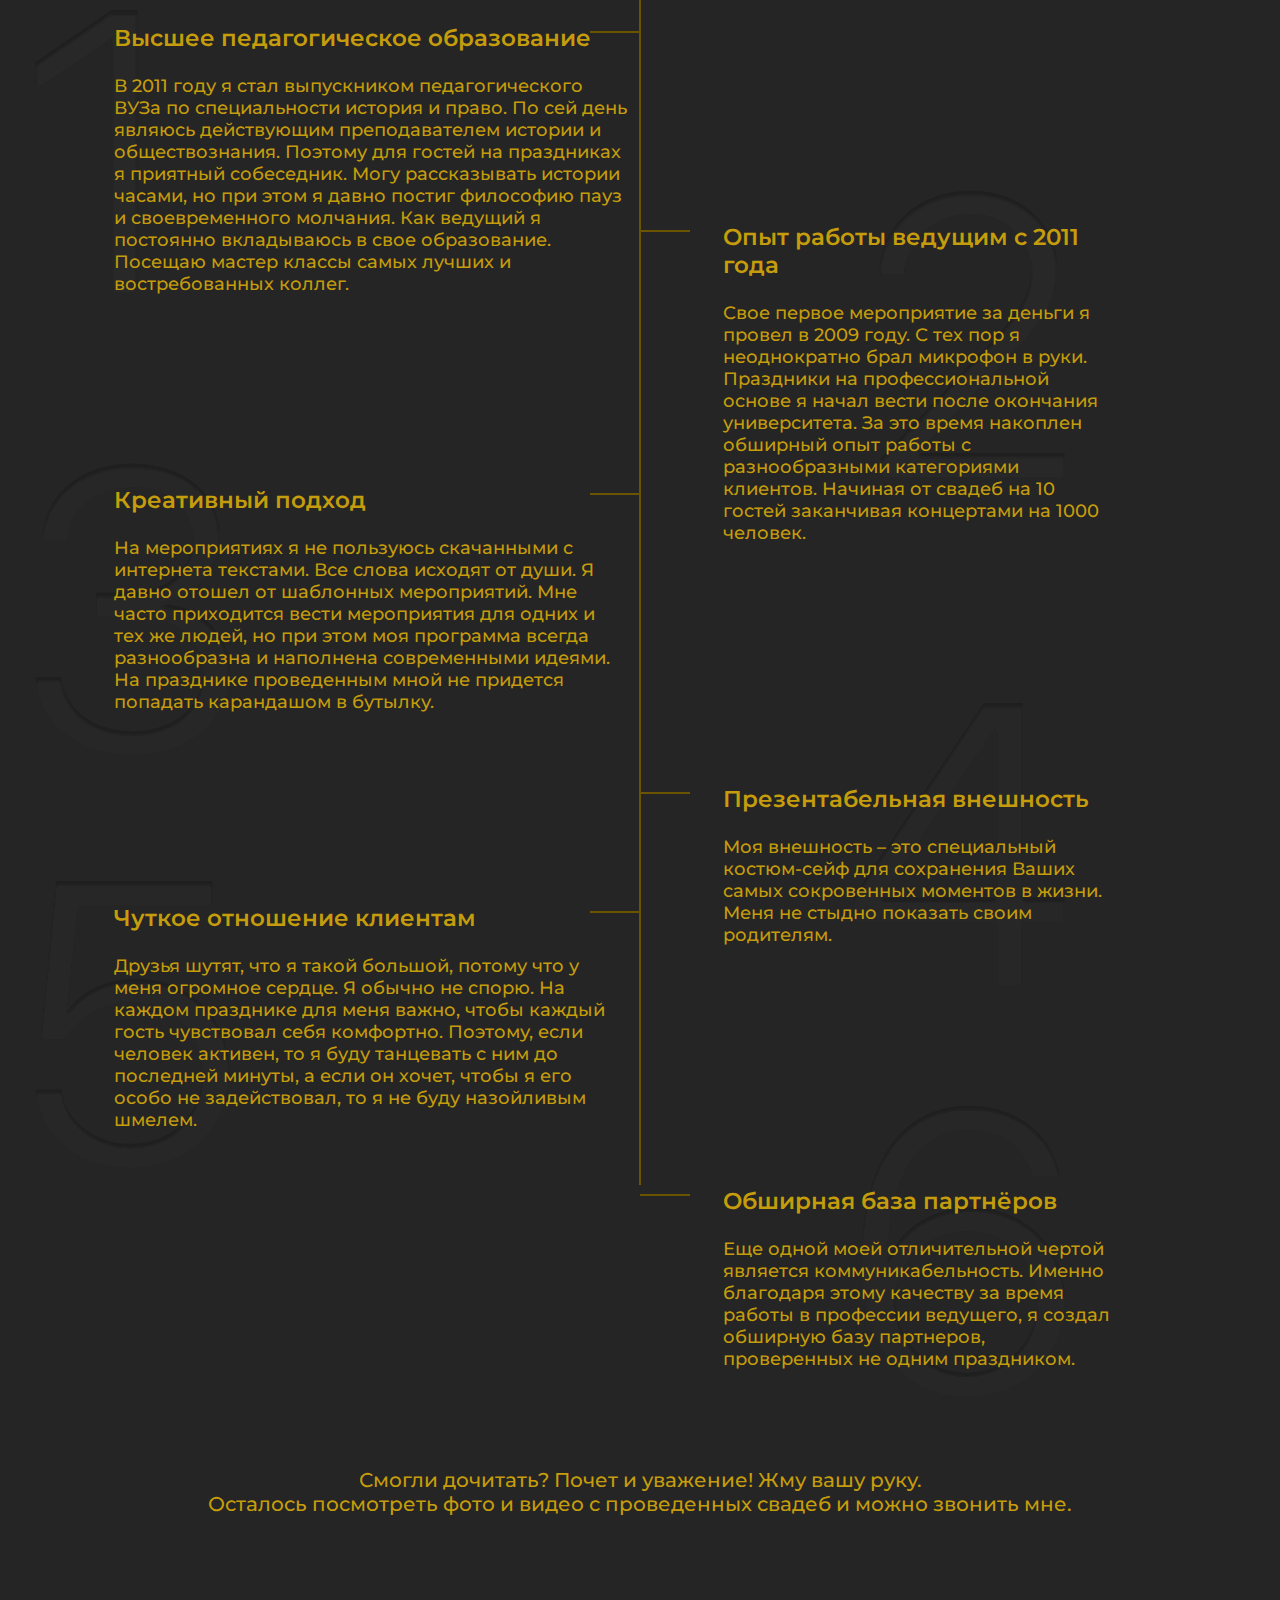
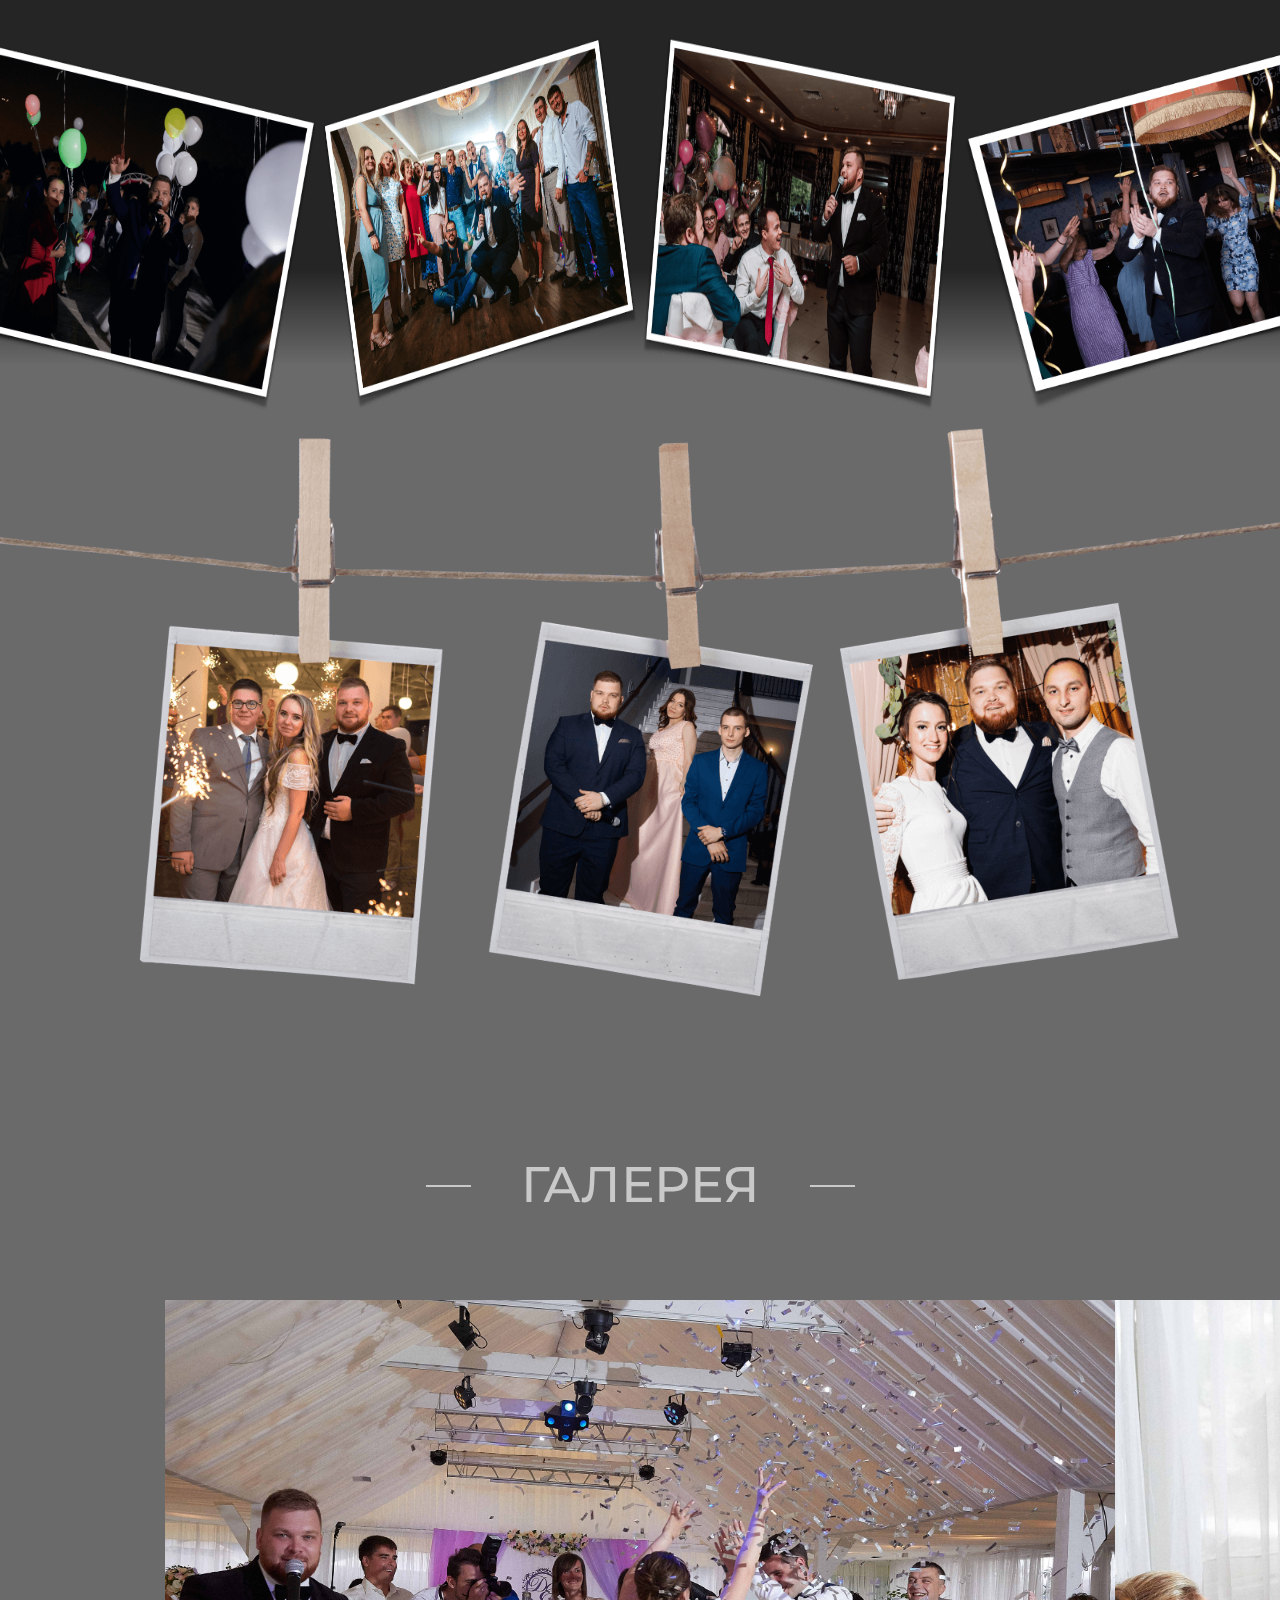
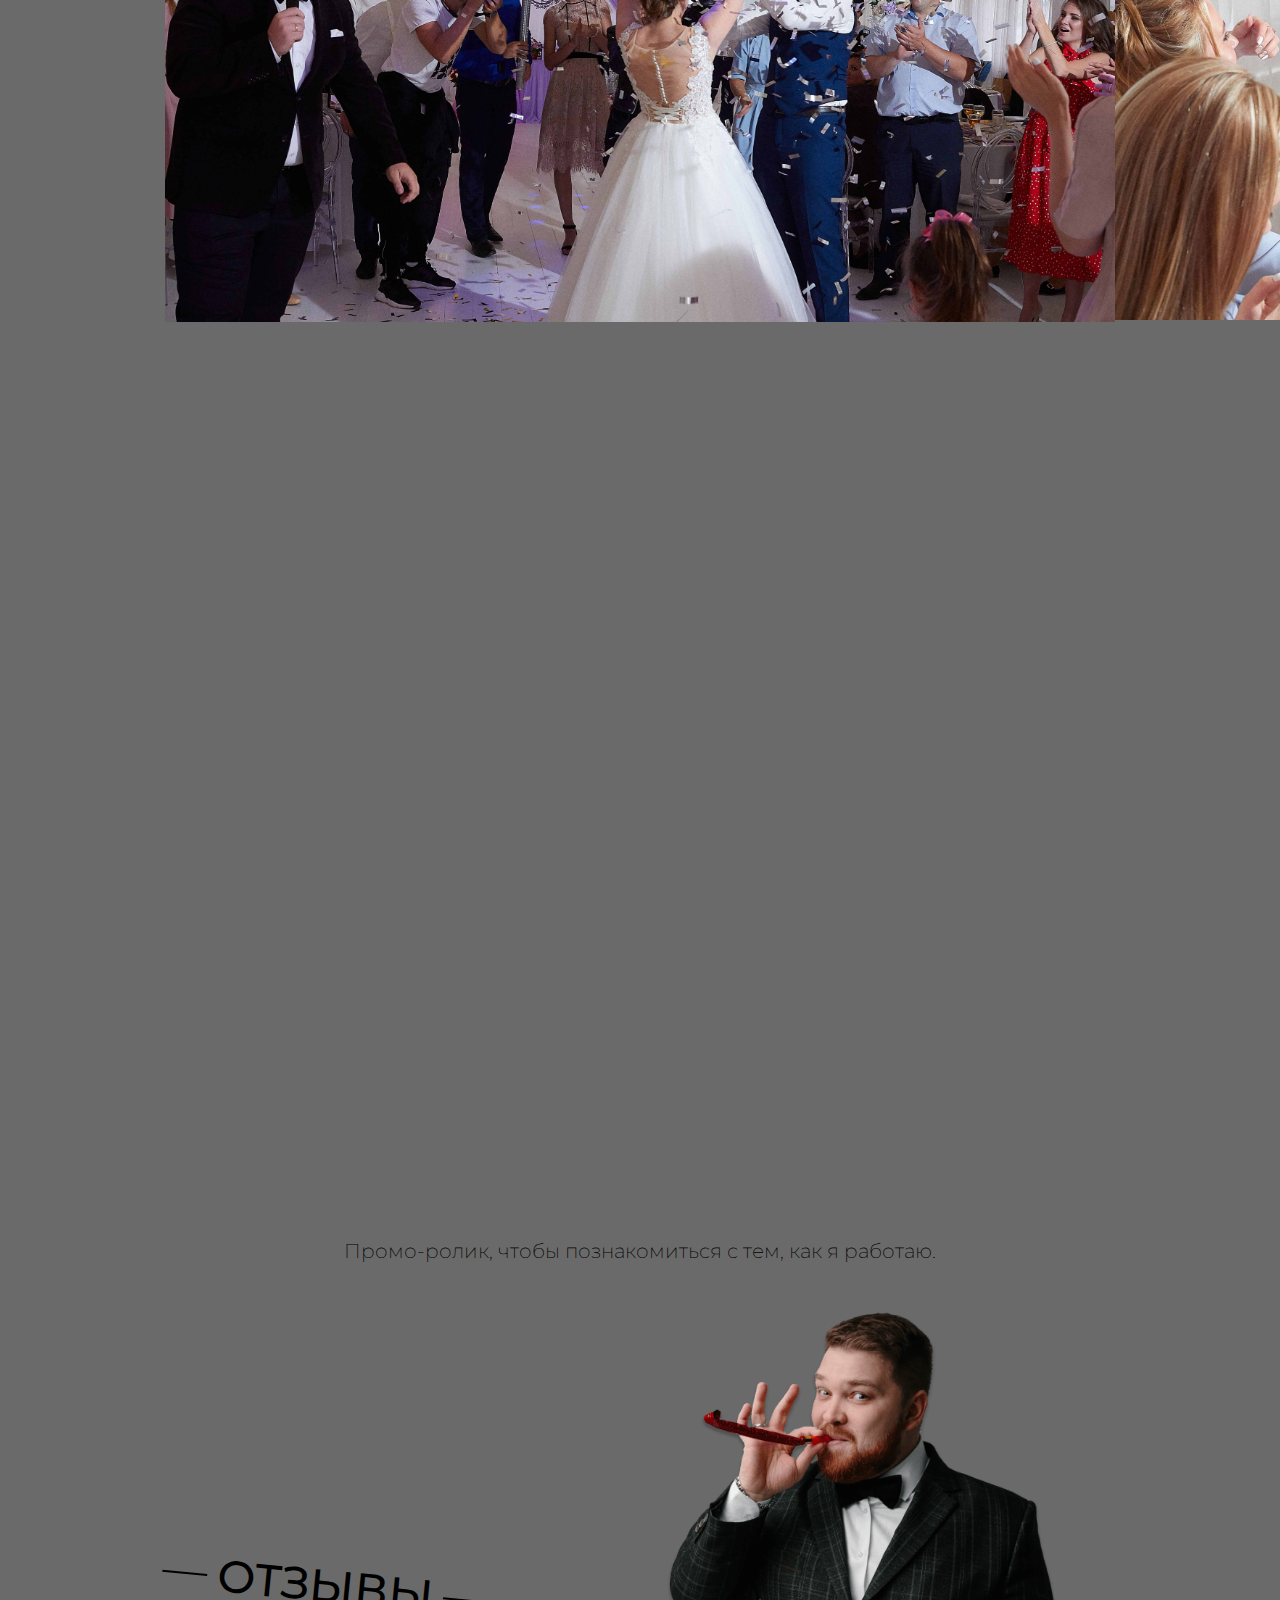
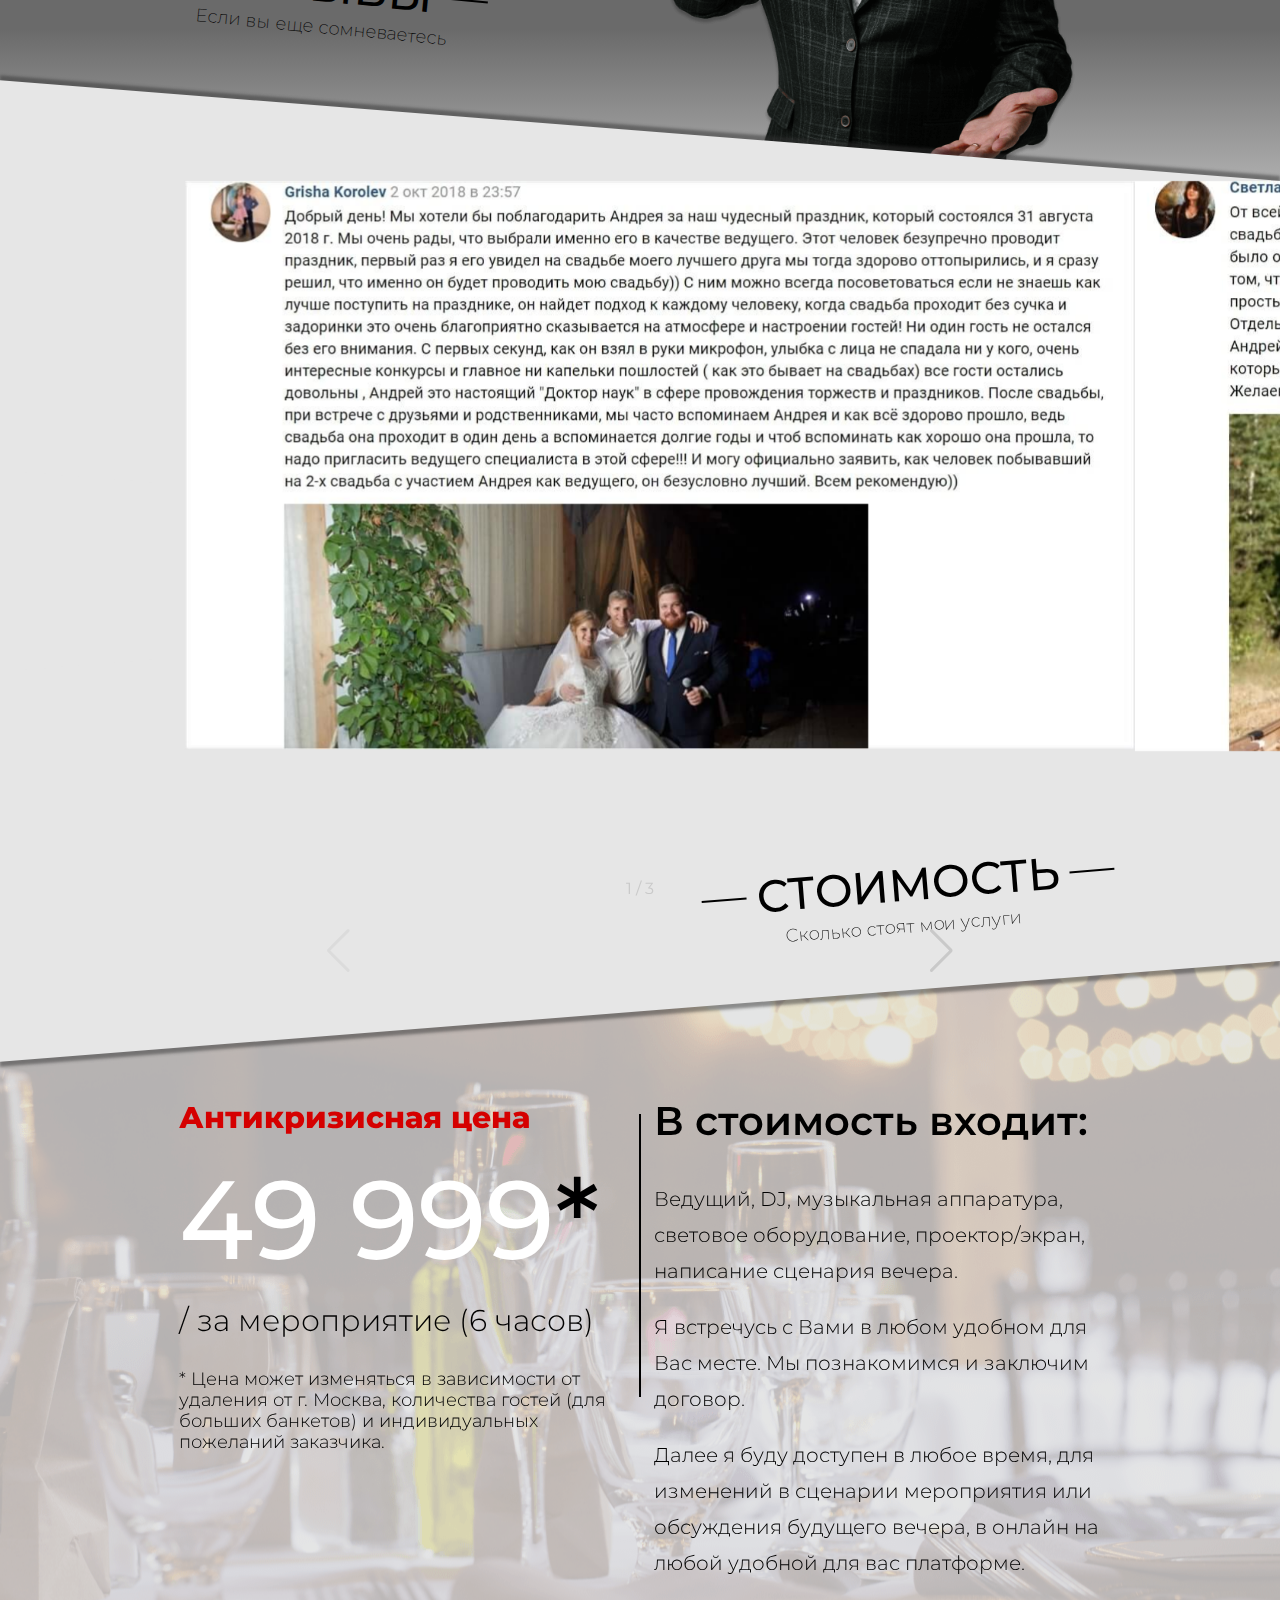
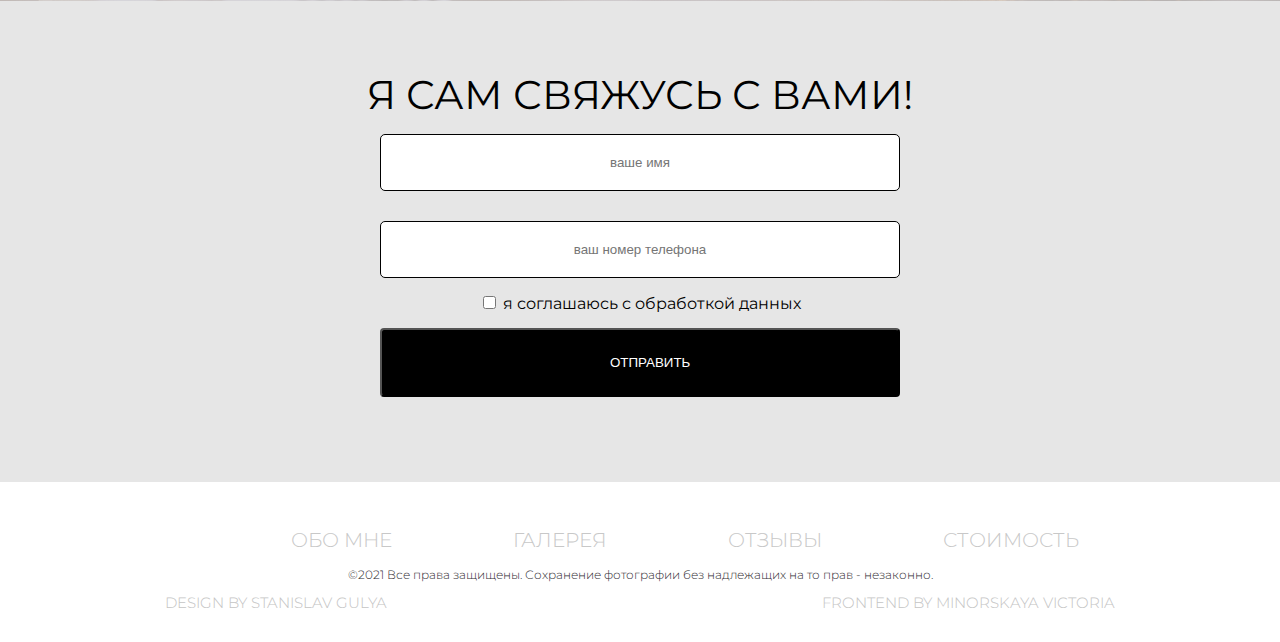
==== commit 429734f3: "Внёс последние правки" ====
--- a/src/index.html
+++ b/src/index.html
@@ -97,7 +97,7 @@
               height="315"
               src="https://www.youtube.com/embed/1j_9IyaWzP8?controls=0"
               frameborder="0"
-              allow="accelerometer; autoplay; clipboard-write; encrypted-media; gyroscope; picture-in-picture"
+              allow="autoplay;"
               allowfullscreen
               class="video-hero"
             ></iframe>
@@ -314,10 +314,10 @@
               </div>
             </div>
             <!-- Add Pagination -->
-            <div class="swiper-pagination"></div>
+            <div class="swiper-pagination swiper-pagination__one"></div>
             <!-- Add Arrows -->
-            <div class="swiper-button-next"></div>
-            <div class="swiper-button-prev"></div>
+            <div class="swiper-button-next swiper-button-next__one"></div>
+            <div class="swiper-button-prev swiper-button-prev__one"></div>
           </div>
           <div class="video-container">
             <iframe
@@ -383,7 +383,7 @@
               </div>
             </div>
             <!-- Add Pagination -->
-            <div class="swiper-pagination"></div>
+            <div class="swiper-pagination swiper-pagination__two"></div>
             <!-- Add Arrows -->
             <div class="swiper-button-next"></div>
             <div class="swiper-button-prev"></div>
--- a/src/css/style.css
+++ b/src/css/style.css
@@ -475,6 +475,15 @@
 .swiper-pagination {
     color: #C9C9C9;
 }
+.swiper-pagination__one {
+    bottom: 18%;
+}
+.swiper-button-next__one {
+   margin-top: 25%;
+}
+.swiper-button-prev__one {
+    margin-top: 25%;
+ }
 .video-container {
     max-width: 100%;
     margin-top: 100px;
@@ -763,6 +772,8 @@
     max-width: 520px;
     background: #000000;
     border-radius: 4px;
+    margin-left: 0px;
+    margin-right: 0px;
 }
 .form__button-text {
     color: #FFFFFF; 
@@ -1035,12 +1046,18 @@
         width: auto;
     }
     .swiper-button-prev {
-        margin-top: 291px;
+      
         margin-left: 315px;
     }
     .swiper-button-next {
-        margin-top: 291px;
+      
         margin-right: 315px;
+    }
+    .swiper-pagination__one {
+        bottom: 21%;
+    }
+    .swiper-pagination__two {
+      bottom: 8%;
     }
     .title-reviews {
         font-size: 45px;
@@ -1305,6 +1322,35 @@
 
 
 @media (max-width: 862px) {
+    
+    .wrapper__about-me::after {
+        display: none;
+    }
+    .wrapper__card-one::before {
+        display: none;
+    }
+    .wrapper__card-two::before {
+        display: none;
+    }
+    .wrapper__card-three::before {
+        display: none;
+    }
+    .wrapper__card-four::before {
+        display: none;
+    }
+    .wrapper__card-five::before {
+        display: none;
+    }
+    .wrapper__card-six::before {
+        display: none;
+    }
+
+
+   
+
+
+
+
     .reviews-right {
         width: 50%;
         margin-top: 50%;
@@ -1395,6 +1441,9 @@
     .price::before {
         top: 0px;
     }
+    .swiper-pagination__one {
+        bottom: 19%;
+    }
     .wrapper-price::after {
        
     }
@@ -1577,7 +1626,7 @@
 }
 
 
-@media (max-width: 576px) {
+@media (max-width: 590px) {
     .container {
         max-width: 540px;
     }
@@ -1747,7 +1796,7 @@
 }
 
 
-@media (max-width: 500px) {
+@media (max-width: 590px) {
     .container {
         max-width: 380px;
     }
@@ -1788,7 +1837,7 @@
     .hero__text__right {
         font-size: 13px;
         margin-left: -187px;
-        padding-top: 355px;
+        padding-top: 450px;
         max-width: 383px;
     }
     .title__about-me {
@@ -1869,7 +1918,7 @@
         font-size: 12px;
     }
     .foto-reviews {
-        margin-left: -57px;
+        margin-left: -100px;
     }
     .text-reviews {
         font-size: 11px;
@@ -1945,7 +1994,7 @@
 }
 
 
-@media (max-width: 40-0px) {
+@media (max-width: 440px) {
     .container {
         max-width: 340px;
     }
@@ -1983,31 +2032,31 @@
         font-size: 13px;
     }
     .wrapper__card-one {
-        width: 341px;
+        width: 300px;
     }
     .wrapper__card-two {
         margin-left: -171px;
-        width: 341px;
+        width: 300px;
     }
     .wrapper__card-three {
-       width: 341px;
+       width: 300px;
     }
     .wrapper__card-four {
         margin-left: -171px;
-        width: 341px;
+        width: 300px;
     }
     .wrapper__card-five {
-        width: 341px;
+        width: 300px;
     }
     .wrapper__card-six {
         margin-left: -171px;
-        width: 341px;
+        width: 300px;
     }
     .row-snake {
         width: auto;
     }
     .swiper-pagination {
-        margin-bottom: 20px;
+        margin-bottom: 0px;
     }
     .swiper-button-next {
         display: none;
@@ -2021,6 +2070,9 @@
     }
     .swiper-container {
         padding-bottom: 0px;
+    }
+    .swiper-pagination__one {
+        margin-bottom: 0px;
     }
     .reviews-right {
         margin-top: 38px;
@@ -2066,9 +2118,28 @@
 
 }
 
-
-
-@media (max-width: 320px) {
+@media (max-width: 388px) {
+    .hero__text__right {
+        padding-top: 400px;
+    }
+    .form__input {
+        max-width: 90%;
+        margin: auto;
+        margin-top: 15px;
+        margin-bottom: 15px;
+    }
+    .text-right {
+        width: auto;
+    }
+    .hero__title {
+        width: auto;
+    }
+    .container {
+        max-width: 94%;
+    }
+}
+
+@media (max-width: 374px) {
     .container {
         max-width: 290px;
     }
